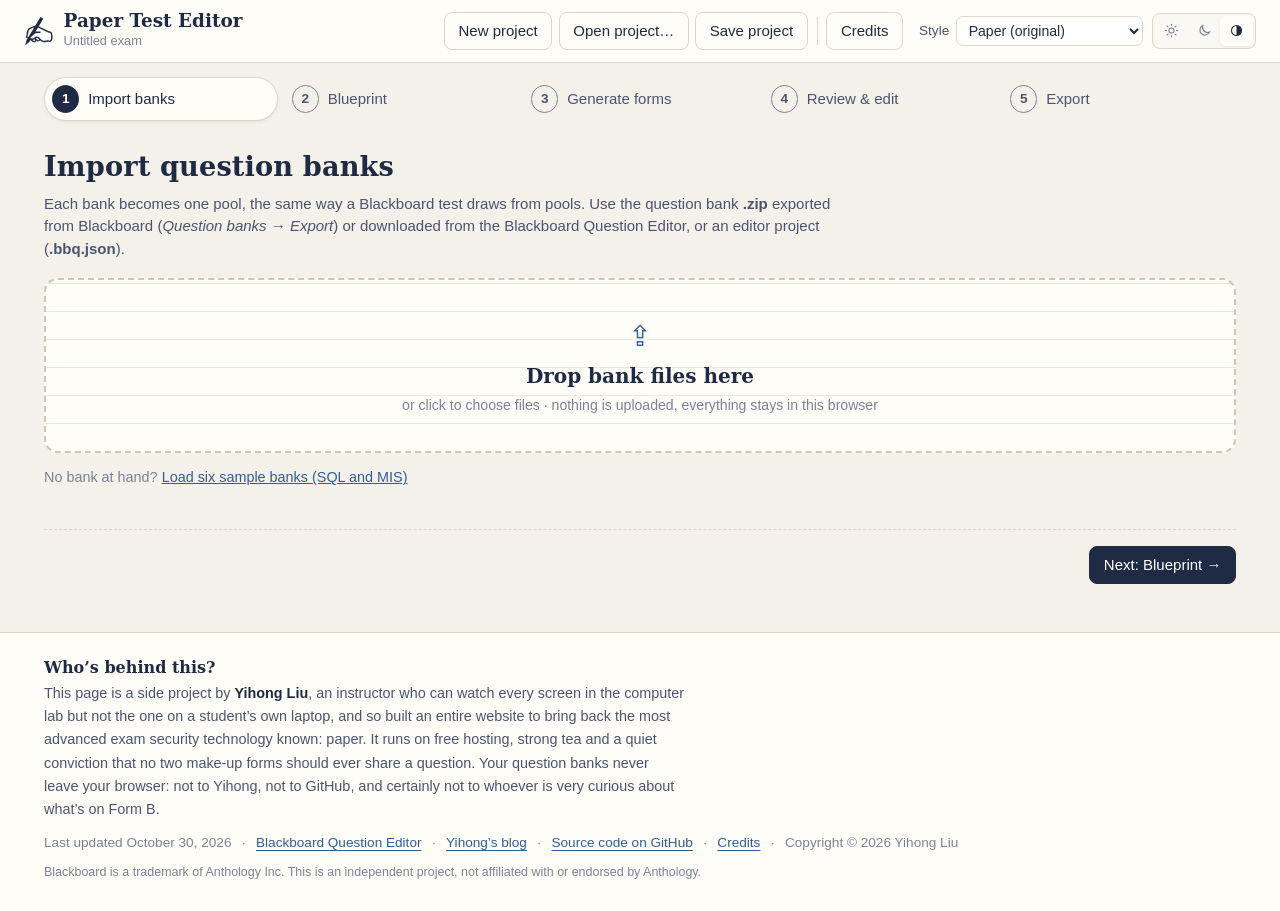
==== index.html @ 085f7fe1 "[PATCH] fix the text chips inside question bank cards; add Open Graph" ====
<!doctype html>
<html lang="en" data-skin="paper">
<head>
<meta charset="utf-8">
<meta name="viewport" content="width=device-width, initial-scale=1">
<title>Paper Test Editor</title>
<meta name="description" content="Turn Blackboard question banks into supervised paper make-up exams: parallel forms with minimal overlap, answer sheets and keys, exported as PDF or Word. Runs entirely in your browser.">
<meta http-equiv="Content-Security-Policy" content="default-src 'self'; script-src 'self'; style-src 'self' 'unsafe-inline'; img-src 'self' data: blob:; font-src 'self'; connect-src 'none'; object-src 'none'; base-uri 'none'; form-action 'none'">
<meta name="referrer" content="no-referrer">
<!-- Link previews on social media and chat apps (Open Graph and X/Twitter cards).
     og:url and og:image must be full addresses. If the site moves, update them here.
     The preview image is drawn from tools/og-image/og-image.html (see README.md). -->
<link rel="canonical" href="https://blog.yihong-liu.com/paper-test-editor/">
<meta property="og:type" content="website">
<meta property="og:site_name" content="Paper Test Editor">
<meta property="og:title" content="Paper Test Editor">
<meta property="og:description" content="Turn Blackboard question banks into parallel paper make-up exams, with answer sheets and keys, as PDF or Word. Free, and everything stays in your browser.">
<meta property="og:url" content="https://blog.yihong-liu.com/paper-test-editor/">
<meta property="og:locale" content="en_US">
<meta property="og:image" content="https://blog.yihong-liu.com/paper-test-editor/og-image.png?v=2">
<meta property="og:image:type" content="image/png">
<meta property="og:image:width" content="2400">
<meta property="og:image:height" content="1260">
<meta property="og:image:alt" content="Paper Test Editor: Forms A, B and C of a paper make-up exam, each with its form box, Form A showing two MIS questions, and a badge reading 0 shared questions across forms A, B and C.">
<meta name="author" content="Yihong Liu">
<meta name="twitter:card" content="summary_large_image">
<meta name="twitter:title" content="Paper Test Editor">
<meta name="twitter:description" content="Turn Blackboard question banks into parallel paper make-up exams, with answer sheets and keys, as PDF or Word. Free, and everything stays in your browser.">
<meta name="twitter:image" content="https://blog.yihong-liu.com/paper-test-editor/og-image.png?v=2">
<meta name="twitter:image:alt" content="Paper Test Editor: Forms A, B and C of a paper make-up exam, each with its form box, Form A showing two MIS questions, and a badge reading 0 shared questions across forms A, B and C.">
<link rel="icon" href="favicon.svg" type="image/svg+xml">
<link rel="icon" href="favicon-32.png" sizes="32x32" type="image/png">
<link rel="apple-touch-icon" href="apple-touch-icon.png">
<link rel="stylesheet" href="css/app.css">
<script src="js/theme.js"></script>
<style id="page-style"></style>
</head>
<body>
<div id="app">
  <header class="topbar">
    <div class="brand">
      <svg class="brand-mark" width="30" height="30" aria-hidden="true" focusable="false" xmlns="http://www.w3.org/2000/svg" viewBox="0 0 2268.0 2268.0" fill="currentColor"><path d="M118 2184Q100 2184 105 2164L187 1839L1248 84L1458 209L837 1241L499 1491L451 1640L520 1768L400 1967L140 2173Q125 2184 118 2184ZM786 2002Q741 2002 680.5 1968Q620 1934 564.5 1881.5Q509 1829 477 1772L563 1722Q586 1762 629 1804Q672 1846 716 1874Q760 1902 786 1902Q809 1902 820 1884Q831 1866 831 1840Q831 1818 823.5 1794.5Q816 1771 801 1751L918 1762Q924 1780 927 1798.5Q930 1817 930 1836Q930 1902 893 1952Q856 2002 786 2002ZM1086 1932Q1046 1932 1000.5 1906.5Q955 1881 877 1814Q828 1772 803 1754Q778 1736 761 1730L797 1636Q826 1648 865 1674.5Q904 1701 951 1744Q1001 1789 1035 1810.5Q1069 1832 1086 1832Q1106 1832 1119 1808Q1132 1784 1132 1754Q1132 1750 1132 1747Q1132 1744 1131 1740L1229 1726Q1230 1733 1230.5 1740.5Q1231 1748 1231 1756Q1231 1826 1189.5 1879Q1148 1932 1086 1932ZM335 1718Q244 1718 193.5 1664.5Q143 1611 159 1531L252 1076Q264 1017 316.5 960.5Q369 904 434 879L940 680L980 782L474 981Q434 997 400 1032Q366 1067 360 1098L267 1553Q262 1580 279 1594Q296 1608 335 1608ZM1552 1978Q1475 1978 1407 1956.5Q1339 1935 1275.5 1890.5Q1212 1846 1147 1776Q1091 1715 1054 1690Q1017 1665 982 1665Q957 1665 926.5 1678Q896 1691 846 1723Q765 1775 704 1797.5Q643 1820 583 1820Q495 1820 440 1770Q385 1720 385 1640Q385 1596 431 1539.5Q477 1483 541 1430L779 1233Q822 1198 869.5 1183Q917 1168 980 1168H1249V1278H980Q934 1278 906 1287.5Q878 1297 849 1320L611 1513Q568 1548 531.5 1590.5Q495 1633 495 1640Q495 1673 517.5 1691.5Q540 1710 583 1710Q623 1710 664.5 1693.5Q706 1677 771 1636Q840 1592 889.5 1573.5Q939 1555 982 1555Q1044 1555 1096.5 1585Q1149 1615 1210 1683Q1299 1783 1377.5 1825.5Q1456 1868 1552 1868Q1607 1868 1664.5 1853.5Q1722 1839 1782 1839Q1830 1839 1875.5 1846Q1921 1853 1955 1853Q1993 1853 2023.5 1771.5Q2054 1690 2054 1566Q2054 1483 2039 1415Q2024 1347 2001.5 1307Q1979 1267 1955 1267H1862L1011 851L1059 753L1888 1157H1955Q2050 1157 2107 1272Q2164 1387 2164 1566Q2164 1742 2107.5 1852.5Q2051 1963 1955 1963Q1903 1963 1865.5 1956Q1828 1949 1782 1949Q1732 1949 1677.5 1963.5Q1623 1978 1552 1978Z"/></svg>
      <div><b>Paper Test Editor</b><small id="project-name">Untitled exam</small></div>
    </div>
    <nav class="top-actions" aria-label="Project">
      <button type="button" id="btn-new" title="Start an empty project. Pools, forms and the usage history in this browser are cleared, so save the current project first if you want to keep it.">New project</button>
      <button type="button" id="btn-open" title="Open a project you saved earlier (a .ptest.json file).">Open project…</button>
      <button type="button" id="btn-save" title="Download this project (exam, pools, forms and usage history) as a .ptest.json file you can open later.">Save project</button>
      <span class="divider" aria-hidden="true"></span>
      <button type="button" id="btn-credits" title="Sources, tools and style inspirations behind this editor.">Credits</button>
      <input type="file" id="file-project" accept=".json,.ptest.json" hidden>
    </nav>
    <div class="appearance">
      <label class="skin-pick" for="skin">Style
        <select id="skin" title="Change how the editor looks. Your exam and the printed papers stay the same.">
          <option value="paper">Paper (original)</option>
          <optgroup label="Retro operating system">
            <option value="system">System (classic Mac)</option>
            <option value="win98">Windows 98</option>
            <option value="xp">Windows XP</option>
            <option value="win7">Windows 7</option>
          </optgroup>
          <optgroup label="Clean and modern">
            <option value="pico">Pico</option>
            <option value="mvp">MVP</option>
            <option value="new">new.css</option>
            <option value="sakura">Sakura</option>
          </optgroup>
        </select>
      </label>
      <div class="theme-switch" role="group" aria-label="Appearance">
        <button type="button" data-theme-choice="light" title="Day mode" aria-label="Day mode"><svg viewBox="0 0 24 24" aria-hidden="true"><circle cx="12" cy="12" r="4"/><path d="M12 2v2M12 20v2M4.9 4.9l1.4 1.4M17.7 17.7l1.4 1.4M2 12h2M20 12h2M4.9 19.1l1.4-1.4M17.7 6.3l1.4-1.4"/></svg><span>Day</span></button>
        <button type="button" data-theme-choice="dark" title="Night mode" aria-label="Night mode"><svg viewBox="0 0 24 24" aria-hidden="true"><path d="M20 14.5A8 8 0 0 1 9.5 4a8 8 0 1 0 10.5 10.5z"/></svg><span>Night</span></button>
        <button type="button" data-theme-choice="auto" title="Follow my device’s light or dark setting" aria-label="Auto: follow my device setting"><svg viewBox="0 0 24 24" aria-hidden="true"><circle cx="12" cy="12" r="8"/><path d="M12 4a8 8 0 0 1 0 16z" class="fill"/></svg><span>Auto</span></button>
      </div>
    </div>
  </header>

  <ol class="stepper" id="stepper">
    <li><button type="button" data-step="import"><span>1</span>Import banks</button></li>
    <li><button type="button" data-step="blueprint"><span>2</span>Blueprint</button></li>
    <li><button type="button" data-step="generate"><span>3</span>Generate forms</button></li>
    <li><button type="button" data-step="review"><span>4</span>Review &amp; edit</button></li>
    <li><button type="button" data-step="export"><span>5</span>Export</button></li>
  </ol>

  <main id="main">
    <!-- 1. Import -->
    <section class="step" data-panel="import">
      <div class="step-head">
        <h2>Import question banks</h2>
        <p>Each bank becomes one pool, the same way a Blackboard test draws from pools. Use the question bank <b>.zip</b> exported from Blackboard (<i>Question banks → Export</i>) or downloaded from the Blackboard Question Editor, or an editor project (<b>.bbq.json</b>).</p>
      </div>
      <label class="drop" id="drop">
        <input type="file" id="file-banks" accept=".zip,.json" multiple hidden>
        <span class="drop-icon" aria-hidden="true">⇪</span>
        <b>Drop bank files here</b>
        <span>or click to choose files · nothing is uploaded, everything stays in this browser</span>
      </label>
      <p class="sample-line">No bank at hand? <button type="button" class="link" id="btn-samples">Load six sample banks (SQL and MIS)</button></p>
      <div id="pool-list" class="pool-list"></div>
      <div class="step-foot"><span></span><button type="button" class="primary" data-goto="blueprint">Next: Blueprint →</button></div>
    </section>

    <!-- 2. Blueprint -->
    <section class="step" data-panel="blueprint">
      <div class="step-head">
        <h2>Blueprint</h2>
        <p>Match the Blackboard test: how many questions each pool contributes, and how many points each is worth. The paper form will cover the same outcomes with the same time limit.</p>
      </div>
      <div class="card exam-card">
        <h3>Exam details</h3>
        <div class="grid-2">
          <label>Course<input id="exam-course" placeholder="e.g. MGMT 2080 · Introduction to Information Systems"></label>
          <label>Exam title<input id="exam-title" placeholder="e.g. Midterm Exam (Make-up)"></label>
          <label class="short">Time limit (minutes)<input id="exam-time" type="number" min="0" step="5" placeholder="75"></label>
        </div>
        <div class="field-row"><label id="lbl-instructions">Instructions <small>(printed on the first page, or on the cover page)</small></label></div>
        <div id="exam-instructions"></div>
        <div class="field-row"><label id="lbl-endtext">Closing line <small>(printed after the last question; leave empty for none)</small></label>
          <button type="button" class="link" id="btn-endtext-reset">Use the default</button></div>
        <div id="exam-endtext"></div>
      </div>
      <div class="card">
        <h3>Pools</h3>
        <div class="table-wrap"><table class="slots" id="slots"></table></div>
        <div id="blueprint-warnings"></div>
      </div>
      <div class="step-foot"><button type="button" data-goto="import">← Import</button><button type="button" class="primary" data-goto="generate">Next: Generate forms →</button></div>
    </section>

    <!-- 3. Generate -->
    <section class="step" data-panel="generate">
      <div class="step-head">
        <h2>Generate parallel forms</h2>
        <p>Forms are drawn so they share as few questions as possible, preferring questions that have been used least, and least recently. The same seed always gives the same forms.</p>
      </div>
      <div class="card gen-card">
        <div class="gen-row">
          <label class="short">Number of forms<input id="gen-count" type="number" min="1" max="26" value="2"></label>
          <label class="short">First form code<input id="gen-start" maxlength="2" value="A"></label>
          <label>Seed<span class="inline"><input id="gen-seed"><button type="button" id="btn-reseed" title="New random seed">↻</button></span></label>
        </div>
        <fieldset class="checks">
          <label><input type="checkbox" id="set-shuffleQuestions"> Shuffle question order within each part</label>
          <label><input type="checkbox" id="set-mixSections"> Mix all parts together (no part headings)</label>
          <label><input type="checkbox" id="set-shuffleOptions"> Shuffle answer choices <small>(“All/None of the above” stay put; True/False is never reordered)</small></label>
        </fieldset>
        <div class="gen-go"><button type="button" class="primary big" id="btn-generate">Generate forms</button><span id="gen-status"></span></div>
      </div>
      <div id="gen-result"></div>
      <details class="card history" id="history">
        <summary><h3>Usage history</h3><span id="history-count"></span></summary>
        <p class="muted">A form is recorded the first time you export or print its test booklet. New forms then prefer questions used least, or least recently.</p>
        <div id="history-list"></div>
      </details>
      <div class="step-foot"><button type="button" data-goto="blueprint">← Blueprint</button><button type="button" class="primary" data-goto="review">Next: Review &amp; edit →</button></div>
    </section>

    <!-- 4. Review -->
    <section class="step" data-panel="review">
      <div class="review">
        <aside class="review-side">
          <div class="form-tabs" id="form-tabs"></div>
          <div class="doc-tabs" id="doc-tabs" role="tablist">
            <button type="button" data-doc="booklet">Test booklet</button>
            <button type="button" data-doc="sheet">Answer sheet</button>
            <button type="button" data-doc="key">Answer key</button>
          </div>
          <div class="side-card">
            <h4>Answers</h4>
            <label class="radio"><input type="radio" name="answerMode" value="sheet"> On a separate answer sheet</label>
            <label class="radio"><input type="radio" name="answerMode" value="booklet"> In the test booklet</label>
            <div id="sheet-style-wrap">
              <h4>Answer sheet style</h4>
              <label class="radio"><input type="radio" name="sheetStyle" value="bubbles"> Bubbles</label>
              <label class="radio"><input type="radio" name="sheetStyle" value="letters"> Letter boxes</label>
            </div>
          </div>
          <div class="side-card">
            <h4>Layout</h4>
            <label class="check"><input type="checkbox" id="set-showSections"> Part headings</label>
            <label class="check"><input type="checkbox" id="set-showPoints"> Show points</label>
            <label class="check"><input type="checkbox" id="set-coverPage"> Separate cover page</label>
            <label class="check"><input type="checkbox" id="set-largePrint"> Large print</label>
            <label class="row">Essay lines<input type="number" id="set-essayLines" min="2" max="40"></label>
            <label class="row">Paper<select id="set-paper"><option value="letter">US Letter</option><option value="a4">A4</option></select></label>
          </div>
          <div class="side-card overlap-mini" id="overlap-mini"></div>
        </aside>
        <div class="review-main">
          <div id="review-empty" class="empty">Generate forms first (step 3).</div>
          <div class="paper-stage" id="paper-stage"></div>
        </div>
      </div>
      <div class="step-foot"><button type="button" data-goto="generate">← Generate</button><button type="button" class="primary" data-goto="export">Next: Export →</button></div>
    </section>

    <!-- 5. Export -->
    <section class="step" data-panel="export">
      <div class="step-head">
        <h2>Export</h2>
        <p><b>PDF</b> opens your browser’s print dialog: choose <i>Save as PDF</i> as the printer, and keep headers and footers off (the page numbers and form code are already on the page). <b>Word</b> files download straight away and keep math as editable equations.</p>
      </div>
      <div id="export-list"></div>
      <div class="card batch">
        <h3>All forms at once</h3>
        <fieldset class="checks inline-checks">
          <label><input type="checkbox" id="batch-booklet" checked> Test booklets</label>
          <label><input type="checkbox" id="batch-sheet" checked> Answer sheets</label>
          <label><input type="checkbox" id="batch-key" checked> Answer keys</label>
        </fieldset>
        <div class="btn-row">
          <button type="button" class="primary" id="btn-batch-docx">Download Word files (.zip)</button>
          <button type="button" id="btn-batch-print">Print / save one PDF</button>
        </div>
        <label class="check"><input type="checkbox" id="set-recordUsage"> Record exported booklets in the usage history</label>
      </div>
      <div class="step-foot"><button type="button" data-goto="review">← Review</button><span></span></div>
    </section>
  </main>

  <footer class="site-foot">
    <div class="foot-inner">
      <p class="foot-owner">
        <span class="foot-kicker">Who’s behind this?</span>
        This page is a side project by <b>Yihong Liu</b>, an instructor who can watch every screen in the computer lab but not the one on a student’s own laptop, and so built an entire website to bring back the most advanced exam security technology known: paper.
        It runs on free hosting, strong tea and a quiet conviction that no two make-up forms should ever share a question.
        Your question banks never leave your browser: not to Yihong, not to GitHub, and certainly not to whoever is very curious about what’s on Form B.
      </p>
      <p class="foot-meta">
        <span>Last updated <time datetime="2026-10-30">October 30, 2026</time></span>
        <a href="https://liu-yihong.github.io/blackboard-question-editor/" target="_blank" rel="noopener noreferrer">Blackboard Question Editor</a>
        <a href="https://blog.yihong-liu.com/" target="_blank" rel="noopener noreferrer">Yihong’s blog</a>
        <a href="https://github.com/liu-yihong/paper-test-editor" target="_blank" rel="noopener noreferrer">Source code on GitHub</a>
        <button type="button" class="link" id="btn-credits-foot">Credits</button>
        <span>Copyright © 2026 Yihong Liu</span>
      </p>
      <p class="foot-legal">Blackboard is a trademark of Anthology Inc. This is an independent project, not affiliated with or endorsed by Anthology.</p>
    </div>
  </footer>
</div>

<div id="print-root" aria-hidden="true"></div>
<div id="modal" class="modal" hidden><div class="modal-box" role="dialog" aria-modal="true"><header><h3 id="modal-title"></h3><button type="button" class="x" id="modal-x" aria-label="Close">×</button></header><div id="modal-body" class="modal-body"></div><footer id="modal-actions"></footer></div></div>
<div id="toast" class="toast" role="status" hidden></div>

<script src="vendor/katex.min.js"></script>
<script src="js/richtext.js"></script>
<script src="js/model.js"></script>
<script src="js/zip.js"></script>
<script src="js/bbimport.js"></script>
<script src="js/forms.js"></script>
<script src="js/wysiwyg.js"></script>
<script src="js/paper.js"></script>
<script src="js/docx.js"></script>
<script src="js/samples.js"></script>
<script src="js/app.js"></script>
</body>
</html>
---- css/app.css ----
/* Paper Test Editor — app and paper styles */
:root {
  --bg: #f4f1ea;
  --surface: #fffdf8;
  --ink: #1f2a44;
  --ink-2: #4a5470;
  --muted: #7a8296;
  --line: #ddd6c8;
  --line-2: #e9e3d6;
  --accent: #2f5d9a;
  --accent-soft: #e4ecf7;
  --red: #c8553d;
  --red-soft: #f9e6e1;
  --green: #3f7d4e;
  --green-soft: #e3f0e5;
  --amber: #a86b12;
  --amber-soft: #fbf0d9;
  --radius: 10px;
  --surface-2: #faf8f3;   /* toolbars, table headers */
  --field: #fff;          /* inputs and editing fields */
  --field-ink: #111;
  --primary: #1f2a44;     /* primary buttons, active tabs, toast */
  --primary-hover: #2c3a5d;
  --primary-ink: #fff;
  --stage: #d9d3c6;       /* the desk behind the paper preview */
  --hl: #fff3c4;          /* fill-in blanks */
  --drop-lines: #efe9dc;
  --dash: #cfc7b6;
  --warn-ink: #6d4708; --bad-ink: #7b2b1b; --ok-ink: #23502e;
  --shadow: 0 1px 3px rgba(31,42,68,.08);
  color-scheme: light;
  /* Fonts: the device's own fonts first. The fonts in fonts/ are downloaded only on a
     device that has none of the fonts listed before them (the browser fetches a web
     font only when it reaches it in the list). */
  --serif: "Iowan Old Style", "Palatino Linotype", Palatino, "Book Antiqua", Georgia, "Noto Serif", "DejaVu Serif", serif;
  --sans: -apple-system, BlinkMacSystemFont, "Segoe UI", Roboto, "Noto Sans", Ubuntu, Cantarell, "Helvetica Neue", Arial, "PTE Fallback Sans", system-ui, sans-serif;
  --mono: ui-monospace, "SF Mono", SFMono-Regular, Menlo, Consolas, "Cascadia Mono", "Roboto Mono", "DejaVu Sans Mono", "Liberation Mono", "Courier New", "PTE Fallback Mono", monospace;
  /* The paper uses Calibri, the font of the Word export, or its metric twin Carlito, so the
     PDF breaks lines and pages like the .docx. Devices with neither get a bundled copy of Carlito. */
  --paper: Calibri, Carlito, "PTE Paper Sans", sans-serif;
  --paper-mono: Consolas, "Cascadia Mono", Menlo, "DejaVu Sans Mono", "Liberation Mono", "PTE Fallback Mono", monospace;
}
@font-face { font-family: "PTE Fallback Sans"; src: url("../fonts/ibm-plex-sans-latin-400-normal.woff2") format("woff2"); font-weight: 400; font-style: normal; font-display: swap; }
@font-face { font-family: "PTE Fallback Sans"; src: url("../fonts/ibm-plex-sans-latin-600-normal.woff2") format("woff2"); font-weight: 500 700; font-style: normal; font-display: swap; }
@font-face { font-family: "PTE Fallback Mono"; src: url("../fonts/ibm-plex-mono-latin-400-normal.woff2") format("woff2"); font-weight: 400 700; font-style: normal; font-display: swap; }
/* Inter is used only by the new.css style, and downloaded only when that style is on. */
@font-face { font-family: "Inter"; src: url("../fonts/inter-latin-400-normal.woff2") format("woff2"); font-weight: 400; font-style: normal; font-display: swap; }
@font-face { font-family: "Inter"; src: url("../fonts/inter-latin-500-normal.woff2") format("woff2"); font-weight: 500; font-style: normal; font-display: swap; }
@font-face { font-family: "Inter"; src: url("../fonts/inter-latin-600-normal.woff2") format("woff2"); font-weight: 600; font-style: normal; font-display: swap; }
@font-face { font-family: "Inter"; src: url("../fonts/inter-latin-700-normal.woff2") format("woff2"); font-weight: 700; font-style: normal; font-display: swap; }
@font-face { font-family: "PTE Paper Sans"; src: url("../fonts/paper-sans-latin-regular.woff2") format("woff2"); font-weight: 400; font-style: normal; font-display: swap; }
@font-face { font-family: "PTE Paper Sans"; src: url("../fonts/paper-sans-latin-bold.woff2") format("woff2"); font-weight: 600 700; font-style: normal; font-display: swap; }
@font-face { font-family: "PTE Paper Sans"; src: url("../fonts/paper-sans-latin-italic.woff2") format("woff2"); font-weight: 400; font-style: italic; font-display: swap; }
@font-face { font-family: "PTE Paper Sans"; src: url("../fonts/paper-sans-latin-bolditalic.woff2") format("woff2"); font-weight: 600 700; font-style: italic; font-display: swap; }

* { box-sizing: border-box; }
[hidden] { display: none !important; }
html, body { margin: 0; }
body { background: var(--bg); color: var(--ink); font: 15px/1.5 var(--sans); }
button, input, select, textarea { font: inherit; color: inherit; }
a { color: var(--accent); }
h2, h3, h4 { font-family: var(--serif); font-weight: 600; margin: 0; letter-spacing: .005em; }
h2 { font-size: 1.7rem; }
h3 { font-size: 1.15rem; margin-bottom: .6rem; }
h4 { font-size: .95rem; margin: .2rem 0 .35rem; }
small, .muted { color: var(--muted); }

/* ---------- top bar & stepper ---------- */
.topbar { display: flex; align-items: center; justify-content: space-between; gap: 1rem; padding: .7rem 1.5rem; background: var(--surface); border-bottom: 1px solid var(--line); position: sticky; top: 0; z-index: 20; }
.brand { display: flex; align-items: center; gap: .6rem; }
.brand b { font-family: var(--serif); font-size: 1.15rem; display: block; line-height: 1.1; }
.brand small { display: block; font-size: .8rem; }
.brand-mark { flex: none; color: inherit; }
.top-actions { display: flex; gap: .4rem; flex-wrap: wrap; }

button { cursor: pointer; border: 1px solid var(--line); background: var(--surface); border-radius: 8px; padding: .42rem .85rem; transition: background .12s, border-color .12s, box-shadow .12s; }
button:hover { border-color: var(--ink-2); }
button:focus-visible, input:focus-visible, select:focus-visible, textarea:focus-visible { outline: 2px solid var(--accent); outline-offset: 1px; }
button.primary { background: var(--primary); color: var(--primary-ink); border-color: var(--primary); }
button.primary:hover { background: var(--primary-hover); border-color: var(--primary-hover); }
button.big { padding: .65rem 1.4rem; font-size: 1.05rem; }
button.link { border: 0; background: none; padding: 0; color: var(--accent); text-decoration: underline; }
button.danger { color: var(--red); }
button.small { padding: .2rem .55rem; font-size: .85rem; }
button:disabled { opacity: .45; cursor: not-allowed; }

.stepper { list-style: none; display: flex; margin: 0; padding: .9rem 1.5rem 0; gap: .35rem; max-width: 1240px; margin-inline: auto; flex-wrap: wrap; }
.stepper li { flex: 1 1 0; min-width: 150px; }
.stepper button { width: 100%; text-align: left; display: flex; align-items: center; gap: .55rem; border-radius: 999px; padding: .45rem .9rem .45rem .45rem; background: transparent; border-color: transparent; color: var(--ink-2); font-weight: 500; }
.stepper button span { display: inline-grid; place-items: center; width: 1.7rem; height: 1.7rem; border-radius: 50%; border: 1.5px solid var(--muted); font-size: .85rem; font-weight: 700; flex: none; }
.stepper button span { position: relative; }
/* Done steps: a check badge carries the meaning, so it reads the same in every style,
   in colour or monochrome. The colours come from each style's own palette. */
.stepper button.done span { background: var(--step-done-soft, var(--green-soft)); border-color: var(--step-done, var(--green)); color: var(--step-done, var(--green)); }
.stepper button.done span::after { content: ""; position: absolute; right: -.38rem; bottom: -.3rem; width: .9rem; height: .9rem; border-radius: 50%;
  background: var(--step-check, url("data:image/svg+xml,%3Csvg xmlns='http://www.w3.org/2000/svg' viewBox='0 0 12 12'%3E%3Cpath d='M2.6 6.3l2.3 2.3 4.6-5' fill='none' stroke='%23fff' stroke-width='1.9' stroke-linecap='round' stroke-linejoin='round'/%3E%3C/svg%3E")) center / 78% no-repeat, var(--step-done, var(--green)); box-shadow: 0 0 0 2px var(--step-ring, var(--bg)); }
.stepper button.active { background: var(--surface); border-color: var(--line); color: var(--ink); box-shadow: var(--shadow); }
.stepper button.active span { background: var(--primary); border-color: var(--primary); color: var(--primary-ink); }

main { max-width: 1240px; margin: 0 auto; padding: 1rem 1.5rem 2rem; }
.step { display: none; }
.step.active { display: block; animation: fade .18s ease-out; }
@keyframes fade { from { opacity: 0; transform: translateY(4px); } to { opacity: 1; transform: none; } }
.step-head { margin: .6rem 0 1.1rem; max-width: 820px; }
.step-head p { color: var(--ink-2); margin: .35rem 0 0; }
.step-foot { display: flex; justify-content: space-between; align-items: center; margin-top: 1.5rem; padding-top: 1rem; border-top: 1px dashed var(--line); }

.card, .side-card { background: var(--surface); border: 1px solid var(--line); border-radius: var(--radius); padding: 1.1rem 1.25rem; margin-bottom: 1rem; }
label { display: block; font-size: .88rem; color: var(--ink-2); font-weight: 500; }
input:not([type=checkbox]):not([type=radio]), select, textarea { display: block; width: 100%; margin-top: .25rem; padding: .48rem .6rem; border: 1px solid var(--line); border-radius: 7px; background: var(--field); color: var(--ink); font-weight: 400; }
textarea { resize: vertical; font-family: var(--sans); line-height: 1.45; }
textarea.mono { font-family: var(--mono); font-size: .88rem; }
.grid-2 { display: grid; grid-template-columns: 1fr 1fr 180px; gap: .8rem; margin-bottom: .8rem; }
.inline { display: flex; gap: .35rem; align-items: center; }
.inline input { flex: 1; }
.inline button { margin-top: .25rem; }
fieldset.checks { border: 0; padding: 0; margin: .9rem 0 0; display: grid; gap: .35rem; }
fieldset.checks label, label.check, label.radio { display: flex; gap: .5rem; align-items: baseline; font-weight: 400; color: var(--ink); }
.inline-checks { grid-auto-flow: column; justify-content: start; gap: 1.2rem !important; }
.btn-row { display: flex; gap: .5rem; flex-wrap: wrap; margin: .9rem 0; }

/* ---------- import ---------- */
.drop { display: grid; place-items: center; gap: .2rem; text-align: center; padding: 2.2rem 1rem; border: 2px dashed var(--dash); border-radius: 14px; background: repeating-linear-gradient(0deg, transparent 0 27px, var(--drop-lines) 27px 28px), var(--surface); cursor: pointer; transition: border-color .15s, background-color .15s; }
.drop:hover, .drop.over { border-color: var(--accent); }
.drop.over { background-color: var(--accent-soft); }
.drop b { font-family: var(--serif); font-size: 1.25rem; color: var(--ink); }
.drop span { color: var(--muted); font-weight: 400; }
.drop-icon { font-size: 1.8rem; color: var(--accent) !important; }
.sample-line { color: var(--muted); font-size: .9rem; }
.pool-list { display: grid; grid-template-columns: repeat(auto-fill, minmax(300px, 1fr)); gap: .8rem; margin-top: 1rem; }
.pool-card { background: var(--surface); border: 1px solid var(--line); border-left: 4px solid var(--accent); border-radius: var(--radius); padding: .85rem 1rem; display: grid; gap: .35rem; align-content: start; }
.pool-card header { display: flex; justify-content: space-between; gap: .5rem; align-items: start; }
.pool-card b { font-family: var(--serif); font-size: 1.05rem; }
.chips { display: flex; flex-wrap: wrap; gap: .25rem; align-items: center; align-content: flex-start; }
.chip { display: inline-flex; align-items: center; line-height: 1.4; font-size: .75rem; padding: .08rem .45rem; border-radius: 999px; background: var(--line-2); color: var(--ink-2); white-space: nowrap; }
.chip.warn { background: var(--amber-soft); color: var(--amber); }
.chip.ok { background: var(--green-soft); color: var(--green); }
.chip.bad { background: var(--red-soft); color: var(--red); }

/* ---------- blueprint ---------- */
.table-wrap { overflow-x: auto; }
table.slots { width: 100%; border-collapse: collapse; }
.slots th { text-align: left; font-size: .78rem; text-transform: uppercase; letter-spacing: .05em; color: var(--muted); font-weight: 600; padding: .3rem .5rem; border-bottom: 1px solid var(--line); }
.slots td { padding: .5rem; border-bottom: 1px solid var(--line-2); vertical-align: middle; }
.slots td input { margin: 0; }
.slots input.num { width: 5.2rem; }
.slots .order { white-space: nowrap; }
.slots .order button { padding: .1rem .4rem; font-size: .8rem; }
.slots tfoot td { font-weight: 700; border-bottom: 0; }
.slots .pool-name b { font-family: var(--serif); }
.slots .sub { font-size: .8rem; color: var(--muted); }
.notice { border-radius: 8px; padding: .55rem .8rem; margin-top: .6rem; font-size: .9rem; }
.notice.warn { background: var(--amber-soft); color: var(--warn-ink); }
.notice.bad { background: var(--red-soft); color: var(--bad-ink); }
.notice.ok { background: var(--green-soft); color: var(--ok-ink); }
.qbrowse { margin-top: .4rem; max-height: 360px; overflow: auto; border: 1px solid var(--line-2); border-radius: 8px; }
.qbrowse div { display: flex; gap: .6rem; align-items: center; padding: .35rem .6rem; border-bottom: 1px solid var(--line-2); font-size: .88rem; }
.qbrowse div:last-child { border-bottom: 0; }
.qbrowse span.t { flex: 1; min-width: 0; overflow: hidden; text-overflow: ellipsis; white-space: nowrap; }
.qbrowse .chip { flex: none; }

/* ---------- generate ---------- */
.gen-row { display: grid; grid-template-columns: 160px 140px minmax(220px, 360px); gap: .9rem; align-items: end; }
.gen-go { display: flex; gap: 1rem; align-items: center; margin-top: 1.1rem; }
#gen-status { color: var(--ink-2); }
.overlap { border-collapse: collapse; margin: .4rem 0 .6rem; }
.overlap th, .overlap td { padding: .35rem .7rem; text-align: center; border: 1px solid var(--line); font-variant-numeric: tabular-nums; }
.overlap th { background: var(--line-2); font-family: var(--serif); }
.overlap td.self { color: var(--muted); background: var(--surface-2); }
.overlap td.zero { color: var(--green); font-weight: 600; }
.overlap td.some { background: var(--amber-soft); color: var(--amber); font-weight: 600; }
.pool-notes { display: grid; gap: .25rem; font-size: .9rem; }
.history summary { cursor: pointer; display: flex; align-items: baseline; gap: .6rem; list-style: none; }
.history summary h3 { margin: 0; }
.history summary::before { content: '▸'; color: var(--muted); }
.history[open] summary::before { content: '▾'; }
.hist-row { display: flex; gap: .8rem; padding: .4rem 0; border-bottom: 1px solid var(--line-2); font-size: .9rem; align-items: center; }

/* ---------- review ---------- */
.review { display: grid; grid-template-columns: 250px 1fr; gap: 1.2rem; align-items: start; }
.review-side { position: sticky; top: 76px; }
.review-side .side-card { padding: .8rem .9rem; margin-bottom: .7rem; }
.review-side label.row { display: flex; justify-content: space-between; align-items: center; gap: .5rem; margin-top: .3rem; color: var(--ink); font-weight: 400; }
.review-side label.row input, .review-side label.row select { width: 6.5rem; margin: 0; padding: .25rem .4rem; }
.form-tabs { display: flex; flex-wrap: wrap; gap: .3rem; margin-bottom: .6rem; }
.form-tabs button { font-family: var(--serif); font-weight: 700; min-width: 2.6rem; }
.form-tabs button.active { background: var(--primary); color: var(--primary-ink); border-color: var(--primary); }
.doc-tabs { display: grid; gap: .25rem; margin-bottom: .7rem; }
.doc-tabs button { text-align: left; }
.doc-tabs button.active { background: var(--accent-soft); border-color: var(--accent); color: var(--accent); font-weight: 600; }
.overlap-mini { font-size: .85rem; }
.empty { padding: 3rem; text-align: center; color: var(--muted); border: 2px dashed var(--line); border-radius: var(--radius); }
.paper-stage { background: var(--stage); border-radius: var(--radius); padding: 1.5rem; overflow-x: auto; }
.paper-stage .paper { margin: 0 auto; box-shadow: 0 2px 10px rgba(0,0,0,.18); }
.paper-stage .pp-q { position: relative; border-radius: 4px; transition: background .12s; }
.paper-stage .pp-q:hover { background: #f4f7fc; box-shadow: 0 0 0 6px #f4f7fc; }
.pp-tools { position: absolute; right: -4px; top: -4px; display: none; gap: .25rem; font-family: var(--sans); }
.pp-q:hover .pp-tools, .pp-q:focus-within .pp-tools { display: flex; }
.pp-tools button { font-size: .78rem; padding: .15rem .55rem; background: #1f2a44; color: #fff; border-color: #1f2a44; border-radius: 6px; box-shadow: none; }
.pp-q.flash { animation: flash 1.2s ease-out; }
@keyframes flash { from { background: #fff3c4; } to { background: transparent; } }

/* ---------- export ---------- */
.export-form { display: grid; grid-template-columns: 90px 1fr; gap: 1rem; align-items: center; }
.export-form .code { font-family: var(--serif); font-size: 2.2rem; font-weight: 700; text-align: center; border: 2px solid var(--ink); border-radius: 8px; line-height: 1.3; }
.export-docs { display: grid; grid-template-columns: repeat(3, minmax(170px, 1fr)); gap: .6rem; }
.export-docs > div { border: 1px solid var(--line-2); border-radius: 8px; padding: .5rem .7rem; }
.export-docs b { display: block; font-size: .9rem; margin-bottom: .3rem; }
.export-docs .btns { display: flex; gap: .35rem; }
.export-meta { font-size: .82rem; color: var(--muted); margin-top: .35rem; }

/* ---------- modal & toast ---------- */
.modal { position: fixed; inset: 0; background: rgba(31,42,68,.38); display: grid; place-items: center; z-index: 50; padding: 1rem; }
.modal[hidden] { display: none; }
.modal-box { background: var(--surface); border-radius: 12px; width: min(860px, 100%); max-height: 92vh; display: flex; flex-direction: column; box-shadow: 0 20px 60px rgba(0,0,0,.25); }
.modal-box header, .modal-box footer { display: flex; justify-content: space-between; align-items: center; padding: .85rem 1.2rem; gap: .5rem; }
.modal-box header { border-bottom: 1px solid var(--line); }
.modal-box footer { border-top: 1px solid var(--line); justify-content: flex-end; }
.modal-box footer:empty { display: none; }
.modal-body { padding: 1rem 1.2rem; overflow: auto; }
.x { border: 0; font-size: 1.5rem; line-height: 1; padding: 0 .3rem; background: none; }
.toast { position: fixed; bottom: 1.2rem; left: 50%; transform: translateX(-50%); background: var(--primary); color: var(--primary-ink); padding: .6rem 1.1rem; border-radius: 8px; z-index: 60; box-shadow: 0 6px 20px rgba(0,0,0,.2); max-width: 90vw; }
.edit-grid { display: grid; grid-template-columns: 1fr 1fr; gap: 1rem; }
.edit-grid .preview .paper { width: auto; min-height: 0; padding: 0; box-shadow: none; font-size: 10.5pt; }
.edit-grid .preview { background: #fff; color: #000; border: 1px solid var(--line); border-radius: 8px; padding: .8rem 1rem; font-family: var(--serif); min-height: 120px; }
.opt-row { display: grid; grid-template-columns: auto auto 1fr auto; gap: .4rem; align-items: center; margin-top: .35rem; }
.opt-row .lab { font-weight: 700; font-family: var(--serif); width: 1.3rem; }
.opt-row input[type=text], .opt-row textarea { margin: 0; }
.pair-row { display: grid; grid-template-columns: 1fr 1fr auto; gap: .4rem; margin-top: .35rem; }
.pair-row input { margin: 0 !important; }
.swap-list { display: grid; gap: .35rem; }
.swap-item { display: grid; grid-template-columns: 1fr auto; gap: .6rem; align-items: center; padding: .55rem .7rem; border: 1px solid var(--line); border-radius: 8px; }
.swap-item.current { border-color: var(--accent); background: var(--accent-soft); }
.swap-item .t { font-size: .92rem; }
.swap-item .chips { margin-top: .25rem; }
.field-note { font-size: .8rem; color: var(--muted); margin-top: .2rem; }

/* ---------- footer ---------- */
.site-foot { border-top: 1px solid var(--line); background: var(--surface); margin-top: 1rem; }
.foot-inner { max-width: 1240px; margin: 0 auto; padding: 1.4rem 1.5rem 1.8rem; display: grid; gap: .6rem; }
.foot-owner { margin: 0; max-width: 80ch; color: var(--ink-2); font-size: .9rem; line-height: 1.6; }
.foot-owner b { color: var(--ink); }
.foot-kicker { display: block; font-family: var(--serif); font-weight: 600; color: var(--ink); font-size: 1rem; margin-bottom: .1rem; }
.foot-meta { margin: .2rem 0 0; display: flex; flex-wrap: wrap; align-items: center; gap: .35rem 0; font-size: .85rem; color: var(--muted); }
.foot-meta > * + *::before { content: "·"; display: inline-block; margin: 0 .65rem; color: var(--muted); text-decoration: none; }
.foot-meta a, .foot-meta button.link { color: var(--accent); font-weight: 500; text-underline-offset: 3px; font-size: inherit; }
.foot-meta time { font-variant-numeric: tabular-nums; }
.foot-legal { margin: 0; font-size: .78rem; color: var(--muted); }
@media (max-width: 560px) { .foot-meta { flex-direction: column; align-items: flex-start; } .foot-meta > * + *::before { content: none; } }

@media (max-width: 860px) {
  .review { grid-template-columns: 1fr; }
  .review-side { position: static; }
  .grid-2, .gen-row, .edit-grid, .export-docs { grid-template-columns: 1fr; }
  .stepper li { min-width: 0; }
  .stepper button { font-size: 0; gap: 0; justify-content: center; padding: .45rem; }
  .stepper button span { font-size: .85rem; }
}

/* =====================================================================
   The paper itself (screen preview and print)
   ===================================================================== */
.paper { --pp-size: 10.5pt; width: 8.5in; min-height: 11in; padding: .75in; background: #fff; color: #000; font: var(--pp-size)/1.42 var(--paper); }
.paper.pp-a4 { width: 210mm; min-height: 297mm; }
.paper.pp-large { --pp-size: 14pt; }
.paper code { font-family: var(--paper-mono); font-size: .95em; }
.paper img { max-width: 100%; height: auto; }
.paper table:not(.pp-key) { border-collapse: collapse; margin: .3em 0; }
.paper table:not(.pp-key) td, .paper table:not(.pp-key) th { border: 1px solid #888; padding: .15em .5em; }
.paper math { font-size: 1.08em; }
/* header (compact, on page 1) */
.pp-head { margin-bottom: 1.1em; }
.pp-top { display: flex; justify-content: space-between; align-items: flex-start; gap: 1.2rem; padding-bottom: .7em; border-bottom: 2pt solid #000; }
.pp-course { font-size: 1.05em; font-weight: 600; color: #333; letter-spacing: .02em; }
.pp-head h1, .pp-cover h1 { font-size: 2.1em; line-height: 1.15; margin: .12em 0 .05em; font-weight: 700; }
.pp-doc { font-weight: 600; font-size: 1.25em; color: #222; }
.pp-code { border: 2.5pt solid #000; padding: .25em .9em .3em; text-align: center; min-width: 5.8em; flex: none; }
.pp-code small { display: block; font-size: .8em; letter-spacing: .18em; font-weight: 700; color: #333; text-transform: uppercase; }
.pp-code b { display: block; font-size: 2.7em; line-height: 1.05; }
.pp-info { display: flex; border: 1pt solid #000; border-top: 0; }
.pp-info > div { flex: 1; padding: .4em .9em .45em; border-left: 1pt solid #000; }
.pp-info > div:first-child { border-left: 0; }
.pp-info small { display: block; font-size: .88em; color: #444; }
.pp-info b { display: block; font-size: 1.35em; line-height: 1.2; }
.pp-fields { display: flex; gap: 1.8em; margin: 1.3em 0 1.1em; }
.pp-field { flex: 1; display: flex; align-items: flex-end; gap: .5em; font-weight: 700; font-size: 1.1em; }
.pp-field i { flex: 1; border-bottom: 1pt solid #000; height: 1.9em; }
.pp-instr { background: #f3f3f3; border-left: 3pt solid #555; padding: .65em 1em .7em; margin: .3em 0 1em; font-size: 1.1em; line-height: 1.5; }
.pp-instr b:first-child { display: block; font-size: 1.02em; margin-bottom: .15em; }
.pp-instr ul, .pp-instr ol { margin: .2em 0; padding-left: 1.5em; }
.pp-note { font-size: 1.02em; color: #111; margin: .2em 0 1.2em; padding: .45em .8em; border: 1pt solid #999; border-radius: 3pt; }
/* cover page */
.pp-cover { text-align: center; padding-top: .1in; margin-bottom: 1.2em; }
.pp-cover .pp-course { font-size: 1.3em; text-transform: uppercase; letter-spacing: .1em; font-weight: 600; }
.pp-cover h1 { font-size: 2.9em; margin: .25em 0 .1em; }
.pp-cover .pp-doc { font-size: 1.45em; font-weight: 400; color: #333; }
.pp-cover .pp-code { display: inline-block; margin: .8em auto 1.1em; padding: .3em 1.6em .4em; }
.pp-cover .pp-code b { font-size: 3.8em; }
.pp-cover .pp-info { border-top: 1pt solid #000; max-width: 5.4in; margin: 0 auto; }
.pp-cover .pp-info b { font-size: 1.55em; }
.pp-fields-stacked { flex-direction: column; gap: .9em; max-width: 5.6in; margin: 1.5em auto 1.4em; }
.pp-fields-stacked .pp-field { font-size: 1.3em; }
.pp-fields-stacked .pp-field span { width: 6.2em; text-align: left; }
.pp-fields-stacked .pp-field i { height: 2.1em; }
.pp-instr-cover { font-size: 1.25em; line-height: 1.5; padding: .8em 1.2em .9em; margin: 0 0 1em; }
.pp-note-cover { font-size: 1.2em; padding: .6em 1em; }
.pp-callout { text-align: center; font-weight: 700; font-size: 1.35em; margin: 1.4em 0 0; padding: .6em 0; border-top: 1.5pt solid #000; border-bottom: 1.5pt solid #000; }
table.pp-grade { border-collapse: collapse; font-size: 1.15em; flex: none; }
.pp-cover-row { display: flex; gap: 2.2em; align-items: flex-start; margin: 1.5em 0 1.4em; }
.pp-cover-row .pp-fields-stacked { flex: 1; margin: 0; max-width: none; }
.pp-grade caption { text-align: left; font-weight: 700; padding-bottom: .3em; }
.pp-grade th, .pp-grade td { border: 1pt solid #000; padding: .35em .8em; text-align: left; }
.pp-grade th { background: #eee; }
.pp-grade td:nth-child(2), .pp-grade th:nth-child(2) { text-align: center; width: 5em; }
.pp-grade td:nth-child(3), .pp-grade th:nth-child(3) { width: 5.5em; }
.pp-grade tfoot td { font-weight: 700; }
.pp-section { font-weight: 700; font-size: 1.15em; line-height: 1.3; font-family: inherit; border-bottom: 1pt solid #000; padding-bottom: .15em; margin: 1.2em 0 .5em; break-after: avoid; }
.pp-section small { font-weight: 400; color: #555; font-size: .78em; margin-left: .6em; }
.pp-q { margin: .55em 0 .9em; break-inside: avoid; page-break-inside: avoid; }
.pp-stem { display: flex; gap: .55em; align-items: baseline; }
.pp-n { font-weight: 700; min-width: 1.6em; flex: none; }
.pp-stem-text { flex: 1; }
.pp-pts { color: #555; font-size: .88em; white-space: nowrap; }
.pp-hint { font-style: italic; color: #444; font-size: .9em; margin: .15em 0 .2em 2.15em; }
.pp-choices { list-style: none; margin: .25em 0 0 2.15em; padding: 0; }
.pp-choices li { display: flex; gap: .55em; margin: .12em 0; align-items: baseline; }
.pp-choices.pp-inline { display: flex; gap: 2.5em; }
.pp-lab { font-weight: 700; min-width: 1.3em; flex: none; }
.pp-circle { display: inline-grid; place-items: center; width: 1.45em; height: 1.45em; min-width: 0; border: 1pt solid #000; border-radius: 50%; font-size: .85em; }
.pp-match { display: grid; grid-template-columns: 1.1fr 1fr; gap: 1.5em; margin: .3em 0 0 2.15em; }
.pp-match ol { list-style: none; padding: 0; margin: 0; }
.pp-match li { display: flex; gap: .45em; align-items: baseline; margin: .18em 0; }
.pp-blank { display: inline-block; width: 3em; border-bottom: 1pt solid #000; flex: none; }
.pp-wides { display: flex; flex-wrap: wrap; gap: .4em 1.6em; margin: .55em 0 0 2.15em; }
.pp-wides span { display: flex; align-items: flex-end; gap: .35em; min-width: 40%; }
.pp-wides small { color: #444; font-size: .85em; }
.pp-wides i { flex: 1; border-bottom: 1pt solid #000; height: 1.5em; min-width: 9em; }
.pp-lines { margin: .3em 0 0 2.15em; }
.pp-lines i { display: block; height: 2.05em; border-bottom: .75pt solid #777; }
.pp-large .pp-lines i { height: 2.4em; }
.pp-end { text-align: center; font-size: 1.05em; margin-top: 2em; padding-top: .7em; border-top: 1pt solid #999; break-inside: avoid; }
.pp-break { break-after: page; page-break-after: always; height: 0; }
/* answer sheet */
.pp-grid { columns: 3; column-gap: 1.2em; margin: .6em 0 1.2em; }
.pp-row { display: flex; align-items: center; gap: .3em; break-inside: avoid; padding: .22em 0; }
.pp-row .pp-n { min-width: 2.1em; }
.pp-bubble { display: inline-grid; place-items: center; width: 1.55em; height: 1.55em; border: 1pt solid #000; border-radius: 50%; font-size: .78em; color: #333; }
.pp-bubble.pp-sq { border-radius: 3px; }
.pp-row em { font-size: .72em; color: #555; margin-left: .2em; }
.pp-box { display: inline-block; width: 2.2em; height: 1.7em; border: 1pt solid #000; vertical-align: middle; }
.pp-box.pp-wide { width: 4.4em; }
.pp-row small { color: #777; font-size: .75em; }
.pp-sitem { display: flex; gap: .4em; align-items: flex-start; margin: .5em 0 .9em; break-inside: avoid; }
.pp-sitem .pp-wides, .pp-sitem .pp-lines { margin-left: 0; margin-top: 0; flex: 1; }
.pp-sitem.pp-essay { display: block; }
.pp-sitem.pp-essay .pp-lines { margin-left: 2.15em; }
.pp-boxes { display: flex; flex-wrap: wrap; gap: .5em 1.1em; }
.pp-boxes span { display: flex; align-items: center; gap: .3em; }
.pp-boxes small { font-weight: 700; }
.pp-score { display: flex; justify-content: space-between; border-top: 1pt solid #000; margin-top: 2em; padding-top: .5em; font-size: .9em; }
.pp-score span:first-child { font-weight: 700; }
/* key */
table.pp-key { width: 100%; border-collapse: collapse; margin: .5em 0 1.2em; font-size: .95em; }
.pp-key th, .pp-key td { border: .75pt solid #999; padding: .2em .45em; text-align: left; vertical-align: top; }
.pp-key thead th { background: #eee; }
.pp-key thead { display: table-header-group; }
.pp-key tr { break-inside: avoid; }
.pp-key td.pp-ans { font-weight: 700; font-size: 1.05em; }
.pp-key tfoot td { font-weight: 700; }
.pp-sample, .pp-rubric { margin: .35em 0 0 2.15em; }
.pp-sample > div { background: #f3f3f3; padding: .3em .6em; margin-top: .15em; }
.pp-muted { color: #777; font-style: italic; }

/* =====================================================================
   Printing: only the paper
   ===================================================================== */
#print-root { display: none; }
@media print {
  body.printing #app, body.printing .modal, body.printing .toast { display: none !important; }
  body.printing { background: #fff; }
  body.printing #print-root { display: block; }
  #print-root .paper { width: auto; min-height: 0; padding: 0; box-shadow: none; }
  #print-root .paper + .paper { break-before: page; }
  .pp-tools { display: none !important; }
}

/* ---------- WYSIWYG fields ---------- */
.wy { border: 1px solid var(--line); border-radius: 8px; background: var(--field); margin-top: .25rem; position: relative; }
.wy:focus-within { border-color: var(--accent); box-shadow: 0 0 0 3px var(--accent-soft); }
.wy-bar { display: flex; flex-wrap: wrap; align-items: center; gap: .15rem; padding: .3rem .35rem; border-bottom: 1px solid var(--line-2); background: var(--surface-2); border-radius: 8px 8px 0 0; }
.wy-btn { min-width: 2rem; height: 1.9rem; padding: 0 .45rem; border-color: transparent; background: transparent; font-size: .92rem; line-height: 1; color: var(--ink); }
.wy-btn:hover { background: var(--field); border-color: var(--line); }
.wy-btn.on { background: var(--accent-soft); border-color: var(--accent); color: var(--accent); }
.wy-btn small { font-size: .65em; }
.wy-sep { width: 1px; height: 1.2rem; background: var(--line); margin: 0 .25rem; }
.wy-area { min-height: 5.5rem; padding: .6rem .75rem; outline: none; font: 1rem/1.55 var(--paper); color: var(--field-ink); font-weight: 400; overflow-wrap: anywhere; }
.wy-area.wy-compact { min-height: 0; }
.wy-area ul, .wy-area ol { margin: .2rem 0; padding-left: 1.6rem; }
.wy-area.wy-empty::before { content: attr(data-placeholder); color: var(--muted); pointer-events: none; position: absolute; }
.wy-math { display: inline-block; padding: 0 .2rem; margin: 0 .05rem; border-radius: 4px; background: var(--accent-soft); cursor: pointer; }
.wy-math:hover { outline: 1px solid var(--accent); }
.wy-mpanel { display: flex; flex-wrap: wrap; align-items: center; gap: .5rem; padding: .5rem .6rem; border-bottom: 1px solid var(--line-2); background: var(--surface-2); }
.wy-mpanel label { display: flex; align-items: center; gap: .4rem; flex: 1 1 260px; margin: 0; }
.wy-mpanel input { margin: 0 !important; }
.wy-mprev { min-width: 3rem; font-size: 1.05rem; }
.field-row { display: flex; justify-content: space-between; align-items: baseline; gap: 1rem; margin-top: .9rem; }
.field-row label { margin: 0; }
/* show where the cover page ends in the on-screen preview */
.paper-stage .pp-break { height: 0; border-top: 2px dashed #b9b2a2; margin: 2.2em -.75in 2em; position: relative; }
.paper-stage .pp-break::after { content: 'page break'; position: absolute; left: 50%; top: -.75em; transform: translateX(-50%); background: #fff; padding: 0 .6em; font: .75rem var(--sans); color: #8a8270; }
.wy-area code { font-family: var(--paper-mono); font-size: .92em; background: var(--line-2); border-radius: 3px; padding: 0 .2em; }
.wy-area table { border-collapse: collapse; margin: .3rem 0; }
.wy-area td, .wy-area th { border: 1px solid var(--muted); padding: .15rem .45rem; min-width: 2.5rem; }
.wy-area th { background: var(--line-2); }
.wy-area img { max-width: 100%; height: auto; vertical-align: middle; }
.wy-display { display: block; text-align: center; margin: .2rem 0; padding: .2rem; }
.wy-blank { display: inline-block; min-width: 3.2em; padding: 0 .45em; margin: 0 .1em; border-bottom: 1.5px solid var(--ink); background: var(--hl); border-radius: 3px 3px 0 0; font-size: .85em; color: var(--ink-2); text-align: center; cursor: pointer; }
.wy-blank::before { content: '['; color: var(--muted); }
.wy-blank::after { content: ']'; color: var(--muted); }
.wy-mdisp { display: flex !important; align-items: center; gap: .3rem; margin: 0 !important; flex: none !important; font-weight: 400; }
.wy-mpanel input.mono { font-family: var(--mono); }
/* mini fields (answer choices, matching): toolbar only while editing */
.wy-mini .wy-bar { display: none; position: absolute; left: -1px; bottom: calc(100% - 1px); z-index: 6; border: 1px solid var(--accent); border-radius: 8px 8px 0 0; box-shadow: 0 -2px 8px rgba(31,42,68,.08); }
.wy-mini:focus-within .wy-bar { display: flex; }
.wy-mini .wy-mpanel { position: absolute; left: -1px; right: -1px; top: calc(100% - 1px); z-index: 6; border: 1px solid var(--accent); border-radius: 0 0 8px 8px; box-shadow: 0 4px 12px rgba(31,42,68,.12); }
.wy-mini .wy-area { padding: .4rem .6rem; }
.wy-area.wy-compact { min-height: 0; }
.wy-q .wy-area { min-height: 6rem; }
.modal-box.wide { width: min(1120px, 100%); }
.field-label { font-size: .88rem; color: var(--ink-2); font-weight: 500; margin-top: .7rem; }
.field-label:first-child { margin-top: 0; }
.edit-grid > div:last-child { position: sticky; top: 0; align-self: start; }
.edit-grid .wy-q { margin-bottom: .4rem; }
.opt-row { align-items: start; }
.opt-row > input, .opt-row > .lab, .opt-row > button { margin-top: .55rem; }
.pair-row { align-items: start; }
.pair-row > button { margin-top: .4rem; }
.pair-row.pair-one { grid-template-columns: 1fr auto; }

/* ---------- question editor layout ---------- */
.ed-fields { min-width: 0; }
.ed-sec + .ed-sec { margin-top: 1.25rem; }
.ed-head { display: flex; align-items: baseline; gap: .6rem; margin-bottom: .45rem; }
.ed-title { font-weight: 600; font-size: .92rem; color: var(--ink); }
.ed-hint { font-size: .8rem; color: var(--muted); margin-left: auto; text-align: right; }
.ed-list { display: grid; gap: .45rem; }
.ed-row { display: grid; grid-template-columns: 1.6rem 1.6rem minmax(0, 1fr) 2rem; gap: .45rem; align-items: start; }
.ed-pairs .ed-row { grid-template-columns: 1.6rem minmax(0, 1fr) minmax(0, 1fr) 2rem; }
.ed-extras .ed-row { grid-template-columns: 1.6rem minmax(0, 1fr) 2rem; }
.ed-blanks .ed-row { grid-template-columns: 1.6rem auto minmax(0, 1fr) 0; align-items: center; }
.ed-row .wy { margin-top: 0; }
.ed-mark, .ed-lab { height: 2.4rem; display: grid; place-items: center; }
.ed-mark input { margin: 0; width: 1.05rem; height: 1.05rem; accent-color: var(--green); cursor: pointer; }
.ed-lab { font-family: var(--serif); font-weight: 700; color: var(--ink-2); border-radius: 6px; }
.ed-lab.ok { background: var(--green-soft); color: var(--green); }
.ed-muted { color: var(--muted); font-family: var(--sans); font-weight: 400; }
.ed-bname { font-family: var(--mono); font-size: .85rem; background: var(--hl); border-bottom: 1.5px solid var(--ink); padding: .1rem .45rem; border-radius: 3px 3px 0 0; }
.ed-blanks input { margin: 0 !important; }
.ed-x { width: 2rem; height: 2.4rem; padding: 0; border-color: transparent; background: transparent; color: var(--muted); font-size: 1.25rem; line-height: 1; }
.ed-x:hover { color: var(--red); background: var(--red-soft); border-color: transparent; }
.ed-colhead { margin-bottom: -.2rem; }
.ed-colhead span { font-size: .72rem; text-transform: uppercase; letter-spacing: .06em; color: var(--muted); font-weight: 600; }
.ed-addrow { align-items: center; }
.ed-add { width: 100%; display: flex; align-items: center; gap: .55rem; text-align: left; border: 1.5px dashed var(--dash); background: transparent; color: var(--accent); padding: .45rem .75rem; border-radius: 8px; font-weight: 500; }
.ed-add:hover { border-color: var(--accent); background: var(--accent-soft); }
.ed-span2 { grid-column: span 2; }
.ed-plus { display: inline-grid; place-items: center; width: 1.25rem; height: 1.25rem; border-radius: 50%; background: var(--accent); color: var(--surface); font-weight: 700; font-size: .9rem; line-height: 1; }
.ed-seg { display: inline-flex; border: 1px solid var(--line); border-radius: 8px; overflow: hidden; }
.ed-seg button { border: 0; border-radius: 0; padding: .45rem 1.3rem; background: var(--field); }
.ed-seg button + button { border-left: 1px solid var(--line); }
.ed-seg button.on { background: var(--green-soft); color: var(--green); font-weight: 600; }
.ed-inline { display: grid; grid-template-columns: 1fr 1fr; gap: .8rem; max-width: 24rem; }
.ed-meta { display: flex; flex-wrap: wrap; gap: 1.4rem; margin-top: 1.3rem; padding-top: .9rem; border-top: 1px dashed var(--line); }
.ed-meta label { display: flex; align-items: center; gap: .5rem; color: var(--ink); }
.ed-meta input { width: 5.5rem !important; margin: 0 !important; }
.ed-empty { margin: 0; color: var(--muted); font-size: .9rem; }
.ed-side { position: sticky; top: 0; align-self: start; }
.ed-side .ed-title { display: block; margin-bottom: .45rem; }
.wy-mini .wy-area { padding: .45rem .6rem; min-height: 2.4rem; line-height: 1.45; }

/* ---------- picture and table tools ---------- */
.wy-ico { font-size: 1.05rem; line-height: 1; }
.wy-pic { cursor: pointer; border-radius: 2px; }
.wy-pic.selected { outline: 2px solid var(--accent); outline-offset: 2px; }
.wy-area.wy-drop { outline: 2px dashed var(--accent); outline-offset: -4px; background: var(--accent-soft); }
.wy-ppanel, .wy-tpanel { display: grid; gap: .55rem; align-items: stretch; }
.wy-ptitle { font-weight: 600; font-size: .9rem; }
.wy-ptitle small { font-weight: 400; color: var(--muted); margin-left: .3rem; }
.wy-prow { display: grid !important; grid-template-columns: 6.5rem 1fr; gap: .3rem .6rem; align-items: center; margin: 0 !important; font-weight: 400; color: var(--ink); }
.wy-prow > span { font-size: .85rem; color: var(--ink-2); }
.wy-prow input[type=text] { margin: 0 !important; }
.wy-size { display: flex; align-items: center; gap: .6rem; }
.wy-size input[type=range] { flex: 1; margin: 0 !important; padding: 0 !important; border: 0 !important; }
.wy-size-label { font-size: .8rem; color: var(--muted); white-space: nowrap; font-variant-numeric: tabular-nums; }
.wy-presets { grid-column: 2; display: flex; gap: .3rem; flex-wrap: wrap; }
.wy-seg { display: inline-flex; gap: .25rem; flex-wrap: wrap; }
.wy-seg .on, .wy-presets .on { background: var(--accent-soft); border-color: var(--accent); color: var(--accent); }
.wy-pactions { display: flex; justify-content: flex-end; gap: .4rem; flex-wrap: wrap; }
.wy-tpick { display: flex; gap: 1.2rem; align-items: flex-start; flex-wrap: wrap; }
.wy-tgrid { display: grid; gap: 3px; }
.wy-tgrid button { width: 1.35rem; height: 1.35rem; padding: 0; border-radius: 3px; border: 1px solid var(--line); background: var(--field); }
.wy-tgrid button.on { background: var(--accent-soft); border-color: var(--accent); }
.wy-tside { display: grid; gap: .45rem; align-content: start; }
.wy-tside label { display: flex; align-items: center; gap: .45rem; margin: 0; font-weight: 400; color: var(--ink); }
.wy-tside input[type=number] { width: 4.5rem; margin: 0 !important; }
.wy-tside select { width: auto; margin: 0; }
.wy-tbar { display: flex; flex-wrap: wrap; align-items: center; gap: .15rem; padding: .25rem .4rem; border-bottom: 1px solid var(--line-2); background: var(--accent-soft); }
.wy-tlabel { font-size: .7rem; text-transform: uppercase; letter-spacing: .06em; color: var(--accent); font-weight: 700; margin-right: .3rem; }
.wy-tb { font-size: .8rem; min-width: 0; height: 1.75rem; padding: 0 .5rem; }
.wy-area table.wy-cur { outline: 2px solid var(--accent-soft); }
.wy-mini .wy-tbar { display: none; }

/* =====================================================================
   APPEARANCE: Style (data-skin) and Day / Night / Auto (data-theme).
   js/theme.js sets both before the page paints. The paper preview and
   everything printed stay black on white in every style.
   Each look is re-created in this page's own CSS (no framework files are
   loaded), inspired by the projects named in Credits. The retro operating
   system looks are light-only; the others have Day and Night.
   ===================================================================== */
.topbar .top-actions { margin-left: auto; align-items: center; }
.top-actions .divider { width: 1px; align-self: stretch; margin: .3rem .15rem; background: var(--line); }
.appearance { display: flex; align-items: center; gap: .6rem; }
.skin-pick { display: inline-flex; align-items: center; gap: .4rem; font-size: .85rem; color: var(--ink-2); font-weight: 500; }
.skin-pick select { display: inline-block; width: auto; margin: 0; padding: .3rem .5rem; font-size: .88rem; max-width: 13rem; }
.theme-switch { display: inline-flex; border: 1px solid var(--line); border-radius: 8px; padding: 2px; background: var(--surface-2); }
.theme-switch button { display: inline-flex; align-items: center; gap: .3rem; border: 0; background: transparent; color: var(--muted); padding: .25rem .55rem; min-height: 1.9rem; border-radius: 6px; font-size: .84rem; font-weight: 500; }
.theme-switch button:hover { color: var(--ink); border: 0; }
.theme-switch button[aria-pressed="true"] { background: var(--surface); color: var(--ink); box-shadow: var(--shadow); }
.theme-switch button:disabled { opacity: .4; }
.theme-switch svg { width: 15px; height: 15px; stroke: currentColor; fill: none; stroke-width: 1.8; stroke-linecap: round; }
.theme-switch svg .fill { fill: currentColor; stroke: none; }
@media (max-width: 1320px) { .theme-switch span { display: none; } }
@media (max-width: 1080px) { .topbar { flex-wrap: wrap; } .topbar .top-actions { margin-left: 0; } }

/* credits */
.credits h3 { font-size: 1.02rem; margin: 1.2rem 0 .5rem; }
.credits > p:first-child { margin-top: 0; }
.credits-list { list-style: none; padding: 0; margin: 0; display: grid; gap: .55rem; }
.credits-list li { font-size: .92rem; line-height: 1.45; }
.credits-list a { font-weight: 600; }
.credits-list .what { display: block; color: var(--ink-2); }
.fineprint { font-size: .82rem; color: var(--muted); margin: .7rem 0 0; }

/* ---------- Paper (original): Night ---------- */
@media (prefers-color-scheme: dark) { :root[data-skin="paper"]:not([data-theme="light"]) { --bg: #12151c; --surface: #1a1e27; --surface-2: #20252f; --field: #151922; --field-ink: #ecebe6; --ink: #ecebe6; --ink-2: #b9bfcc; --muted: #8b92a3;
    --line: #363d4c; --line-2: #282e3a; --accent: #8db4ec; --accent-soft: #22314a; --red: #f19580; --red-soft: #3b2420; --green: #7fcb92; --green-soft: #1d3324;
    --amber: #e9b75f; --amber-soft: #392e16; --primary: #e8e4d8; --primary-hover: #ffffff; --primary-ink: #12151c; --stage: #0b0d12; --hl: #4b4120;
    --drop-lines: #1f2430; --dash: #4a5163; --warn-ink: #f3d39a; --bad-ink: #f6b9aa; --ok-ink: #b5e2c0; --shadow: 0 1px 3px rgba(0,0,0,.45); color-scheme: dark; } }
:root[data-skin="paper"][data-theme="dark"] { --bg: #12151c; --surface: #1a1e27; --surface-2: #20252f; --field: #151922; --field-ink: #ecebe6; --ink: #ecebe6; --ink-2: #b9bfcc; --muted: #8b92a3;
    --line: #363d4c; --line-2: #282e3a; --accent: #8db4ec; --accent-soft: #22314a; --red: #f19580; --red-soft: #3b2420; --green: #7fcb92; --green-soft: #1d3324;
    --amber: #e9b75f; --amber-soft: #392e16; --primary: #e8e4d8; --primary-hover: #ffffff; --primary-ink: #12151c; --stage: #0b0d12; --hl: #4b4120;
    --drop-lines: #1f2430; --dash: #4a5163; --warn-ink: #f3d39a; --bad-ink: #f6b9aa; --ok-ink: #b5e2c0; --shadow: 0 1px 3px rgba(0,0,0,.45); color-scheme: dark; }

/* ---------- System (classic Mac, after System.css) ---------- */
:root[data-skin="system"] {
  --bg: #fff; --surface: #fff; --surface-2: #fff; --field: #fff; --field-ink: #000; --ink: #000; --ink-2: #000; --muted: #555;
  --line: #000; --line-2: #000; --accent: #000; --accent-soft: #e4e4e4; --red: #a00000; --red-soft: #fff; --green: #1b6b2a; --green-soft: #e8f1e9;
  --amber: #5c4400; --amber-soft: #fff; --primary: #000; --primary-hover: #333; --primary-ink: #fff; --stage: #bdbdbd; --hl: #e4e4e4;
  --drop-lines: #eee; --dash: #000; --warn-ink: #000; --bad-ink: #a00000; --ok-ink: #000; --shadow: none; --radius: 0;
  --sans: "Geneva", "Chicago", "Helvetica Neue", Helvetica, Arial, sans-serif;
  --serif: "Chicago", "Charcoal", "Geneva", "Helvetica Neue", Helvetica, Arial, sans-serif;
}
[data-skin="system"] body { background: radial-gradient(#a8a8a8 .8px, transparent 1px) 0 0 / 4px 4px, #fff; }
[data-skin="system"] :is(#app, .modal) *:not(.paper, .paper *, button, .theme-switch) { border-radius: 0 !important; }
[data-skin="system"] .topbar { border-bottom: 2px solid #000; }
[data-skin="system"] :is(.card, .side-card, .pool-card, .modal-box, .empty) { border: 1px solid #000; box-shadow: 2px 2px 0 #000; background: #fff; }
[data-skin="system"] .pool-card { border-left-width: 4px; }
[data-skin="system"] :is(.card > h3:first-child, .modal-box > header) {
  display: flex; align-items: center; gap: .6rem; justify-content: center; font-size: 1rem; font-weight: 700;
  margin: -1.1rem -1.25rem .9rem; padding: .25rem .5rem; border-bottom: 1px solid #000;
}
[data-skin="system"] .modal-box > header { margin: 0 !important; }
[data-skin="system"] .modal-box > header h3 { margin: 0; font-size: 1rem; order: 1; }
[data-skin="system"] .modal-box > header .x { order: 0; width: 1.1rem; height: 1.1rem; padding: 0; border: 1px solid #000 !important; border-radius: 0 !important; font-size: 0; background: #fff; }
[data-skin="system"] :is(.card > h3:first-child, .modal-box > header h3)::before,
[data-skin="system"] :is(.card > h3:first-child, .modal-box > header h3)::after { content: ""; flex: 1 1 auto; height: 11px; background: repeating-linear-gradient(#000 0 1px, #fff 1px 2px); }
[data-skin="system"] .card > h3:first-child { display: flex; }
[data-skin="system"] .modal-box > header::after { content: ""; order: 2; width: 1.1rem; }
[data-skin="system"] .modal-box > header h3 { display: flex; align-items: center; gap: .6rem; flex: 1; }
[data-skin="system"] :is(#app, .modal) button:not(.link, .x, .ed-x, .wy-btn, .ed-add, .wy-tgrid button, .ed-seg button, .stepper button, .theme-switch button, .pp-tools button) { border: 1px solid #000; border-radius: 6px; background: #fff; color: #000; font-weight: 700; box-shadow: none; }
[data-skin="system"] :is(#app, .modal) button:not(.link, .x, .ed-x, .wy-btn, .ed-add, .wy-tgrid button, .ed-seg button, .stepper button, .theme-switch button, .pp-tools button):hover { background: #000; color: #fff; border-color: #000; }
[data-skin="system"] :is(#app, .modal) button.primary { background: #fff; color: #000; box-shadow: 0 0 0 2px #fff, 0 0 0 4px #000; border-radius: 8px; margin: 3px; }
[data-skin="system"] :is(#app, .modal) button.primary:hover { background: #000; color: #fff; }
[data-skin="system"] .stepper button.active { background: #000; color: #fff; border-color: #000; border-radius: 6px; box-shadow: none; }
[data-skin="system"] .stepper button.active span { background: #fff; color: #000; border-color: #fff; }
[data-skin="system"] .stepper button { color: #000; }
[data-skin="system"] .stepper li:not(:has(.active)) button { background: #fff; border: 1px solid #000; border-radius: 6px; }
[data-skin="system"] .stepper button:not(.active, .done) span { border: 1.5px dotted #000; color: #000; }
[data-skin="system"] .stepper { --step-done: #000; --step-done-soft: #fff; --step-ring: #fff; }
[data-skin="system"] .stepper button.done span::after { border-radius: 0; width: .8rem; height: .8rem; right: -.55rem; bottom: -.5rem; }
[data-skin="system"] .step-head, [data-skin="system"] .sample-line { background: #fff; }
[data-skin="system"] .site-foot { border-top: 2px solid #000; }
[data-skin="system"] .step-head { padding: .3rem .6rem; border: 1px solid #000; }
[data-skin="system"] .wy-bar { border-bottom-color: #000; }
[data-skin="system"] .wy-btn:hover { background: #000; color: #fff; }
[data-skin="system"] .toast { background: #fff; color: #000; border: 1px solid #000; box-shadow: 2px 2px 0 #000; border-radius: 0; }
[data-skin="system"] .theme-switch, [data-skin="win98"] .theme-switch, [data-skin="xp"] .theme-switch, [data-skin="win7"] .theme-switch { opacity: .55; }

/* ---------- Windows 98 (after 98.css) ---------- */
:root[data-skin="win98"] {
  --bg: #008080; --surface: #c0c0c0; --surface-2: #c0c0c0; --field: #fff; --field-ink: #000; --ink: #000; --ink-2: #222; --muted: #404040;
  --line: #808080; --line-2: #a0a0a0; --accent: #000080; --accent-soft: #d4d8f0; --red: #b00000; --red-soft: #ffe2e2; --green: #006400; --green-soft: #d8f0d8;
  --amber: #6b4a00; --amber-soft: #fff3c4; --primary: #000080; --primary-hover: #0000a8; --primary-ink: #fff; --stage: #808080; --hl: #ffffe1;
  --drop-lines: #b8b8b8; --dash: #404040; --warn-ink: #4a3300; --bad-ink: #800000; --ok-ink: #004000; --shadow: none; --radius: 0;
  --sans: Tahoma, "MS Sans Serif", "Microsoft Sans Serif", Geneva, Verdana, sans-serif; --serif: var(--sans);
  --out: inset -1px -1px #0a0a0a, inset 1px 1px #fff, inset -2px -2px #808080, inset 2px 2px #dfdfdf;
  --in: inset -1px -1px #fff, inset 1px 1px #808080, inset -2px -2px #dfdfdf, inset 2px 2px #0a0a0a;
  --bar: linear-gradient(90deg, #000080, #1084d0);
}
[data-skin="win98"] body { font-size: 14px; }
[data-skin="win98"] :is(#app, .modal) *:not(.paper, .paper *) { border-radius: 0 !important; }
[data-skin="win98"] .topbar { background: #c0c0c0; border-bottom: 0; box-shadow: var(--out); }
[data-skin="win98"] :is(.card, .side-card, .pool-card, .modal-box, .empty) { background: #c0c0c0; border: 0; box-shadow: var(--out); }
[data-skin="win98"] .pool-card { box-shadow: var(--out), inset 5px 0 0 var(--accent); padding-left: 1.2rem; }
[data-skin="win98"] .empty { color: #222; }
[data-skin="win98"] :is(.card > h3:first-child, .modal-box > header) { background: var(--bar); color: #fff; font-family: var(--sans); font-size: .95rem; font-weight: 700; margin: calc(-1.1rem + 3px) calc(-1.25rem + 3px) .9rem; padding: .25rem .45rem; }
[data-skin="win98"] .modal-box > header { margin: 3px 3px 0 !important; border-bottom: 0; }
[data-skin="win98"] .modal-box > header h3 { font-size: .95rem; font-family: var(--sans); }
[data-skin="win98"] .modal-box > header .x { background: #c0c0c0; color: #000; box-shadow: var(--out); width: 1.35rem; height: 1.2rem; font-size: 1rem; line-height: 1; padding: 0; }
[data-skin="win98"] .modal-box footer { border-top: 0; }
[data-skin="win98"] :is(#app, .modal) button:not(.link, .x, .ed-x, .wy-btn, .ed-add, .wy-tgrid button, .ed-seg button, .stepper button, .theme-switch button, .pp-tools button), [data-skin="win98"] .ed-seg button, [data-skin="win98"] .stepper button { background: #c0c0c0; color: #000; border: 0; box-shadow: var(--out); font-weight: 400; }
[data-skin="win98"] :is(#app, .modal) button:not(.link, .x, .ed-x, .wy-btn, .ed-add, .wy-tgrid button, .ed-seg button, .stepper button, .theme-switch button, .pp-tools button):active, [data-skin="win98"] .ed-seg button.on, [data-skin="win98"] :is(.form-tabs, .doc-tabs) button.active, [data-skin="win98"] .stepper button.active { box-shadow: var(--in); background: #dfdfdf; color: #000; }
[data-skin="win98"] :is(#app, .modal) button.primary { box-shadow: inset 0 0 0 1px #000, var(--out); font-weight: 700; background: #c0c0c0; color: #000; }
[data-skin="win98"] :is(#app, .modal) button.primary:hover, [data-skin="win98"] :is(#app, .modal) button:not(.link, .x, .ed-x, .wy-btn, .ed-add, .wy-tgrid button, .ed-seg button, .stepper button, .theme-switch button, .pp-tools button):hover { background: #c8c8c8; }
[data-skin="win98"] :is(#app, .modal) button:not(.link, .x, .ed-x, .wy-btn, .ed-add, .wy-tgrid button, .ed-seg button, .stepper button, .theme-switch button, .pp-tools button):disabled { color: #808080; text-shadow: 1px 1px #fff; opacity: 1; }
[data-skin="win98"] .stepper button span { border-color: #000; }
[data-skin="win98"] .stepper button.active span { background: #000080; border-color: #000080; color: #fff; }
[data-skin="win98"] .stepper button:not(.active, .done) span { color: #808080; text-shadow: 1px 1px #fff; border-color: #808080; }
[data-skin="win98"] .stepper { --step-done: #000; --step-done-soft: #fff; --step-check: url("data:image/svg+xml,%3Csvg xmlns='http://www.w3.org/2000/svg' viewBox='0 0 12 12'%3E%3Cpath d='M2.6 6.3l2.3 2.3 4.6-5' fill='none' stroke='%23000' stroke-width='2.1' stroke-linecap='round' stroke-linejoin='round'/%3E%3C/svg%3E"); }
[data-skin="win98"] .stepper button.done span::after { border-radius: 0; background-color: #fff; box-shadow: inset -1px -1px #fff, inset 1px 1px #808080, inset -2px -2px #dfdfdf, inset 2px 2px #0a0a0a; width: .95rem; height: .95rem; right: -.6rem; bottom: -.55rem; }
[data-skin="win98"] .ed-seg { border: 0; gap: 2px; overflow: visible; }
[data-skin="win98"] .ed-seg button + button { border-left: 0; }
[data-skin="win98"] :is(:is(#app, .modal) :is(input:not([type=checkbox], [type=radio], [type=range]), select, textarea), .wy) { background: #fff; border: 0; box-shadow: var(--in); }
[data-skin="win98"] .wy { padding: 2px; }
[data-skin="win98"] .wy:focus-within { box-shadow: var(--in); }
[data-skin="win98"] .wy-bar { background: #c0c0c0; }
[data-skin="win98"] .wy-btn:hover { background: #c0c0c0; box-shadow: var(--out); border-color: transparent; }
[data-skin="win98"] .chip { background: #fff; box-shadow: var(--in); color: #000; }
[data-skin="win98"] .theme-switch { background: #c0c0c0; border: 0; box-shadow: var(--in); }
[data-skin="win98"] .top-actions .divider { background: #808080; box-shadow: 1px 0 #fff; }
[data-skin="win98"] :is(.step-head, .sample-line, .step-foot > span) { color: #fff; }
[data-skin="win98"] :is(.step-head, .sample-line) :is(p, small, .muted, b, i) { color: #fff; }
[data-skin="win98"] .sample-line button.link { color: #ffff80; }
[data-skin="win98"] .site-foot { border-top: 0; box-shadow: var(--out); }
[data-skin="win98"] .step-foot { border-top-color: #fff; }
[data-skin="win98"] .drop { background: repeating-linear-gradient(0deg, transparent 0 27px, var(--drop-lines) 27px 28px), #c0c0c0; box-shadow: var(--in); border: 0; }
[data-skin="win98"] .drop:hover, [data-skin="win98"] .drop.over { outline: 1px dotted #000; outline-offset: -6px; }
[data-skin="win98"] .toast { background: #ffffe1; color: #000; border: 1px solid #000; }

/* ---------- Windows XP (after XP.css) ---------- */
:root[data-skin="xp"] {
  --bg: #cfe0f4; --surface: #ece9d8; --surface-2: #f4f3ee; --field: #fff; --field-ink: #000; --ink: #000; --ink-2: #333; --muted: #6d6d6d;
  --line: #aca899; --line-2: #d5d2c3; --accent: #245edb; --accent-soft: #d6e4fb; --red: #c4291c; --red-soft: #fde4e1; --green: #2f8a23; --green-soft: #e3f3dc;
  --amber: #7a5300; --amber-soft: #fff4c7; --primary: #245edb; --primary-hover: #1941a5; --primary-ink: #fff; --stage: #6f8fc4; --hl: #fff4c7;
  --drop-lines: #e3e0d0; --dash: #7f9db9; --warn-ink: #5c3e00; --bad-ink: #8a1d13; --ok-ink: #1f5c17; --shadow: none; --radius: 8px;
  --sans: Tahoma, "Trebuchet MS", Verdana, Geneva, sans-serif; --serif: "Trebuchet MS", Tahoma, Verdana, sans-serif;
  --bar: linear-gradient(180deg, #0997ff, #0053ee 8%, #0050ee 40%, #0066ff 88%, #0066ff 93%, #005bff 95%, #003dd7 96%, #003dd7);
  --xpbtn: linear-gradient(180deg, #fff, #ecebe6 86%, #d6d0c5);
}
[data-skin="xp"] body { font-size: 14px; background: linear-gradient(180deg, #a9cbf2 0, #dce9f8 70%, #eef4fb 100%) fixed; }
[data-skin="xp"] .topbar { background: linear-gradient(180deg, #3168d5 0, #4993e6 6%, #2157d7 20%, #2663e0 70%, #1941a5 100%); border-bottom: 0; color: #fff; }
[data-skin="xp"] .topbar .brand-mark { filter: drop-shadow(1px 1px 1px rgba(0, 0, 0, .4)); }
[data-skin="xp"] .topbar :is(.brand b, .brand small, .skin-pick) { color: #fff; text-shadow: 1px 1px 1px rgba(0, 0, 0, .4); }
[data-skin="xp"] .top-actions button { color: #fff; background: transparent; border-color: transparent; }
[data-skin="xp"] .top-actions button:hover { background: rgba(255, 255, 255, .18); border-color: rgba(255, 255, 255, .5); }
[data-skin="xp"] .top-actions .divider { background: rgba(255, 255, 255, .35); }
[data-skin="xp"] .theme-switch { background: rgba(0, 0, 0, .15); border-color: rgba(255, 255, 255, .3); }
[data-skin="xp"] .theme-switch button { color: #e6efff; }
[data-skin="xp"] :is(.card, .side-card, .pool-card, .modal-box, .empty) { background: #ece9d8; border: 3px solid #0831d9; border-radius: 8px 8px 0 0; box-shadow: 2px 3px 8px rgba(0, 0, 0, .25); }
[data-skin="xp"] :is(.empty, .side-card, .pool-card) { border: 1px solid #7f9db9; border-radius: 4px; box-shadow: none; }
[data-skin="xp"] .pool-card { border-left: 4px solid var(--accent); }
[data-skin="xp"] .card:has(> h3:first-child), [data-skin="xp"] .modal-box { border-top: 0; }
[data-skin="xp"] :is(.card > h3:first-child, .modal-box > header) { background: var(--bar); color: #fff; font-family: var(--serif); font-size: .98rem; font-weight: 700; text-shadow: 1px 1px #0f1089; margin: -1.1rem -1.25rem .9rem; padding: .35rem .7rem; border-radius: 7px 7px 0 0; }
[data-skin="xp"] .modal-box > header { margin: 0 !important; border-bottom: 0; }
[data-skin="xp"] .modal-box > header h3 { font-family: var(--serif); font-size: .98rem; }
[data-skin="xp"] .modal-box > header .x { width: 1.45rem; height: 1.45rem; padding: 0; color: #fff; border: 1px solid #fff; border-radius: 3px; font-size: 1.05rem; background: linear-gradient(180deg, #e8805a, #c6421b); }
[data-skin="xp"] :is(#app, .modal) button:not(.link, .x, .ed-x, .wy-btn, .ed-add, .wy-tgrid button, .ed-seg button, .stepper button, .theme-switch button, .pp-tools button), [data-skin="xp"] .ed-seg button { border: 1px solid #003c74; border-radius: 3px; color: #000; font-weight: 400; background: var(--xpbtn); }
[data-skin="xp"] :is(#app, .modal) button:not(.link, .x, .ed-x, .wy-btn, .ed-add, .wy-tgrid button, .ed-seg button, .stepper button, .theme-switch button, .pp-tools button):hover, [data-skin="xp"] .ed-seg button:hover { box-shadow: inset -1px 1px #fff0cf, inset 1px 2px #fdd889, inset -2px 2px #fbc761, inset 2px -2px #e5a01a; border-color: #003c74; }
[data-skin="xp"] :is(#app, .modal) button.primary { color: #fff; font-weight: 700; border-color: #1f6b14; text-shadow: 1px 1px rgba(0, 0, 0, .35); background: linear-gradient(180deg, #5fbb4f, #3c9a2c 50%, #2f8a23 51%, #3fa232); }
[data-skin="xp"] :is(#app, .modal) button.primary:hover { filter: brightness(1.08); box-shadow: none; }
[data-skin="xp"] :is(.form-tabs, .doc-tabs) button.active, [data-skin="xp"] .ed-seg button.on { background: #fff; color: #000; border-color: #245edb; box-shadow: inset 0 -3px #ffc83d; font-weight: 700; }
[data-skin="xp"] .ed-seg { border: 0; gap: 3px; overflow: visible; }
[data-skin="xp"] .stepper button { color: #003399; }
[data-skin="xp"] .stepper button.active { background: #fff; border-color: #7f9db9; color: #000; box-shadow: inset 0 -3px #ffc83d; }
[data-skin="xp"] .stepper button.active span { background: #245edb; border-color: #245edb; }
[data-skin="xp"] .stepper { --step-done: #21a121; --step-done-soft: #eaf7e4; }
[data-skin="xp"] :is(:is(#app, .modal) :is(input:not([type=checkbox], [type=radio], [type=range]), select, textarea), .wy) { background: #fff; border: 1px solid #7f9db9; border-radius: 0; box-shadow: none; }
[data-skin="xp"] .wy:focus-within { border-color: #245edb; box-shadow: none; }
[data-skin="xp"] .wy-bar { border-radius: 0; }
[data-skin="xp"] .site-foot { border-top: 1px solid #aca899; }
[data-skin="xp"] .toast { background: #ffffe1; color: #000; border: 1px solid #000; }

/* ---------- Windows 7 (after 7.css) ---------- */
:root[data-skin="win7"] {
  --bg: #d9e8f6; --surface: #fff; --surface-2: #f3f6fa; --field: #fff; --field-ink: #1e1e1e; --ink: #1e1e1e; --ink-2: #474747; --muted: #6f6f6f;
  --line: #abadb3; --line-2: #d4dbe3; --accent: #2a6cb0; --accent-soft: #dcecfc; --red: #b42318; --red-soft: #fdeceb; --green: #2e7d32; --green-soft: #e3f3e4;
  --amber: #7a5300; --amber-soft: #fff4d1; --primary: #2a6cb0; --primary-hover: #1f5a96; --primary-ink: #fff; --stage: #8aa9c9; --hl: #fff4d1;
  --drop-lines: #e6eef7; --dash: #8eaccc; --warn-ink: #5c3e00; --bad-ink: #8a1d13; --ok-ink: #1d5c22; --shadow: none; --radius: 6px;
  --sans: "Segoe UI", "Segoe UI Variable", Tahoma, "Helvetica Neue", Arial, sans-serif; --serif: var(--sans);
  --glass: linear-gradient(180deg, rgba(255, 255, 255, .75), rgba(214, 233, 250, .65) 45%, rgba(176, 210, 240, .7));
  --w7btn: linear-gradient(180deg, #f2f2f2 45%, #ebebeb 45%, #dddddd 55%, #cfcfcf);
  --w7hot: linear-gradient(180deg, #eaf6fd 45%, #d9f0fc 45%, #bee6fd 55%, #a7d9f5);
}
[data-skin="win7"] body { background: radial-gradient(ellipse at 20% 0, #f4fbff 0, transparent 55%), linear-gradient(160deg, #b9d9f2 0, #e3effa 55%, #cfe3f5 100%) fixed; }
[data-skin="win7"] .topbar { background: var(--glass), #cfe2f5; border-bottom: 1px solid #8eaccc; -webkit-backdrop-filter: blur(8px); backdrop-filter: blur(8px); }
[data-skin="win7"] :is(.card, .side-card, .pool-card, .modal-box, .empty) { background: #fff; border: 1px solid rgba(0, 0, 0, .55); border-radius: 7px; box-shadow: inset 0 0 0 1px rgba(255, 255, 255, .7), 2px 3px 10px rgba(0, 0, 0, .2); }
[data-skin="win7"] :is(.empty, .side-card, .pool-card) { border-color: #a9c2dc; box-shadow: none; background: rgba(255, 255, 255, .75); }
[data-skin="win7"] .pool-card { border-left: 4px solid var(--accent); }
[data-skin="win7"] :is(.card > h3:first-child, .modal-box > header) { background: var(--glass), #dfeaf6; font-weight: 400; font-size: 1rem; text-shadow: 0 0 8px #fff, 0 0 4px #fff; margin: -1.1rem -1.25rem .9rem; padding: .45rem 1.25rem; border-bottom: 1px solid #a9c2dc; border-radius: 6px 6px 0 0; }
[data-skin="win7"] .modal-box > header { margin: 0 !important; }
[data-skin="win7"] .modal-box > header h3 { font-weight: 400; font-size: 1.05rem; }
[data-skin="win7"] .modal-box > header .x { width: 2.6rem; height: 1.3rem; padding: 0; color: #fff; font-size: 1rem; line-height: 1; border: 1px solid rgba(0, 0, 0, .5); border-radius: 3px; background: linear-gradient(180deg, #e8a493, #d0573e 50%, #b8331c 51%, #d26952); }
[data-skin="win7"] :is(#app, .modal) button:not(.link, .x, .ed-x, .wy-btn, .ed-add, .wy-tgrid button, .ed-seg button, .stepper button, .theme-switch button, .pp-tools button), [data-skin="win7"] .ed-seg button { border: 1px solid #707070; border-radius: 3px; color: #000; font-weight: 400; background: var(--w7btn); box-shadow: inset 0 0 0 1px #fcfcfc; }
[data-skin="win7"] :is(#app, .modal) button:not(.link, .x, .ed-x, .wy-btn, .ed-add, .wy-tgrid button, .ed-seg button, .stepper button, .theme-switch button, .pp-tools button):hover, [data-skin="win7"] .ed-seg button:hover { border-color: #3c7fb1; background: var(--w7hot); }
[data-skin="win7"] :is(#app, .modal) button.primary { border-color: #3c7fb1; color: #000; background: var(--w7hot); box-shadow: inset 0 0 0 1px #48d2ff; }
[data-skin="win7"] :is(#app, .modal) button.primary:hover { background: linear-gradient(180deg, #e5f4fc, #c4e5f6 30% 50%, #98d1ef 50%, #68b3db); }
[data-skin="win7"] :is(.form-tabs, .doc-tabs) button.active, [data-skin="win7"] .ed-seg button.on { border-color: #2c628b; color: #000; background: linear-gradient(180deg, #e5f4fc, #c4e5f6 30% 50%, #98d1ef 50%, #68b3db); box-shadow: inset 1px 1px 2px rgba(0, 0, 0, .25); }
[data-skin="win7"] .ed-seg { border: 0; gap: 2px; overflow: visible; }
[data-skin="win7"] .stepper button.active { background: var(--glass), #eaf3fb; border-color: #8eaccc; }
[data-skin="win7"] :is(:is(#app, .modal) :is(input:not([type=checkbox], [type=radio], [type=range]), select, textarea), .wy) { background: #fff; border: 1px solid #abadb3; border-top-color: #8e9197; border-radius: 2px; box-shadow: none; }
[data-skin="win7"] .wy:focus-within, [data-skin="win7"] :is(#app, .modal) input:focus { border-color: #3d7bad; box-shadow: none; }
[data-skin="win7"] .wy-bar { background: linear-gradient(180deg, #fafcfe, #e9eff6); border-radius: 0; }
[data-skin="win7"] .site-foot { background: rgba(255, 255, 255, .6); border-top: 1px solid #a9c2dc; }
[data-skin="win7"] .toast { background: linear-gradient(180deg, #fff, #e4e5f0); color: #1e1e1e; border: 1px solid #767676; border-radius: 4px; }

/* ---------- Pico (after Pico CSS) ---------- */
:root[data-skin="pico"] {
  --bg: #ffffff; --surface: #ffffff; --surface-2: #fbfcfc; --field: #fbfcfc; --field-ink: #373c44; --ink: #373c44; --ink-2: #646b79; --muted: #8891a4;
  --line: #cfd5e2; --line-2: #e7eaf0; --accent: #0172ad; --accent-soft: rgba(2 154 232 / .16); --red: #b71c1c; --red-soft: #fdecec; --green: #1e7b34; --green-soft: #e6f4ea;
  --amber: #8a5a00; --amber-soft: #fdf3d8; --primary: #0172ad; --primary-hover: #015887; --primary-ink: #fff; --stage: #dfe3ea; --hl: #fdf3d8;
  --drop-lines: #e7eaf0; --dash: #cfd5e2; --warn-ink: #8a5a00; --bad-ink: #b71c1c; --ok-ink: #1e7b34; color-scheme: light;
  --radius: .25rem; --shadow: .0625rem .125rem .75rem rgba(129, 145, 181, .12), 0 0 0 .0625rem rgba(129, 145, 181, .05);
}
@media (prefers-color-scheme: dark) { :root[data-skin="pico"]:not([data-theme="light"]) { --bg: #13171f; --surface: #181c25; --surface-2: #1c212c; --field: #1c212c; --field-ink: #c2c7d0; --ink: #c2c7d0; --ink-2: #8e97a8; --muted: #6c7486;
  --line: #3b4457; --line-2: #2a3140; --accent: #01aaff; --accent-soft: rgba(1 170 255 / .2); --red: #ff8a80; --red-soft: #3a1b1b; --green: #6fd08c; --green-soft: #173322;
  --amber: #f2bd55; --amber-soft: #33290f; --primary: #01aaff; --primary-hover: #79c0ff; --primary-ink: #0a0c10; --stage: #0b0d12; --hl: #33290f;
  --drop-lines: #2a3140; --dash: #3b4457; --warn-ink: #f2bd55; --bad-ink: #ff8a80; --ok-ink: #6fd08c; --shadow: 0 0 0 .0625rem rgba(7,9,12,.3), .5rem 1rem 3rem rgba(7,9,12,.3); color-scheme: dark; } }
:root[data-skin="pico"][data-theme="dark"] { --bg: #13171f; --surface: #181c25; --surface-2: #1c212c; --field: #1c212c; --field-ink: #c2c7d0; --ink: #c2c7d0; --ink-2: #8e97a8; --muted: #6c7486;
  --line: #3b4457; --line-2: #2a3140; --accent: #01aaff; --accent-soft: rgba(1 170 255 / .2); --red: #ff8a80; --red-soft: #3a1b1b; --green: #6fd08c; --green-soft: #173322;
  --amber: #f2bd55; --amber-soft: #33290f; --primary: #01aaff; --primary-hover: #79c0ff; --primary-ink: #0a0c10; --stage: #0b0d12; --hl: #33290f;
  --drop-lines: #2a3140; --dash: #3b4457; --warn-ink: #f2bd55; --bad-ink: #ff8a80; --ok-ink: #6fd08c; --shadow: 0 0 0 .0625rem rgba(7,9,12,.3), .5rem 1rem 3rem rgba(7,9,12,.3); color-scheme: dark; }
[data-skin="pico"] body { font-size: 16px; line-height: 1.6; }
[data-skin="pico"] :is(.card, .modal-box) { border: 0; box-shadow: var(--shadow); }
[data-skin="pico"] :is(#app, .modal) button:not(.link, .x, .ed-x, .wy-btn, .ed-add, .wy-tgrid button, .ed-seg button, .stepper button, .theme-switch button, .pp-tools button) { border-radius: .25rem; padding: .5rem 1.1rem; }
[data-skin="pico"] :is(#app, .modal) button:not(.link, .x, .ed-x, .wy-btn, .ed-add, .wy-tgrid button, .ed-seg button, .stepper button, .theme-switch button, .pp-tools button):not(.primary) { border-color: var(--line); color: var(--ink-2); background: transparent; }
[data-skin="pico"] :is(#app, .modal) button:not(.link, .x, .ed-x, .wy-btn, .ed-add, .wy-tgrid button, .ed-seg button, .stepper button, .theme-switch button, .pp-tools button).small, [data-skin="pico"] .slots .order button { padding: .2rem .55rem; }
[data-skin="pico"] :is(:is(#app, .modal) :is(input:not([type=checkbox], [type=radio], [type=range]), select, textarea), .wy) { background: var(--field); border-color: var(--line); border-radius: .25rem; }
[data-skin="pico"] :is(#app, .modal) :is(input, select, textarea):not([type=checkbox], [type=radio], [type=range]) { padding: .6rem .85rem; }
[data-skin="pico"] .skin-pick select { padding: .3rem .6rem; }

/* ---------- MVP.css ---------- */
:root[data-skin="mvp"] {
  --bg: #ffffff; --surface: #ffffff; --surface-2: #f8f8f8; --field: #ffffff; --field-ink: #000000; --ink: #000000; --ink-2: #4f4f4f; --muted: #808080;
  --line: #cccccc; --line-2: #f2f2f2; --accent: #118bee; --accent-soft: #e6f2fd; --red: #c5221f; --red-soft: #fdeceb; --green: #1e7b34; --green-soft: #e6f4ea;
  --amber: #8a5a00; --amber-soft: #fdf3d8; --primary: #118bee; --primary-hover: #0a6ec0; --primary-ink: #fff; --stage: #e4e4e4; --hl: #fdf3d8;
  --drop-lines: #f2f2f2; --dash: #cccccc; --warn-ink: #8a5a00; --bad-ink: #c5221f; --ok-ink: #1e7b34; color-scheme: light;
  --radius: 8px; --shadow: 2px 2px 10px #cccccc;
  --sans: -apple-system, BlinkMacSystemFont, "Segoe UI", Roboto, Oxygen-Sans, Ubuntu, Cantarell, "Helvetica Neue", "PTE Fallback Sans", sans-serif; --serif: var(--sans);
}
@media (prefers-color-scheme: dark) { :root[data-skin="mvp"]:not([data-theme="light"]) { --bg: #333333; --surface: #3d3d3d; --surface-2: #444444; --field: #444444; --field-ink: #f7f7f7; --ink: #f7f7f7; --ink-2: #cfcfcf; --muted: #a5a5a5;
  --line: #6a6a6a; --line-2: #555555; --accent: #0097fc; --accent-soft: #24445f; --red: #ff8a7f; --red-soft: #4a2723; --green: #7fd49a; --green-soft: #25402d;
  --amber: #f2bd55; --amber-soft: #4a3e1c; --primary: #0097fc; --primary-hover: #4db8ff; --primary-ink: #fff; --stage: #222222; --hl: #4a3e1c;
  --drop-lines: #555555; --dash: #6a6a6a; --warn-ink: #f2bd55; --bad-ink: #ff8a7f; --ok-ink: #7fd49a; --shadow: 2px 2px 10px #222; color-scheme: dark; } }
:root[data-skin="mvp"][data-theme="dark"] { --bg: #333333; --surface: #3d3d3d; --surface-2: #444444; --field: #444444; --field-ink: #f7f7f7; --ink: #f7f7f7; --ink-2: #cfcfcf; --muted: #a5a5a5;
  --line: #6a6a6a; --line-2: #555555; --accent: #0097fc; --accent-soft: #24445f; --red: #ff8a7f; --red-soft: #4a2723; --green: #7fd49a; --green-soft: #25402d;
  --amber: #f2bd55; --amber-soft: #4a3e1c; --primary: #0097fc; --primary-hover: #4db8ff; --primary-ink: #fff; --stage: #222222; --hl: #4a3e1c;
  --drop-lines: #555555; --dash: #6a6a6a; --warn-ink: #f2bd55; --bad-ink: #ff8a7f; --ok-ink: #7fd49a; --shadow: 2px 2px 10px #222; color-scheme: dark; }
[data-skin="mvp"] body { font-size: 16px; line-height: 1.55; }
[data-skin="mvp"] h2, [data-skin="mvp"] h3, [data-skin="mvp"] .brand b { font-weight: 700; }
[data-skin="mvp"] :is(.card, .modal-box) { border: 1px solid var(--line-2); box-shadow: var(--shadow); }
[data-skin="mvp"] :is(#app, .modal) button:not(.link, .x, .ed-x, .wy-btn, .ed-add, .wy-tgrid button, .ed-seg button, .stepper button, .theme-switch button, .pp-tools button) { border-radius: 5px; font-weight: 700; border: 2px solid var(--accent); color: var(--accent); background: transparent; }
[data-skin="mvp"] :is(#app, .modal) button:not(.link, .x, .ed-x, .wy-btn, .ed-add, .wy-tgrid button, .ed-seg button, .stepper button, .theme-switch button, .pp-tools button):hover { background: var(--accent-soft); border-color: var(--accent); }
[data-skin="mvp"] :is(#app, .modal) button.primary { background: var(--accent); color: var(--primary-ink); }
[data-skin="mvp"] :is(#app, .modal) button.primary:hover { filter: brightness(1.12); background: var(--accent); }
[data-skin="mvp"] :is(:is(#app, .modal) :is(input:not([type=checkbox], [type=radio], [type=range]), select, textarea), .wy) { border: 1px solid var(--line); border-radius: 5px; }
[data-skin="mvp"] .chip { border-radius: 99px; }

/* ---------- new.css ---------- */
:root[data-skin="new"] {
  --bg: #ffffff; --surface: #ffffff; --surface-2: #f6f8fa; --field: #ffffff; --field-ink: #000000; --ink: #000000; --ink-2: #1a1a1a; --muted: #555c66;
  --line: #d0d4da; --line-2: #e5e7eb; --accent: #0070f3; --accent-soft: #e5f0ff; --red: #c5221f; --red-soft: #fdeceb; --green: #1e7b34; --green-soft: #e6f4ea;
  --amber: #8a5a00; --amber-soft: #fdf3d8; --primary: #0070f3; --primary-hover: #0366d6; --primary-ink: #fff; --stage: #e9ecef; --hl: #fdf3d8;
  --drop-lines: #e5e7eb; --dash: #d0d4da; --warn-ink: #8a5a00; --bad-ink: #c5221f; --ok-ink: #1e7b34; color-scheme: light;
  --radius: 4px; --shadow: none;
  --sans: Inter, -apple-system, BlinkMacSystemFont, "Segoe UI", Roboto, "Helvetica Neue", Arial, sans-serif; --serif: var(--sans);
}
@media (prefers-color-scheme: dark) { :root[data-skin="new"]:not([data-theme="light"]) { --bg: #111111; --surface: #111111; --surface-2: #222222; --field: #1a1a1a; --field-ink: #ffffff; --ink: #ffffff; --ink-2: #eeeeee; --muted: #a8a8a8;
  --line: #444444; --line-2: #333333; --accent: #3291ff; --accent-soft: #10284a; --red: #ff8a7f; --red-soft: #3a1915; --green: #6fd08c; --green-soft: #173322;
  --amber: #f2bd55; --amber-soft: #33290f; --primary: #3291ff; --primary-hover: #0070f3; --primary-ink: #fff; --stage: #000000; --hl: #33290f;
  --drop-lines: #333333; --dash: #444444; --warn-ink: #f2bd55; --bad-ink: #ff8a7f; --ok-ink: #6fd08c; --shadow: none; color-scheme: dark; } }
:root[data-skin="new"][data-theme="dark"] { --bg: #111111; --surface: #111111; --surface-2: #222222; --field: #1a1a1a; --field-ink: #ffffff; --ink: #ffffff; --ink-2: #eeeeee; --muted: #a8a8a8;
  --line: #444444; --line-2: #333333; --accent: #3291ff; --accent-soft: #10284a; --red: #ff8a7f; --red-soft: #3a1915; --green: #6fd08c; --green-soft: #173322;
  --amber: #f2bd55; --amber-soft: #33290f; --primary: #3291ff; --primary-hover: #0070f3; --primary-ink: #fff; --stage: #000000; --hl: #33290f;
  --drop-lines: #333333; --dash: #444444; --warn-ink: #f2bd55; --bad-ink: #ff8a7f; --ok-ink: #6fd08c; --shadow: none; color-scheme: dark; }
[data-skin="new"] body { font-size: 15.5px; line-height: 1.6; letter-spacing: -.005em; }
[data-skin="new"] h2, [data-skin="new"] h3, [data-skin="new"] .brand b { font-weight: 700; letter-spacing: -.01em; }
[data-skin="new"] .topbar, [data-skin="new"] .site-foot { background: var(--surface-2); }
[data-skin="new"] :is(#app, .modal) button:not(.link, .x, .ed-x, .wy-btn, .ed-add, .wy-tgrid button, .ed-seg button, .stepper button, .theme-switch button, .pp-tools button) { border-radius: 4px; border: 1px solid var(--line); background: var(--surface-2); color: var(--ink); font-weight: 500; }
[data-skin="new"] :is(#app, .modal) button:not(.link, .x, .ed-x, .wy-btn, .ed-add, .wy-tgrid button, .ed-seg button, .stepper button, .theme-switch button, .pp-tools button):hover { background: var(--line-2); border-color: var(--line); }
[data-skin="new"] :is(#app, .modal) button.primary { border: 0; background: var(--accent); color: var(--primary-ink); }
[data-skin="new"] :is(#app, .modal) button.primary:hover { background: var(--primary-hover); }
[data-skin="new"] .top-actions button { border-color: transparent; background: transparent; color: var(--ink-2); }
[data-skin="new"] .top-actions button:hover { background: var(--line-2); color: var(--ink); }
[data-skin="new"] :is(:is(#app, .modal) :is(input:not([type=checkbox], [type=radio], [type=range]), select, textarea), .wy) { border-color: var(--line); border-radius: 4px; }

/* ---------- Sakura ---------- */
:root[data-skin="sakura"] {
  --bg: #f9f9f9; --surface: #ffffff; --surface-2: #f1f1f1; --field: #ffffff; --field-ink: #4a4a4a; --ink: #4a4a4a; --ink-2: #5e5e5e; --muted: #8a8a8a;
  --line: #c9c9c9; --line-2: #e2e2e2; --accent: #1d7484; --accent-soft: #e2f0f2; --red: #b42318; --red-soft: #fbeaea; --green: #2e7d4f; --green-soft: #e5f2ea;
  --amber: #8a5a00; --amber-soft: #fbf2da; --primary: #1d7484; --primary-hover: #982c61; --primary-ink: #f9f9f9; --stage: #e6e6e6; --hl: #fbf2da;
  --drop-lines: #e2e2e2; --dash: #c9c9c9; --warn-ink: #8a5a00; --bad-ink: #b42318; --ok-ink: #2e7d4f; color-scheme: light;
  --radius: 4px; --shadow: none;
  --sans: "Noto Sans", -apple-system, BlinkMacSystemFont, "Segoe UI", Roboto, "Helvetica Neue", Arial, "PTE Fallback Sans", sans-serif; --serif: var(--sans);
}
@media (prefers-color-scheme: dark) { :root[data-skin="sakura"]:not([data-theme="light"]) { --bg: #222222; --surface: #2b2b2b; --surface-2: #333333; --field: #2b2b2b; --field-ink: #c9c9c9; --ink: #c9c9c9; --ink-2: #b0b0b0; --muted: #8c8c8c;
  --line: #555555; --line-2: #3d3d3d; --accent: #79bdc9; --accent-soft: #23393d; --red: #ff8a7f; --red-soft: #3a1d1b; --green: #86cfa0; --green-soft: #203a29;
  --amber: #f2bd55; --amber-soft: #3a3016; --primary: #79bdc9; --primary-hover: #e48ab6; --primary-ink: #1b1b1b; --stage: #151515; --hl: #3a3016;
  --drop-lines: #3d3d3d; --dash: #555555; --warn-ink: #f2bd55; --bad-ink: #ff8a7f; --ok-ink: #86cfa0; --shadow: none; color-scheme: dark; } }
:root[data-skin="sakura"][data-theme="dark"] { --bg: #222222; --surface: #2b2b2b; --surface-2: #333333; --field: #2b2b2b; --field-ink: #c9c9c9; --ink: #c9c9c9; --ink-2: #b0b0b0; --muted: #8c8c8c;
  --line: #555555; --line-2: #3d3d3d; --accent: #79bdc9; --accent-soft: #23393d; --red: #ff8a7f; --red-soft: #3a1d1b; --green: #86cfa0; --green-soft: #203a29;
  --amber: #f2bd55; --amber-soft: #3a3016; --primary: #79bdc9; --primary-hover: #e48ab6; --primary-ink: #1b1b1b; --stage: #151515; --hl: #3a3016;
  --drop-lines: #3d3d3d; --dash: #555555; --warn-ink: #f2bd55; --bad-ink: #ff8a7f; --ok-ink: #86cfa0; --shadow: none; color-scheme: dark; }
[data-skin="sakura"] body { font-size: 16px; line-height: 1.618; }
[data-skin="sakura"] .topbar, [data-skin="sakura"] .site-foot { background: var(--bg); }
[data-skin="sakura"] h2, [data-skin="sakura"] h3, [data-skin="sakura"] .brand b { font-weight: 700; }
[data-skin="sakura"] :is(#app, .modal) button:not(.link, .x, .ed-x, .wy-btn, .ed-add, .wy-tgrid button, .ed-seg button, .stepper button, .theme-switch button, .pp-tools button) { border-radius: 1px; border: 1px solid var(--accent); background: var(--accent); color: var(--primary-ink); }
[data-skin="sakura"] :is(#app, .modal) button:not(.link, .x, .ed-x, .wy-btn, .ed-add, .wy-tgrid button, .ed-seg button, .stepper button, .theme-switch button, .pp-tools button):hover { background: var(--primary-hover); border-color: var(--primary-hover); color: var(--primary-ink); }
[data-skin="sakura"] .top-actions button, [data-skin="sakura"] .slots .order button { background: transparent; border-color: transparent; color: var(--accent); }
[data-skin="sakura"] .top-actions button:hover { color: var(--primary-hover); background: transparent; border-color: transparent; text-decoration: underline; text-underline-offset: 3px; }
[data-skin="sakura"] :is(:is(#app, .modal) :is(input:not([type=checkbox], [type=radio], [type=range]), select, textarea), .wy) { border-color: var(--line); }
[data-skin="sakura"] :is(.credits-list a, button.link, a) { color: var(--accent); }
[data-skin="sakura"] :is(.credits-list a, button.link, a):hover { color: var(--primary-hover); }

/* the printed page never takes a style */
@media print { :root { color-scheme: light; } }
[data-skin="system"] .chip { background: #fff; border: 1px solid #000; color: #000; }
[data-skin="system"] .chip.ok, [data-skin="system"] .chip.warn, [data-skin="system"] .chip.bad { border-style: dashed; }
@media print { html, body { background: #fff !important; color: #000; } :root[data-skin] { color-scheme: light !important; } }
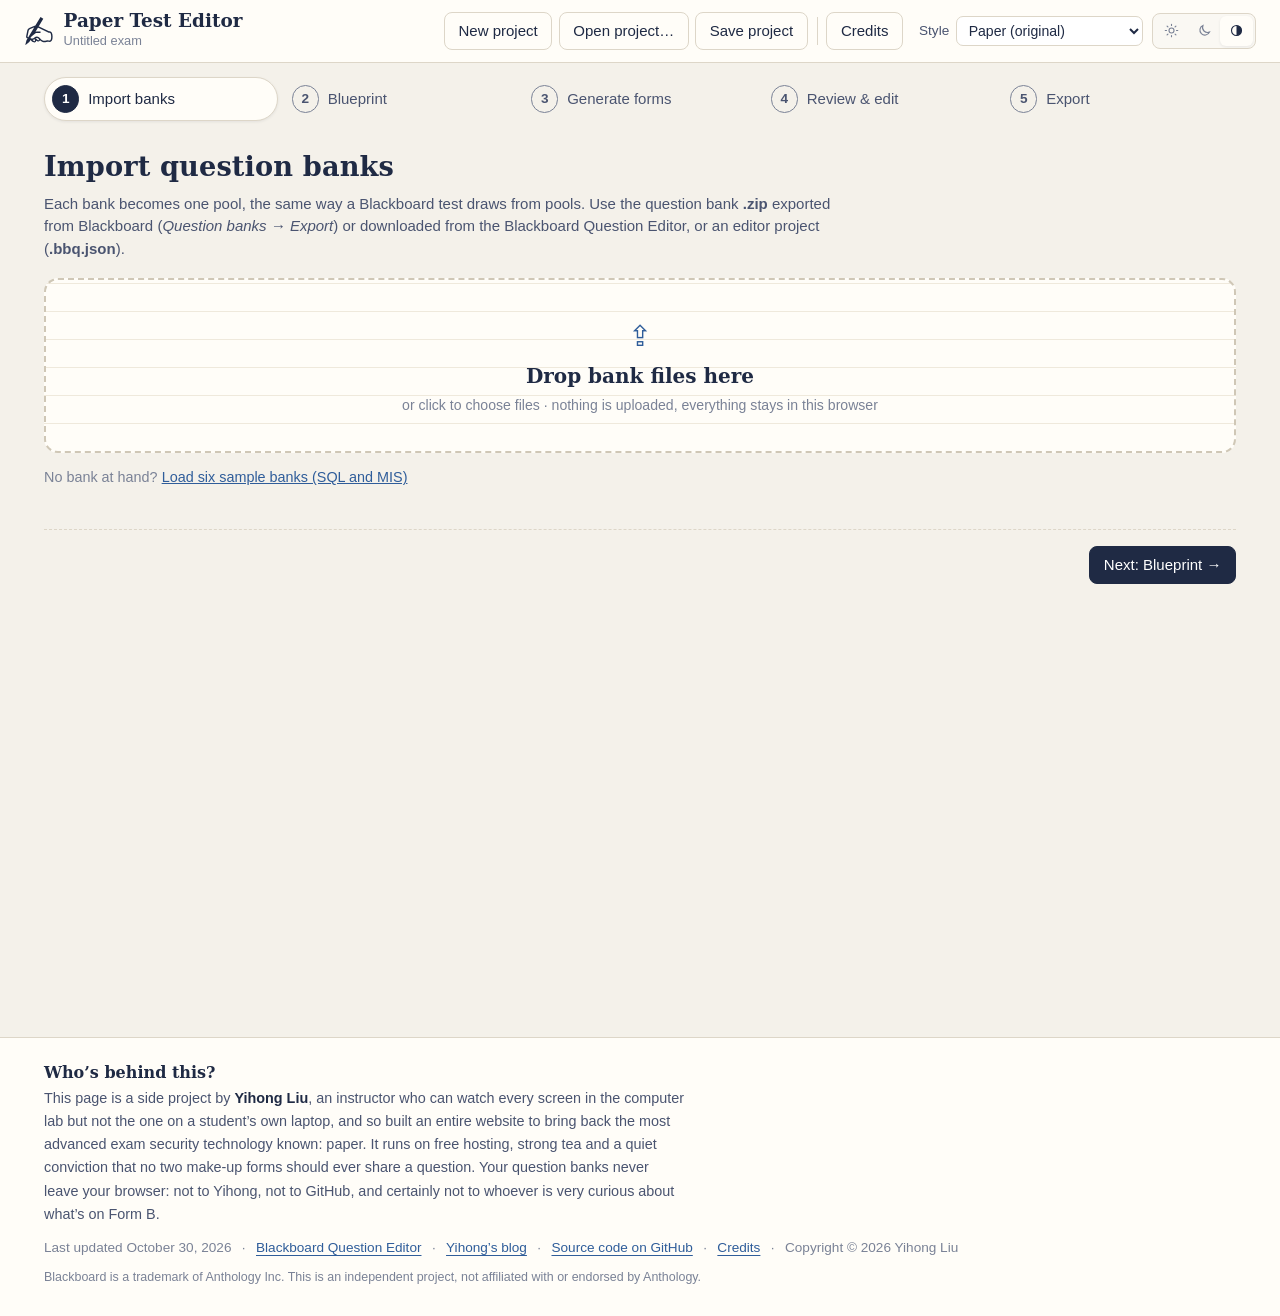
==== commit 4ec4f559: "[PATCH] Speed up first load: defer scripts, lazy-load sample banks,  fix footer layout shift" ====
--- a/index.html
+++ b/index.html
@@ -77,7 +77,7 @@
   </header>
 
   <ol class="stepper" id="stepper">
-    <li><button type="button" data-step="import"><span>1</span>Import banks</button></li>
+    <li><button type="button" data-step="import" class="active" aria-current="step"><span>1</span>Import banks</button></li>
     <li><button type="button" data-step="blueprint"><span>2</span>Blueprint</button></li>
     <li><button type="button" data-step="generate"><span>3</span>Generate forms</button></li>
     <li><button type="button" data-step="review"><span>4</span>Review &amp; edit</button></li>
@@ -86,7 +86,7 @@
 
   <main id="main">
     <!-- 1. Import -->
-    <section class="step" data-panel="import">
+    <section class="step active" data-panel="import">
       <div class="step-head">
         <h2>Import question banks</h2>
         <p>Each bank becomes one pool, the same way a Blackboard test draws from pools. Use the question bank <b>.zip</b> exported from Blackboard (<i>Question banks → Export</i>) or downloaded from the Blackboard Question Editor, or an editor project (<b>.bbq.json</b>).</p>
@@ -245,16 +245,17 @@
 <div id="modal" class="modal" hidden><div class="modal-box" role="dialog" aria-modal="true"><header><h3 id="modal-title"></h3><button type="button" class="x" id="modal-x" aria-label="Close">×</button></header><div id="modal-body" class="modal-body"></div><footer id="modal-actions"></footer></div></div>
 <div id="toast" class="toast" role="status" hidden></div>
 
-<script src="vendor/katex.min.js"></script>
-<script src="js/richtext.js"></script>
-<script src="js/model.js"></script>
-<script src="js/zip.js"></script>
-<script src="js/bbimport.js"></script>
-<script src="js/forms.js"></script>
-<script src="js/wysiwyg.js"></script>
-<script src="js/paper.js"></script>
-<script src="js/docx.js"></script>
-<script src="js/samples.js"></script>
-<script src="js/app.js"></script>
+<!-- defer: the scripts download in parallel and run in this order after the page has been parsed,
+     so they never hold up the first paint. js/samples.js (the sample banks) is loaded only when asked for. -->
+<script defer src="vendor/katex.min.js"></script>
+<script defer src="js/richtext.js"></script>
+<script defer src="js/model.js"></script>
+<script defer src="js/zip.js"></script>
+<script defer src="js/bbimport.js"></script>
+<script defer src="js/forms.js"></script>
+<script defer src="js/wysiwyg.js"></script>
+<script defer src="js/paper.js"></script>
+<script defer src="js/docx.js"></script>
+<script defer src="js/app.js"></script>
 </body>
 </html>
--- a/css/app.css
+++ b/css/app.css
@@ -97,7 +97,9 @@
 .stepper button.active { background: var(--surface); border-color: var(--line); color: var(--ink); box-shadow: var(--shadow); }
 .stepper button.active span { background: var(--primary); border-color: var(--primary); color: var(--primary-ink); }
 
-main { max-width: 1240px; margin: 0 auto; padding: 1rem 1.5rem 2rem; }
+main { max-width: 1240px; margin: 0 auto; padding: 1rem 1.5rem 2rem; min-height: 100vh; min-height: 100svh; }
+/* min-height keeps the footer below the first screen while the step panels are filled in by script,
+   so it doesn't jump down (layout shift) when they appear. */
 .step { display: none; }
 .step.active { display: block; animation: fade .18s ease-out; }
 @keyframes fade { from { opacity: 0; transform: translateY(4px); } to { opacity: 1; transform: none; } }
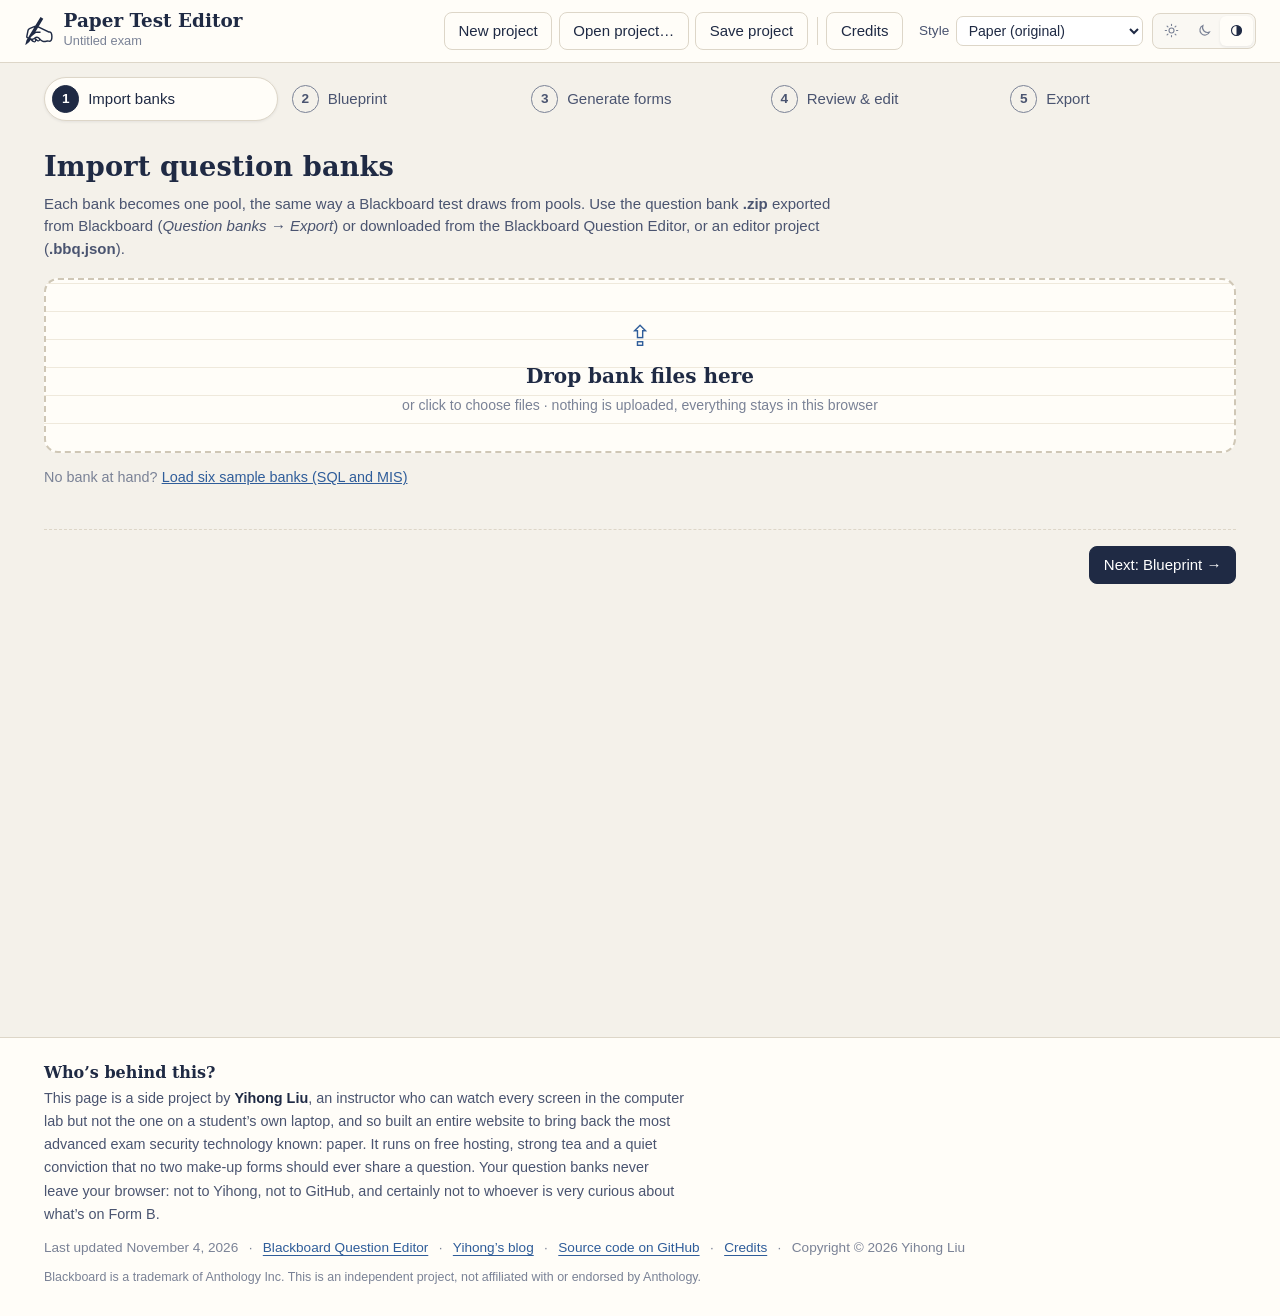
==== commit 05519a17: "[ADD] Status icons" ====
--- a/index.html
+++ b/index.html
@@ -106,7 +106,7 @@
     <section class="step" data-panel="blueprint">
       <div class="step-head">
         <h2>Blueprint</h2>
-        <p>Match the Blackboard test: how many questions each pool contributes, and how many points each is worth. The paper form will cover the same outcomes with the same time limit.</p>
+        <p>Match the Blackboard test: how many questions each pool contributes, and how many points each is worth. The paper form will cover the same outcomes with the same time limit. To draw from several banks together under one outcome, use <b>Combine with above</b>: the banks then share one label, draw count and points, and print as one part.</p>
       </div>
       <div class="card exam-card">
         <h3>Exam details</h3>
@@ -229,7 +229,7 @@
         Your question banks never leave your browser: not to Yihong, not to GitHub, and certainly not to whoever is very curious about what’s on Form B.
       </p>
       <p class="foot-meta">
-        <span>Last updated <time datetime="2026-10-30">October 30, 2026</time></span>
+        <span>Last updated <time datetime="2026-11-04">November 4, 2026</time></span>
         <a href="https://liu-yihong.github.io/blackboard-question-editor/" target="_blank" rel="noopener noreferrer">Blackboard Question Editor</a>
         <a href="https://blog.yihong-liu.com/" target="_blank" rel="noopener noreferrer">Yihong’s blog</a>
         <a href="https://github.com/liu-yihong/paper-test-editor" target="_blank" rel="noopener noreferrer">Source code on GitHub</a>
--- a/css/app.css
+++ b/css/app.css
@@ -28,6 +28,18 @@
   --dash: #cfc7b6;
   --warn-ink: #6d4708; --bad-ink: #7b2b1b; --ok-ink: #23502e;
   --shadow: 0 1px 3px rgba(31,42,68,.08);
+  /* Roles. Components colour themselves through these, never through the raw palette above,
+     so a style restyles a role in one place. The defaults are built from the palette, and
+     var() resolves after the cascade, so each style's own palette (and its Night look) flows
+     in without restating them. Only styles whose look differs (the retro ones) override them.
+     --tint is a fill behind body text (code, chips, table headings): keep it apart from
+     --line-2, which is a border colour and may be black. */
+  --tint: var(--line-2);
+  --ok-bg: var(--green-soft);  --ok-fg: var(--ok-ink);     --ok-line: 1px solid transparent;
+  --warn-bg: var(--amber-soft); --warn-fg: var(--warn-ink); --warn-line: 1px solid transparent;
+  --bad-bg: var(--red-soft);   --bad-fg: var(--bad-ink);   --bad-line: 1px solid transparent;
+  --info-bg: var(--accent-soft); --info-fg: var(--ink);    --info-line: 1px solid transparent;
+  --pick-bg: var(--green-soft); --pick-fg: var(--green);   /* the correct answer's letter, the chosen True/False */
   color-scheme: light;
   /* Fonts: the device's own fonts first. The fonts in fonts/ are downloaded only on a
      device that has none of the fonts listed before them (the browser fetches a web
@@ -134,10 +146,10 @@
 .pool-card header { display: flex; justify-content: space-between; gap: .5rem; align-items: start; }
 .pool-card b { font-family: var(--serif); font-size: 1.05rem; }
 .chips { display: flex; flex-wrap: wrap; gap: .25rem; align-items: center; align-content: flex-start; }
-.chip { display: inline-flex; align-items: center; line-height: 1.4; font-size: .75rem; padding: .08rem .45rem; border-radius: 999px; background: var(--line-2); color: var(--ink-2); white-space: nowrap; }
-.chip.warn { background: var(--amber-soft); color: var(--amber); }
-.chip.ok { background: var(--green-soft); color: var(--green); }
-.chip.bad { background: var(--red-soft); color: var(--red); }
+.chip { display: inline-flex; align-items: center; line-height: 1.4; font-size: .75rem; padding: .08rem .45rem; border-radius: 999px; background: var(--tint); color: var(--ink-2); white-space: nowrap; }
+.chip.warn { background: var(--warn-bg); color: var(--warn-fg); }
+.chip.ok { background: var(--ok-bg); color: var(--ok-fg); }
+.chip.bad { background: var(--bad-bg); color: var(--bad-fg); }
 
 /* ---------- blueprint ---------- */
 .table-wrap { overflow-x: auto; }
@@ -151,10 +163,26 @@
 .slots tfoot td { font-weight: 700; border-bottom: 0; }
 .slots .pool-name b { font-family: var(--serif); }
 .slots .sub { font-size: .8rem; color: var(--muted); }
-.notice { border-radius: 8px; padding: .55rem .8rem; margin-top: .6rem; font-size: .9rem; }
-.notice.warn { background: var(--amber-soft); color: var(--warn-ink); }
-.notice.bad { background: var(--red-soft); color: var(--bad-ink); }
-.notice.ok { background: var(--green-soft); color: var(--ok-ink); }
+/* "of N" sits beside the Draw input, so every control in the row centres on one line */
+.slots .draw-cell { display: inline-flex; align-items: center; gap: .45rem; white-space: nowrap; }
+/* sections: banks combined under one label, draw count and points.
+   A bar down the bank names ties the rows together; the shared cells span them. */
+.slots .row-actions { white-space: nowrap; }
+.slots .row-actions button + button { margin-left: .35rem; }
+.slots tr.in-section .pool-name { border-left: 3px solid var(--accent); }
+.slots tr.sec-first:not(.sec-last) .pool-name, .slots tr.sec-member:not(.sec-last) .pool-name,
+.slots tr.sec-first:not(.sec-last) .row-actions, .slots tr.sec-member:not(.sec-last) .row-actions { border-bottom-style: dashed; }
+.slots .sec-label, .slots .sec-draw { vertical-align: middle; }
+.slots .sec-tag { margin-top: .3rem; }
+.slots .mix-note { margin-top: .3rem; max-width: 14rem; white-space: normal; }
+.slots .browse-title { margin-bottom: .3rem; font-weight: 600; }
+.pool-notes .sec-lines { margin: .15rem 0 .35rem 1.2rem; }
+.notice { border-radius: 8px; padding: .55rem .8rem; margin-top: .6rem; font-size: .9rem; display: flex; gap: .55rem; align-items: flex-start; }
+/* a sign first (see "status icons"), so the kind of notice never depends on colour alone (and works in 1-bit styles) */
+.notice.warn { background: var(--warn-bg); color: var(--warn-fg); border: var(--warn-line); }
+.notice.bad { background: var(--bad-bg); color: var(--bad-fg); border: var(--bad-line); }
+.notice.ok { background: var(--ok-bg); color: var(--ok-fg); border: var(--ok-line); }
+.notice.info { background: var(--info-bg); color: var(--info-fg); border: var(--info-line); }
 .qbrowse { margin-top: .4rem; max-height: 360px; overflow: auto; border: 1px solid var(--line-2); border-radius: 8px; }
 .qbrowse div { display: flex; gap: .6rem; align-items: center; padding: .35rem .6rem; border-bottom: 1px solid var(--line-2); font-size: .88rem; }
 .qbrowse div:last-child { border-bottom: 0; }
@@ -167,10 +195,10 @@
 #gen-status { color: var(--ink-2); }
 .overlap { border-collapse: collapse; margin: .4rem 0 .6rem; }
 .overlap th, .overlap td { padding: .35rem .7rem; text-align: center; border: 1px solid var(--line); font-variant-numeric: tabular-nums; }
-.overlap th { background: var(--line-2); font-family: var(--serif); }
+.overlap th { background: var(--tint); font-family: var(--serif); }
 .overlap td.self { color: var(--muted); background: var(--surface-2); }
-.overlap td.zero { color: var(--green); font-weight: 600; }
-.overlap td.some { background: var(--amber-soft); color: var(--amber); font-weight: 600; }
+.overlap td.zero { color: var(--ok-fg); font-weight: 600; }
+.overlap td.some { background: var(--warn-bg); color: var(--warn-fg); font-weight: 600; }
 .pool-notes { display: grid; gap: .25rem; font-size: .9rem; }
 .history summary { cursor: pointer; display: flex; align-items: baseline; gap: .6rem; list-style: none; }
 .history summary h3 { margin: 0; }
@@ -236,6 +264,93 @@
 .swap-item .t { font-size: .92rem; }
 .swap-item .chips { margin-top: .25rem; }
 .field-note { font-size: .8rem; color: var(--muted); margin-top: .2rem; }
+
+/* ---------- status icons ----------
+   The four signs (error, warning, information, ready) come from the Blackboard Question Editor:
+   one set drawn for each style, in icons/status/<style>/, made by tools/make-status-icons.py.
+   Paper uses the Question Editor's default ("Studio") set. The clean styles use theirs as masks
+   painted in the text colour, so they follow Day and Night; the retro OS styles show theirs as
+   full-colour pictures, the way those systems did. The signs only repeat what the text says,
+   so screen readers skip them. */
+/* Retro styles load their pictures as files. The clean styles' masks are written into this file as
+   data: URLs, because browsers refuse mask images loaded from files when the page is opened from disk. */
+:root { --ico-size: 16px; --ico-big: 28px; }
+:root[data-skin="system"] { --ico-err: url(../icons/status/system/err.svg); --ico-warn: url(../icons/status/system/warn.svg); --ico-info: url(../icons/status/system/info.svg); --ico-ok: url(../icons/status/system/ok.svg); --ico-big: 32px; }
+:root[data-skin="win98"] { --ico-err: url(../icons/status/win98/err.svg); --ico-warn: url(../icons/status/win98/warn.svg); --ico-info: url(../icons/status/win98/info.svg); --ico-ok: url(../icons/status/win98/ok.svg); --ico-big: 32px; }
+:root[data-skin="xp"] { --ico-err: url(../icons/status/xp/err.svg); --ico-warn: url(../icons/status/xp/warn.svg); --ico-info: url(../icons/status/xp/info.svg); --ico-ok: url(../icons/status/xp/ok.svg); --ico-big: 32px; }
+:root[data-skin="win7"] { --ico-err: url(../icons/status/win7/err.svg); --ico-warn: url(../icons/status/win7/warn.svg); --ico-info: url(../icons/status/win7/info.svg); --ico-ok: url(../icons/status/win7/ok.svg); --ico-big: 32px; }
+:root[data-skin="sakura"] { --ico-size: 17px; }
+/* generated:begin (tools/make-status-icons.py writes everything up to generated:end; edit the script, not these lines) */
+:root {
+  --ico-err: url('data:image/svg+xml,%3Csvg xmlns="http://www.w3.org/2000/svg" viewBox="0 0 24 24" width="24" height="24"%3E%3Ctitle%3EStudio err%3C/title%3E%3Ccircle cx="12" cy="12" r="9.2" fill="none" stroke="%23000" stroke-linecap="round" stroke-linejoin="round" stroke-width="1.9"/%3E%3Cpath d="M8.8 8.8l6.4 6.4m0-6.4-6.4 6.4" fill="none" stroke="%23000" stroke-linecap="round" stroke-linejoin="round" stroke-width="1.9"/%3E%3C/svg%3E');
+  --ico-warn: url('data:image/svg+xml,%3Csvg xmlns="http://www.w3.org/2000/svg" viewBox="0 0 24 24" width="24" height="24"%3E%3Ctitle%3EStudio warn%3C/title%3E%3Cpath d="M10.3 4.2 2.9 17.4c-.8 1.4.2 3.1 1.8 3.1h14.6c1.6 0 2.6-1.7 1.8-3.1L13.7 4.2c-.8-1.4-2.6-1.4-3.4 0z" fill="none" stroke="%23000" stroke-linecap="round" stroke-linejoin="round" stroke-width="1.9"/%3E%3Cpath d="M12 9.2v4.6" fill="none" stroke="%23000" stroke-linecap="round" stroke-linejoin="round" stroke-width="1.9"/%3E%3Ccircle cx="12" cy="17.1" r="1.15"/%3E%3C/svg%3E');
+  --ico-info: url('data:image/svg+xml,%3Csvg xmlns="http://www.w3.org/2000/svg" viewBox="0 0 24 24" width="24" height="24"%3E%3Ctitle%3EStudio info%3C/title%3E%3Ccircle cx="12" cy="12" r="9.2" fill="none" stroke="%23000" stroke-linecap="round" stroke-linejoin="round" stroke-width="1.9"/%3E%3Cpath d="M12 11v5.6" fill="none" stroke="%23000" stroke-linecap="round" stroke-linejoin="round" stroke-width="1.9"/%3E%3Ccircle cx="12" cy="7.8" r="1.15"/%3E%3C/svg%3E');
+  --ico-ok: url('data:image/svg+xml,%3Csvg xmlns="http://www.w3.org/2000/svg" viewBox="0 0 24 24" width="24" height="24"%3E%3Ctitle%3EStudio ok%3C/title%3E%3Ccircle cx="12" cy="12" r="9.2" fill="none" stroke="%23000" stroke-linecap="round" stroke-linejoin="round" stroke-width="1.9"/%3E%3Cpath d="M8.2 12.3l2.6 2.6 5-5.4" fill="none" stroke="%23000" stroke-linecap="round" stroke-linejoin="round" stroke-width="1.9"/%3E%3C/svg%3E');
+}
+:root[data-skin="pico"] {
+  --ico-err: url('data:image/svg+xml,%3Csvg xmlns="http://www.w3.org/2000/svg" viewBox="0 0 24 24" width="24" height="24"%3E%3Ctitle%3EPico err%3C/title%3E%3Cmask id="k"%3E%3Crect width="24" height="24" fill="%23fff"/%3E%3Cpath d="M8.6 8.6l6.8 6.8m0-6.8-6.8 6.8" stroke="%23000" stroke-width="2.4" stroke-linecap="round"/%3E%3C/mask%3E%3Cg mask="url(%23k)"%3E%3Ccircle cx="12" cy="12" r="10"/%3E%3C/g%3E%3C/svg%3E');
+  --ico-warn: url('data:image/svg+xml,%3Csvg xmlns="http://www.w3.org/2000/svg" viewBox="0 0 24 24" width="24" height="24"%3E%3Ctitle%3EPico warn%3C/title%3E%3Cmask id="k"%3E%3Crect width="24" height="24" fill="%23fff"/%3E%3Cpath d="M12 9.4v4.4" stroke="%23000" stroke-width="2.4" stroke-linecap="round"/%3E%3Ccircle cx="12" cy="17.4" r="1.5" fill="%23000"/%3E%3C/mask%3E%3Cg mask="url(%23k)"%3E%3Cpath d="M10.2 3.6 1.9 18c-.8 1.4.2 3.2 1.8 3.2h16.6c1.6 0 2.6-1.8 1.8-3.2L13.8 3.6c-.8-1.4-2.8-1.4-3.6 0z"/%3E%3C/g%3E%3C/svg%3E');
+  --ico-info: url('data:image/svg+xml,%3Csvg xmlns="http://www.w3.org/2000/svg" viewBox="0 0 24 24" width="24" height="24"%3E%3Ctitle%3EPico info%3C/title%3E%3Cmask id="k"%3E%3Crect width="24" height="24" fill="%23fff"/%3E%3Ccircle cx="12" cy="7.6" r="1.5" fill="%23000"/%3E%3Cpath d="M12 11v6" stroke="%23000" stroke-width="2.4" stroke-linecap="round"/%3E%3C/mask%3E%3Cg mask="url(%23k)"%3E%3Ccircle cx="12" cy="12" r="10"/%3E%3C/g%3E%3C/svg%3E');
+  --ico-ok: url('data:image/svg+xml,%3Csvg xmlns="http://www.w3.org/2000/svg" viewBox="0 0 24 24" width="24" height="24"%3E%3Ctitle%3EPico ok%3C/title%3E%3Cmask id="k"%3E%3Crect width="24" height="24" fill="%23fff"/%3E%3Cpath d="M7.8 12.4l2.8 2.8 5.6-6" fill="none" stroke="%23000" stroke-width="2.4" stroke-linecap="round" stroke-linejoin="round"/%3E%3C/mask%3E%3Cg mask="url(%23k)"%3E%3Ccircle cx="12" cy="12" r="10"/%3E%3C/g%3E%3C/svg%3E');
+}
+:root[data-skin="mvp"] {
+  --ico-err: url('data:image/svg+xml,%3Csvg xmlns="http://www.w3.org/2000/svg" viewBox="0 0 24 24" width="24" height="24"%3E%3Ctitle%3EMVP err%3C/title%3E%3Cmask id="k"%3E%3Crect width="24" height="24" fill="%23fff"/%3E%3Cpath d="M8.6 8.6l6.8 6.8m0-6.8-6.8 6.8" stroke="%23000" stroke-width="3" stroke-linecap="round"/%3E%3C/mask%3E%3Cg mask="url(%23k)"%3E%3Crect x="2" y="2" width="20" height="20" rx="5.5"/%3E%3C/g%3E%3C/svg%3E');
+  --ico-warn: url('data:image/svg+xml,%3Csvg xmlns="http://www.w3.org/2000/svg" viewBox="0 0 24 24" width="24" height="24"%3E%3Ctitle%3EMVP warn%3C/title%3E%3Cmask id="k"%3E%3Crect width="24" height="24" fill="%23fff"/%3E%3Cpath d="M12 7.4v5" stroke="%23000" stroke-width="3" stroke-linecap="round"/%3E%3Ccircle cx="12" cy="16.2" r="1.8" fill="%23000"/%3E%3C/mask%3E%3Cg mask="url(%23k)"%3E%3Crect x="4.2" y="4.2" width="15.6" height="15.6" rx="3.6" transform="rotate(45 12 12)"/%3E%3C/g%3E%3C/svg%3E');
+  --ico-info: url('data:image/svg+xml,%3Csvg xmlns="http://www.w3.org/2000/svg" viewBox="0 0 24 24" width="24" height="24"%3E%3Ctitle%3EMVP info%3C/title%3E%3Cmask id="k"%3E%3Crect width="24" height="24" fill="%23fff"/%3E%3Ccircle cx="12" cy="7.6" r="1.8" fill="%23000"/%3E%3Cpath d="M12 11v6" stroke="%23000" stroke-width="3" stroke-linecap="round"/%3E%3C/mask%3E%3Cg mask="url(%23k)"%3E%3Crect x="2" y="2" width="20" height="20" rx="5.5"/%3E%3C/g%3E%3C/svg%3E');
+  --ico-ok: url('data:image/svg+xml,%3Csvg xmlns="http://www.w3.org/2000/svg" viewBox="0 0 24 24" width="24" height="24"%3E%3Ctitle%3EMVP ok%3C/title%3E%3Cmask id="k"%3E%3Crect width="24" height="24" fill="%23fff"/%3E%3Cpath d="M7.8 13l2.8 2.8 5.6-6" fill="none" stroke="%23000" stroke-width="3" stroke-linecap="round" stroke-linejoin="round"/%3E%3C/mask%3E%3Cg mask="url(%23k)"%3E%3Crect x="2" y="2" width="20" height="20" rx="5.5"/%3E%3C/g%3E%3C/svg%3E');
+}
+:root[data-skin="new"] {
+  --ico-err: url('data:image/svg+xml,%3Csvg xmlns="http://www.w3.org/2000/svg" viewBox="0 0 24 24" width="24" height="24"%3E%3Ctitle%3Enew.css err%3C/title%3E%3Cpath d="M6 6l12 12M18 6 6 18" fill="none" stroke="%23000" stroke-width="2.6" stroke-linecap="square"/%3E%3C/svg%3E');
+  --ico-warn: url('data:image/svg+xml,%3Csvg xmlns="http://www.w3.org/2000/svg" viewBox="0 0 24 24" width="24" height="24"%3E%3Ctitle%3Enew.css warn%3C/title%3E%3Cpath d="M12 3.5v11" fill="none" stroke="%23000" stroke-width="2.6" stroke-linecap="square"/%3E%3Crect x="10.7" y="18" width="2.6" height="2.6"/%3E%3C/svg%3E');
+  --ico-info: url('data:image/svg+xml,%3Csvg xmlns="http://www.w3.org/2000/svg" viewBox="0 0 24 24" width="24" height="24"%3E%3Ctitle%3Enew.css info%3C/title%3E%3Crect x="10.7" y="3.4" width="2.6" height="2.6"/%3E%3Cpath d="M8.5 9.6H12v10.8M8.5 20.4h7" fill="none" stroke="%23000" stroke-width="2.6" stroke-linecap="square"/%3E%3C/svg%3E');
+  --ico-ok: url('data:image/svg+xml,%3Csvg xmlns="http://www.w3.org/2000/svg" viewBox="0 0 24 24" width="24" height="24"%3E%3Ctitle%3Enew.css ok%3C/title%3E%3Cpath d="M4 12.6l5.2 5.2L20 7" fill="none" stroke="%23000" stroke-width="2.6" stroke-linecap="square" stroke-linejoin="miter"/%3E%3C/svg%3E');
+}
+:root[data-skin="sakura"] {
+  --ico-err: url('data:image/svg+xml,%3Csvg xmlns="http://www.w3.org/2000/svg" viewBox="0 0 24 24" width="24" height="24"%3E%3Ctitle%3ESakura err%3C/title%3E%3Cmask id="k"%3E%3Crect width="24" height="24" fill="%23fff"/%3E%3Cpath d="M9.7 9.7l4.6 4.6m0-4.6-4.6 4.6" stroke="%23000" stroke-width="2.5" stroke-linecap="round"/%3E%3C/mask%3E%3Cg mask="url(%23k)"%3E%3Cpath transform="rotate(0 12 12)" d="M12 12C8.2 9.4 7.8 4.6 9.7 2.5c.8-.9 1.7-.7 2.3.5.6-1.2 1.5-1.4 2.3-.5 1.9 2.1 1.5 6.9-2.3 9.5z"/%3E%3Cpath transform="rotate(72 12 12)" d="M12 12C8.2 9.4 7.8 4.6 9.7 2.5c.8-.9 1.7-.7 2.3.5.6-1.2 1.5-1.4 2.3-.5 1.9 2.1 1.5 6.9-2.3 9.5z"/%3E%3Cpath transform="rotate(144 12 12)" d="M12 12C8.2 9.4 7.8 4.6 9.7 2.5c.8-.9 1.7-.7 2.3.5.6-1.2 1.5-1.4 2.3-.5 1.9 2.1 1.5 6.9-2.3 9.5z"/%3E%3Cpath transform="rotate(216 12 12)" d="M12 12C8.2 9.4 7.8 4.6 9.7 2.5c.8-.9 1.7-.7 2.3.5.6-1.2 1.5-1.4 2.3-.5 1.9 2.1 1.5 6.9-2.3 9.5z"/%3E%3Cpath transform="rotate(288 12 12)" d="M12 12C8.2 9.4 7.8 4.6 9.7 2.5c.8-.9 1.7-.7 2.3.5.6-1.2 1.5-1.4 2.3-.5 1.9 2.1 1.5 6.9-2.3 9.5z"/%3E%3Ccircle cx="12" cy="12" r="5.9"/%3E%3C/g%3E%3C/svg%3E');
+  --ico-warn: url('data:image/svg+xml,%3Csvg xmlns="http://www.w3.org/2000/svg" viewBox="0 0 24 24" width="24" height="24"%3E%3Ctitle%3ESakura warn%3C/title%3E%3Cmask id="k"%3E%3Crect width="24" height="24" fill="%23fff"/%3E%3Cpath d="M12 8.4v3.8" stroke="%23000" stroke-width="2.5" stroke-linecap="round"/%3E%3Ccircle cx="12" cy="15.5" r="1.4" fill="%23000"/%3E%3C/mask%3E%3Cg mask="url(%23k)"%3E%3Cpath transform="rotate(0 12 12)" d="M12 12C8.2 9.4 7.8 4.6 9.7 2.5c.8-.9 1.7-.7 2.3.5.6-1.2 1.5-1.4 2.3-.5 1.9 2.1 1.5 6.9-2.3 9.5z"/%3E%3Cpath transform="rotate(72 12 12)" d="M12 12C8.2 9.4 7.8 4.6 9.7 2.5c.8-.9 1.7-.7 2.3.5.6-1.2 1.5-1.4 2.3-.5 1.9 2.1 1.5 6.9-2.3 9.5z"/%3E%3Cpath transform="rotate(144 12 12)" d="M12 12C8.2 9.4 7.8 4.6 9.7 2.5c.8-.9 1.7-.7 2.3.5.6-1.2 1.5-1.4 2.3-.5 1.9 2.1 1.5 6.9-2.3 9.5z"/%3E%3Cpath transform="rotate(216 12 12)" d="M12 12C8.2 9.4 7.8 4.6 9.7 2.5c.8-.9 1.7-.7 2.3.5.6-1.2 1.5-1.4 2.3-.5 1.9 2.1 1.5 6.9-2.3 9.5z"/%3E%3Cpath transform="rotate(288 12 12)" d="M12 12C8.2 9.4 7.8 4.6 9.7 2.5c.8-.9 1.7-.7 2.3.5.6-1.2 1.5-1.4 2.3-.5 1.9 2.1 1.5 6.9-2.3 9.5z"/%3E%3Ccircle cx="12" cy="12" r="5.9"/%3E%3C/g%3E%3C/svg%3E');
+  --ico-info: url('data:image/svg+xml,%3Csvg xmlns="http://www.w3.org/2000/svg" viewBox="0 0 24 24" width="24" height="24"%3E%3Ctitle%3ESakura info%3C/title%3E%3Cmask id="k"%3E%3Crect width="24" height="24" fill="%23fff"/%3E%3Ccircle cx="12" cy="8.6" r="1.4" fill="%23000"/%3E%3Cpath d="M12 11.6v3.9" stroke="%23000" stroke-width="2.5" stroke-linecap="round"/%3E%3C/mask%3E%3Cg mask="url(%23k)"%3E%3Cpath transform="rotate(0 12 12)" d="M12 12C8.2 9.4 7.8 4.6 9.7 2.5c.8-.9 1.7-.7 2.3.5.6-1.2 1.5-1.4 2.3-.5 1.9 2.1 1.5 6.9-2.3 9.5z"/%3E%3Cpath transform="rotate(72 12 12)" d="M12 12C8.2 9.4 7.8 4.6 9.7 2.5c.8-.9 1.7-.7 2.3.5.6-1.2 1.5-1.4 2.3-.5 1.9 2.1 1.5 6.9-2.3 9.5z"/%3E%3Cpath transform="rotate(144 12 12)" d="M12 12C8.2 9.4 7.8 4.6 9.7 2.5c.8-.9 1.7-.7 2.3.5.6-1.2 1.5-1.4 2.3-.5 1.9 2.1 1.5 6.9-2.3 9.5z"/%3E%3Cpath transform="rotate(216 12 12)" d="M12 12C8.2 9.4 7.8 4.6 9.7 2.5c.8-.9 1.7-.7 2.3.5.6-1.2 1.5-1.4 2.3-.5 1.9 2.1 1.5 6.9-2.3 9.5z"/%3E%3Cpath transform="rotate(288 12 12)" d="M12 12C8.2 9.4 7.8 4.6 9.7 2.5c.8-.9 1.7-.7 2.3.5.6-1.2 1.5-1.4 2.3-.5 1.9 2.1 1.5 6.9-2.3 9.5z"/%3E%3Ccircle cx="12" cy="12" r="5.9"/%3E%3C/g%3E%3C/svg%3E');
+  --ico-ok: url('data:image/svg+xml,%3Csvg xmlns="http://www.w3.org/2000/svg" viewBox="0 0 24 24" width="24" height="24"%3E%3Ctitle%3ESakura ok%3C/title%3E%3Cmask id="k"%3E%3Crect width="24" height="24" fill="%23fff"/%3E%3Cpath d="M9.2 12.1l2 2 3.8-4.2" fill="none" stroke="%23000" stroke-width="2.5" stroke-linecap="round" stroke-linejoin="round"/%3E%3C/mask%3E%3Cg mask="url(%23k)"%3E%3Cpath transform="rotate(0 12 12)" d="M12 12C8.2 9.4 7.8 4.6 9.7 2.5c.8-.9 1.7-.7 2.3.5.6-1.2 1.5-1.4 2.3-.5 1.9 2.1 1.5 6.9-2.3 9.5z"/%3E%3Cpath transform="rotate(72 12 12)" d="M12 12C8.2 9.4 7.8 4.6 9.7 2.5c.8-.9 1.7-.7 2.3.5.6-1.2 1.5-1.4 2.3-.5 1.9 2.1 1.5 6.9-2.3 9.5z"/%3E%3Cpath transform="rotate(144 12 12)" d="M12 12C8.2 9.4 7.8 4.6 9.7 2.5c.8-.9 1.7-.7 2.3.5.6-1.2 1.5-1.4 2.3-.5 1.9 2.1 1.5 6.9-2.3 9.5z"/%3E%3Cpath transform="rotate(216 12 12)" d="M12 12C8.2 9.4 7.8 4.6 9.7 2.5c.8-.9 1.7-.7 2.3.5.6-1.2 1.5-1.4 2.3-.5 1.9 2.1 1.5 6.9-2.3 9.5z"/%3E%3Cpath transform="rotate(288 12 12)" d="M12 12C8.2 9.4 7.8 4.6 9.7 2.5c.8-.9 1.7-.7 2.3.5.6-1.2 1.5-1.4 2.3-.5 1.9 2.1 1.5 6.9-2.3 9.5z"/%3E%3Ccircle cx="12" cy="12" r="5.9"/%3E%3C/g%3E%3C/svg%3E');
+}
+/* generated:end */
+
+/* which sign each message gets */
+.sico, .notice.warn { --ico: var(--ico-warn); }
+.sico.err, .notice.bad { --ico: var(--ico-err); }
+.sico.info, .notice.info { --ico: var(--ico-info); }
+.sico.ok, .notice.ok { --ico: var(--ico-ok); }
+
+/* clean styles: a mask in the text colour */
+.sico, .notice::before {
+  content: ""; display: inline-block; flex: none; width: var(--ico-size); height: var(--ico-size);
+  background: currentColor; -webkit-mask: var(--ico) center / contain no-repeat; mask: var(--ico) center / contain no-repeat;
+}
+/* retro OS styles: the full-colour picture, pixel art kept sharp (written out: :is() cannot hold ::before) */
+[data-skin="system"] .sico, [data-skin="win98"] .sico, [data-skin="xp"] .sico, [data-skin="win7"] .sico,
+[data-skin="system"] .notice::before, [data-skin="win98"] .notice::before, [data-skin="xp"] .notice::before, [data-skin="win7"] .notice::before {
+  background: var(--ico) center / contain no-repeat; -webkit-mask: none; mask: none;
+}
+[data-skin="system"] .sico, [data-skin="win98"] .sico,
+[data-skin="system"] .notice::before, [data-skin="win98"] .notice::before { image-rendering: pixelated; }
+
+/* the sign sits on the first line of text, however the text wraps */
+.notice::before { margin-top: 2px; margin-top: calc(.5lh - var(--ico-size) / 2); }
+/* status lines (Generate plan, overlap with other forms): sign, then text, wrapped lines aligned */
+.sline { display: flex; gap: .45rem; align-items: flex-start; }
+.sline > .sico { margin-top: 2px; margin-top: calc(.5lh - var(--ico-size) / 2); }
+.sline > .sline-mark { flex: none; width: var(--ico-size); text-align: center; color: var(--muted); }
+.sline > .sico.ok { color: var(--ok-fg); }
+.sline > .sico.warn { color: var(--warn-fg); }
+.sline > .sico.err { color: var(--bad-fg); }
+.sline > .sico.info { color: var(--accent); }
+
+/* dialogs: a large sign beside the message, as in a classic message box */
+.modal-msg { display: flex; gap: 14px; align-items: flex-start; }
+.modal-msg .sico { --ico-size: var(--ico-big); margin-top: 2px; }
+.modal-msg .sico.err { color: var(--bad-fg); }
+.modal-msg .sico.warn { color: var(--warn-fg); }
+.modal-msg .sico.info { color: var(--accent); }
+.modal-msg-body { flex: 1 1 auto; min-width: 0; }
+.modal-msg-body > :first-child { margin-top: 0; }
 
 /* ---------- footer ---------- */
 .site-foot { border-top: 1px solid var(--line); background: var(--surface); margin-top: 1rem; }
@@ -333,6 +448,11 @@
 .pp-match ol { list-style: none; padding: 0; margin: 0; }
 .pp-match li { display: flex; gap: .45em; align-items: baseline; margin: .18em 0; }
 .pp-blank { display: inline-block; width: 3em; border-bottom: 1pt solid #000; flex: none; }
+/* a row whose content opens with a picture: number and label at the picture's top, not its bottom edge */
+.pp-stem.pp-pic-first, .pp-choices li.pp-pic-first, .pp-match li.pp-pic-first { align-items: flex-start; }
+.pp-pic-first > .pp-pts { line-height: 1.614; } /* same line box as the 1.42 body text at .88em */
+.pp-pic-first > .pp-circle { margin-top: .11em; }
+.pp-pic-first > .pp-blank { height: 1.02em; }
 .pp-wides { display: flex; flex-wrap: wrap; gap: .4em 1.6em; margin: .55em 0 0 2.15em; }
 .pp-wides span { display: flex; align-items: flex-end; gap: .35em; min-width: 40%; }
 .pp-wides small { color: #444; font-size: .85em; }
@@ -410,10 +530,10 @@
 /* show where the cover page ends in the on-screen preview */
 .paper-stage .pp-break { height: 0; border-top: 2px dashed #b9b2a2; margin: 2.2em -.75in 2em; position: relative; }
 .paper-stage .pp-break::after { content: 'page break'; position: absolute; left: 50%; top: -.75em; transform: translateX(-50%); background: #fff; padding: 0 .6em; font: .75rem var(--sans); color: #8a8270; }
-.wy-area code { font-family: var(--paper-mono); font-size: .92em; background: var(--line-2); border-radius: 3px; padding: 0 .2em; }
+.wy-area code { font-family: var(--paper-mono); font-size: .92em; background: var(--tint); color: var(--field-ink); border-radius: 3px; padding: 0 .2em; }
 .wy-area table { border-collapse: collapse; margin: .3rem 0; }
 .wy-area td, .wy-area th { border: 1px solid var(--muted); padding: .15rem .45rem; min-width: 2.5rem; }
-.wy-area th { background: var(--line-2); }
+.wy-area th { background: var(--tint); text-align: left; } /* as printed: headings start left */
 .wy-area img { max-width: 100%; height: auto; vertical-align: middle; }
 .wy-display { display: block; text-align: center; margin: .2rem 0; padding: .2rem; }
 .wy-blank { display: inline-block; min-width: 3.2em; padding: 0 .45em; margin: 0 .1em; border-bottom: 1.5px solid var(--ink); background: var(--hl); border-radius: 3px 3px 0 0; font-size: .85em; color: var(--ink-2); text-align: center; cursor: pointer; }
@@ -454,7 +574,7 @@
 .ed-mark, .ed-lab { height: 2.4rem; display: grid; place-items: center; }
 .ed-mark input { margin: 0; width: 1.05rem; height: 1.05rem; accent-color: var(--green); cursor: pointer; }
 .ed-lab { font-family: var(--serif); font-weight: 700; color: var(--ink-2); border-radius: 6px; }
-.ed-lab.ok { background: var(--green-soft); color: var(--green); }
+.ed-lab.ok { background: var(--pick-bg); color: var(--pick-fg); }
 .ed-muted { color: var(--muted); font-family: var(--sans); font-weight: 400; }
 .ed-bname { font-family: var(--mono); font-size: .85rem; background: var(--hl); border-bottom: 1.5px solid var(--ink); padding: .1rem .45rem; border-radius: 3px 3px 0 0; }
 .ed-blanks input { margin: 0 !important; }
@@ -470,7 +590,7 @@
 .ed-seg { display: inline-flex; border: 1px solid var(--line); border-radius: 8px; overflow: hidden; }
 .ed-seg button { border: 0; border-radius: 0; padding: .45rem 1.3rem; background: var(--field); }
 .ed-seg button + button { border-left: 1px solid var(--line); }
-.ed-seg button.on { background: var(--green-soft); color: var(--green); font-weight: 600; }
+.ed-seg button.on { background: var(--pick-bg); color: var(--pick-fg); font-weight: 600; }
 .ed-inline { display: grid; grid-template-columns: 1fr 1fr; gap: .8rem; max-width: 24rem; }
 .ed-meta { display: flex; flex-wrap: wrap; gap: 1.4rem; margin-top: 1.3rem; padding-top: .9rem; border-top: 1px dashed var(--line); }
 .ed-meta label { display: flex; align-items: center; gap: .5rem; color: var(--ink); }
@@ -511,6 +631,13 @@
 .wy-tb { font-size: .8rem; min-width: 0; height: 1.75rem; padding: 0 .5rem; }
 .wy-area table.wy-cur { outline: 2px solid var(--accent-soft); }
 .wy-mini .wy-tbar { display: none; }
+/* column text alignment: segmented, the current column's choice pressed (outline + fill, not colour alone) */
+.wy-tgroup { display: inline-flex; gap: 1px; }
+.wy-tbar .wy-tgroup .wy-tb { padding: 0 .4rem; }
+.wy-tbar .wy-btn.on { background: var(--surface); border-color: var(--accent); color: var(--accent); box-shadow: inset 0 0 0 1px var(--accent); }
+.wy-aico { display: block; }
+[data-skin="system"] .wy-tbar .wy-btn.on { background: #000; color: #fff; border-color: #000; box-shadow: none; }
+[data-skin="win98"] .wy-tbar .wy-btn.on { background: #dfdfdf; color: #000; box-shadow: var(--in); border-color: transparent; }
 
 /* =====================================================================
    APPEARANCE: Style (data-skin) and Day / Night / Auto (data-theme).
@@ -563,6 +690,17 @@
   --sans: "Geneva", "Chicago", "Helvetica Neue", Helvetica, Arial, sans-serif;
   --serif: "Chicago", "Charcoal", "Geneva", "Helvetica Neue", Helvetica, Arial, sans-serif;
 }
+/* 1-bit: no hues. Status is told by the sign and the frame (solid = ok, dashed = check, double = problem, dotted = note);
+   the chosen answer is inverted, like the current step and pressed buttons. */
+:root[data-skin="system"] {
+  --red: #000; --red-soft: #fff; --green: #000; --green-soft: #fff; --amber: #000; --amber-soft: #fff; --tint: #e4e4e4;
+  --ok-bg: #fff; --ok-fg: #000; --ok-line: 1px solid #000;
+  --warn-bg: #fff; --warn-fg: #000; --warn-line: 1px dashed #000;
+  --bad-bg: #fff; --bad-fg: #000; --bad-line: 3px double #000;
+  --info-bg: #fff; --info-fg: #000; --info-line: 1px dotted #000;
+  --pick-bg: #000; --pick-fg: #fff;
+}
+[data-skin="system"] .ed-x:hover { background: #000; color: #fff; }
 [data-skin="system"] body { background: radial-gradient(#a8a8a8 .8px, transparent 1px) 0 0 / 4px 4px, #fff; }
 [data-skin="system"] :is(#app, .modal) *:not(.paper, .paper *, button, .theme-switch) { border-radius: 0 !important; }
 [data-skin="system"] .topbar { border-bottom: 2px solid #000; }
@@ -610,7 +748,18 @@
   --in: inset -1px -1px #fff, inset 1px 1px #808080, inset -2px -2px #dfdfdf, inset 2px 2px #0a0a0a;
   --bar: linear-gradient(90deg, #000080, #1084d0);
 }
+/* Win98: messages in the system's own colours: a white status panel, tooltip yellow for "check this",
+   maroon for errors, and navy selection for the chosen answer. */
+:root[data-skin="win98"] {
+  --tint: #dfdfdf;
+  --ok-bg: #fff; --ok-fg: #000; --ok-line: 1px solid #808080;
+  --warn-bg: #ffffe1; --warn-fg: #000; --warn-line: 1px solid #000;
+  --bad-bg: #ffffe1; --bad-fg: #800000; --bad-line: 1px solid #800000;
+  --info-bg: #fff; --info-fg: #000; --info-line: 1px solid #808080;
+  --pick-bg: #000080; --pick-fg: #fff;
+}
 [data-skin="win98"] body { font-size: 14px; }
+[data-skin="win98"] .ed-mark input { accent-color: #000; }
 [data-skin="win98"] :is(#app, .modal) *:not(.paper, .paper *) { border-radius: 0 !important; }
 [data-skin="win98"] .topbar { background: #c0c0c0; border-bottom: 0; box-shadow: var(--out); }
 [data-skin="win98"] :is(.card, .side-card, .pool-card, .modal-box, .empty) { background: #c0c0c0; border: 0; box-shadow: var(--out); }
@@ -687,6 +836,7 @@
 [data-skin="xp"] .stepper button.active { background: #fff; border-color: #7f9db9; color: #000; box-shadow: inset 0 -3px #ffc83d; }
 [data-skin="xp"] .stepper button.active span { background: #245edb; border-color: #245edb; }
 [data-skin="xp"] .stepper { --step-done: #21a121; --step-done-soft: #eaf7e4; }
+:root[data-skin="xp"] { --pick-bg: #eaf7e4; --pick-fg: #1b7a1b; } /* the green of XP's own checkboxes, as in the stepper */
 [data-skin="xp"] :is(:is(#app, .modal) :is(input:not([type=checkbox], [type=radio], [type=range]), select, textarea), .wy) { background: #fff; border: 1px solid #7f9db9; border-radius: 0; box-shadow: none; }
 [data-skin="xp"] .wy:focus-within { border-color: #245edb; box-shadow: none; }
 [data-skin="xp"] .wy-bar { border-radius: 0; }
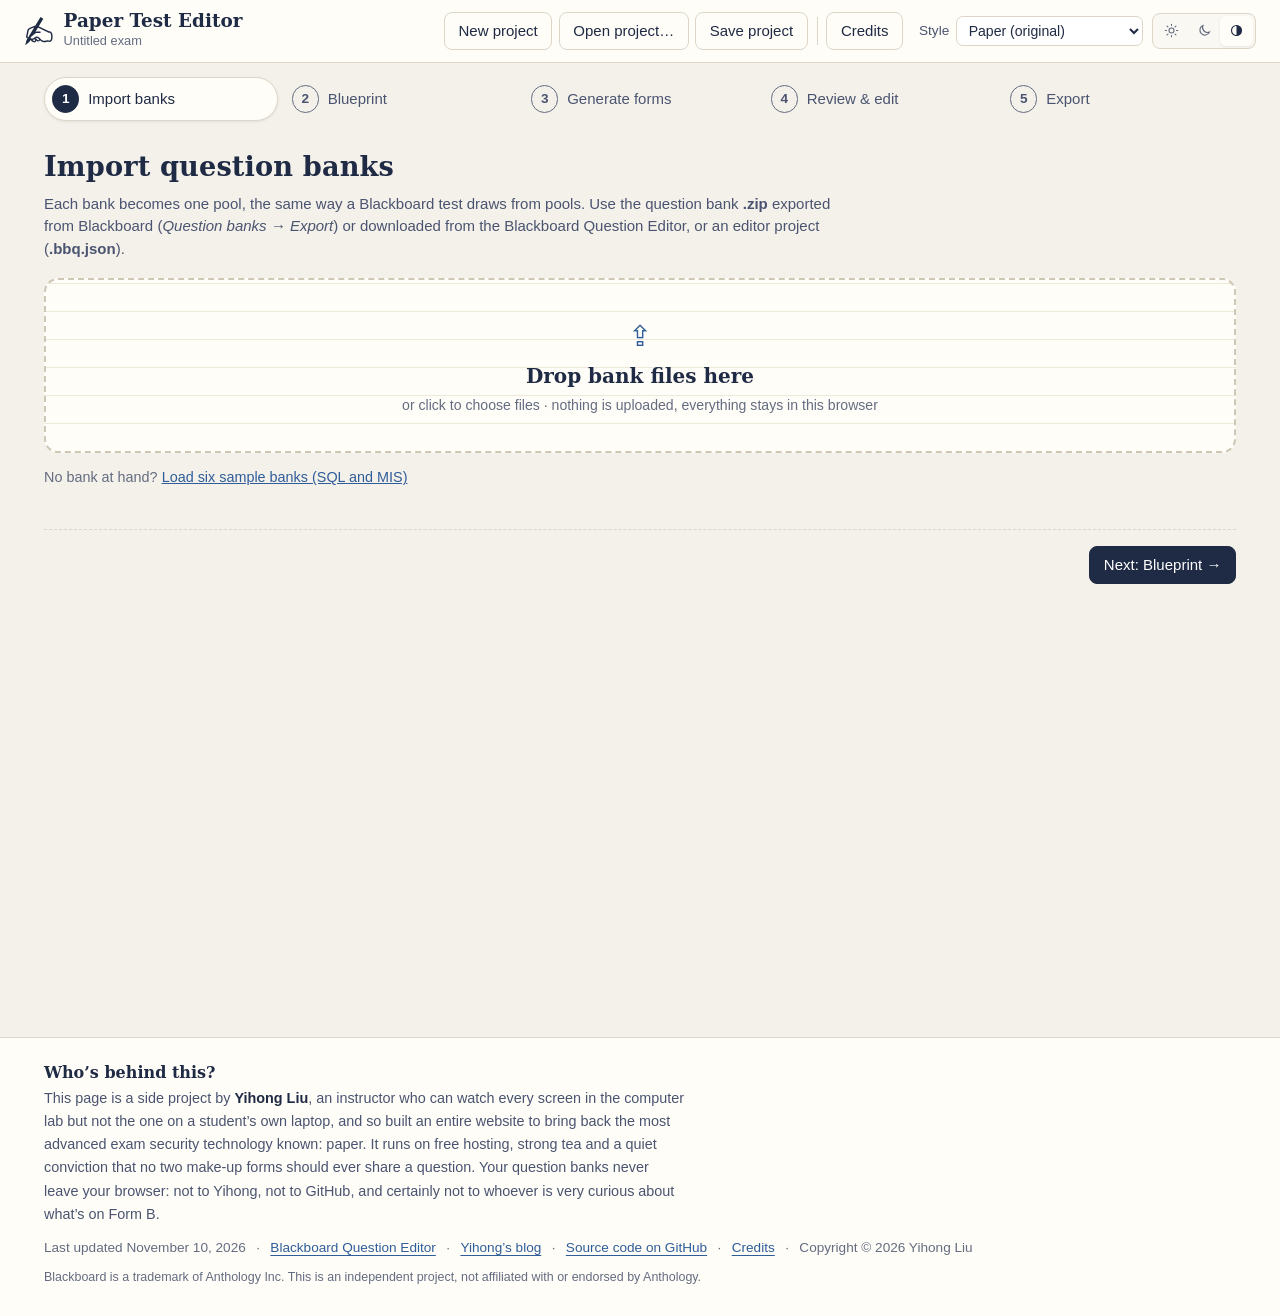
==== commit 3213c561: "[PATCH] accessibility fixes" ====
--- a/index.html
+++ b/index.html
@@ -92,7 +92,7 @@
         <p>Each bank becomes one pool, the same way a Blackboard test draws from pools. Use the question bank <b>.zip</b> exported from Blackboard (<i>Question banks → Export</i>) or downloaded from the Blackboard Question Editor, or an editor project (<b>.bbq.json</b>).</p>
       </div>
       <label class="drop" id="drop">
-        <input type="file" id="file-banks" accept=".zip,.json" multiple hidden>
+        <input type="file" id="file-banks" class="sr-only" accept=".zip,.json" multiple>
         <span class="drop-icon" aria-hidden="true">⇪</span>
         <b>Drop bank files here</b>
         <span>or click to choose files · nothing is uploaded, everything stays in this browser</span>
@@ -159,6 +159,7 @@
 
     <!-- 4. Review -->
     <section class="step" data-panel="review">
+      <h2 class="sr-only">Review &amp; edit</h2>
       <div class="review">
         <aside class="review-side">
           <div class="form-tabs" id="form-tabs"></div>
@@ -168,17 +169,17 @@
             <button type="button" data-doc="key">Answer key</button>
           </div>
           <div class="side-card">
-            <h4>Answers</h4>
+            <h3>Answers</h3>
             <label class="radio"><input type="radio" name="answerMode" value="sheet"> On a separate answer sheet</label>
             <label class="radio"><input type="radio" name="answerMode" value="booklet"> In the test booklet</label>
             <div id="sheet-style-wrap">
-              <h4>Answer sheet style</h4>
+              <h3>Answer sheet style</h3>
               <label class="radio"><input type="radio" name="sheetStyle" value="bubbles"> Bubbles</label>
               <label class="radio"><input type="radio" name="sheetStyle" value="letters"> Letter boxes</label>
             </div>
           </div>
           <div class="side-card">
-            <h4>Layout</h4>
+            <h3>Layout</h3>
             <label class="check"><input type="checkbox" id="set-showSections"> Part headings</label>
             <label class="check"><input type="checkbox" id="set-showPoints"> Show points</label>
             <label class="check"><input type="checkbox" id="set-coverPage"> Separate cover page</label>
@@ -229,7 +230,7 @@
         Your question banks never leave your browser: not to Yihong, not to GitHub, and certainly not to whoever is very curious about what’s on Form B.
       </p>
       <p class="foot-meta">
-        <span>Last updated <time datetime="2026-11-04">November 4, 2026</time></span>
+        <span>Last updated <time datetime="2026-11-10">November 10, 2026</time></span>
         <a href="https://liu-yihong.github.io/blackboard-question-editor/" target="_blank" rel="noopener noreferrer">Blackboard Question Editor</a>
         <a href="https://blog.yihong-liu.com/" target="_blank" rel="noopener noreferrer">Yihong’s blog</a>
         <a href="https://github.com/liu-yihong/paper-test-editor" target="_blank" rel="noopener noreferrer">Source code on GitHub</a>
@@ -242,7 +243,7 @@
 </div>
 
 <div id="print-root" aria-hidden="true"></div>
-<div id="modal" class="modal" hidden><div class="modal-box" role="dialog" aria-modal="true"><header><h3 id="modal-title"></h3><button type="button" class="x" id="modal-x" aria-label="Close">×</button></header><div id="modal-body" class="modal-body"></div><footer id="modal-actions"></footer></div></div>
+<div id="modal" class="modal" hidden><section class="modal-box" role="dialog" aria-modal="true" aria-labelledby="modal-title"><header><h3 id="modal-title"></h3><button type="button" class="x" id="modal-x" aria-label="Close">×</button></header><div id="modal-body" class="modal-body"></div><footer id="modal-actions"></footer></section></div>
 <div id="toast" class="toast" role="status" hidden></div>
 
 <!-- defer: the scripts download in parallel and run in this order after the page has been parsed,
--- a/css/app.css
+++ b/css/app.css
@@ -4,16 +4,16 @@
   --surface: #fffdf8;
   --ink: #1f2a44;
   --ink-2: #4a5470;
-  --muted: #7a8296;
+  --muted: #646c80;
   --line: #ddd6c8;
   --line-2: #e9e3d6;
   --accent: #2f5d9a;
   --accent-soft: #e4ecf7;
-  --red: #c8553d;
+  --red: #b0462e;
   --red-soft: #f9e6e1;
-  --green: #3f7d4e;
+  --green: #3b754a;
   --green-soft: #e3f0e5;
-  --amber: #a86b12;
+  --amber: #946112;
   --amber-soft: #fbf0d9;
   --radius: 10px;
   --surface-2: #faf8f3;   /* toolbars, table headers */
@@ -74,7 +74,7 @@
 h2, h3, h4 { font-family: var(--serif); font-weight: 600; margin: 0; letter-spacing: .005em; }
 h2 { font-size: 1.7rem; }
 h3 { font-size: 1.15rem; margin-bottom: .6rem; }
-h4 { font-size: .95rem; margin: .2rem 0 .35rem; }
+h4, .review-side h3 { font-size: .95rem; margin: .2rem 0 .35rem; }
 small, .muted { color: var(--muted); }
 
 /* ---------- top bar & stepper ---------- */
@@ -116,6 +116,9 @@
 .step.active { display: block; animation: fade .18s ease-out; }
 @keyframes fade { from { opacity: 0; transform: translateY(4px); } to { opacity: 1; transform: none; } }
 .step-head { margin: .6rem 0 1.1rem; max-width: 820px; }
+.step h2[tabindex="-1"]:focus { outline: none; } /* focused by script after Next/Back, to announce the step */
+/* visually hidden, still read by screen readers and reachable by keyboard */
+.sr-only { position: absolute !important; width: 1px; height: 1px; padding: 0; margin: -1px; overflow: hidden; clip: rect(0 0 0 0); clip-path: inset(50%); white-space: nowrap; border: 0; }
 .step-head p { color: var(--ink-2); margin: .35rem 0 0; }
 .step-foot { display: flex; justify-content: space-between; align-items: center; margin-top: 1.5rem; padding-top: 1rem; border-top: 1px dashed var(--line); }
 
@@ -136,6 +139,8 @@
 /* ---------- import ---------- */
 .drop { display: grid; place-items: center; gap: .2rem; text-align: center; padding: 2.2rem 1rem; border: 2px dashed var(--dash); border-radius: 14px; background: repeating-linear-gradient(0deg, transparent 0 27px, var(--drop-lines) 27px 28px), var(--surface); cursor: pointer; transition: border-color .15s, background-color .15s; }
 .drop:hover, .drop.over { border-color: var(--accent); }
+/* the file input inside is hidden from view but not from the keyboard: Tab to the box, then Enter or Space */
+.drop:focus-within { border-color: var(--accent); outline: 2px solid var(--accent); outline-offset: 2px; }
 .drop.over { background-color: var(--accent-soft); }
 .drop b { font-family: var(--serif); font-size: 1.25rem; color: var(--ink); }
 .drop span { color: var(--muted); font-weight: 400; }
@@ -224,8 +229,9 @@
 .paper-stage .paper { margin: 0 auto; box-shadow: 0 2px 10px rgba(0,0,0,.18); }
 .paper-stage .pp-q { position: relative; border-radius: 4px; transition: background .12s; }
 .paper-stage .pp-q:hover { background: #f4f7fc; box-shadow: 0 0 0 6px #f4f7fc; }
-.pp-tools { position: absolute; right: -4px; top: -4px; display: none; gap: .25rem; font-family: var(--sans); }
-.pp-q:hover .pp-tools, .pp-q:focus-within .pp-tools { display: flex; }
+/* Edit and Swap stay in the Tab order: they are only faded out until the question is pointed at or reached with Tab */
+.pp-tools { position: absolute; right: -4px; top: -4px; display: flex; gap: .25rem; font-family: var(--sans); opacity: 0; }
+.pp-q:hover .pp-tools, .pp-q:focus-within .pp-tools { opacity: 1; }
 .pp-tools button { font-size: .78rem; padding: .15rem .55rem; background: #1f2a44; color: #fff; border-color: #1f2a44; border-radius: 6px; box-shadow: none; }
 .pp-q.flash { animation: flash 1.2s ease-out; }
 @keyframes flash { from { background: #fff3c4; } to { background: transparent; } }
@@ -801,8 +807,8 @@
 
 /* ---------- Windows XP (after XP.css) ---------- */
 :root[data-skin="xp"] {
-  --bg: #cfe0f4; --surface: #ece9d8; --surface-2: #f4f3ee; --field: #fff; --field-ink: #000; --ink: #000; --ink-2: #333; --muted: #6d6d6d;
-  --line: #aca899; --line-2: #d5d2c3; --accent: #245edb; --accent-soft: #d6e4fb; --red: #c4291c; --red-soft: #fde4e1; --green: #2f8a23; --green-soft: #e3f3dc;
+  --bg: #cfe0f4; --surface: #ece9d8; --surface-2: #f4f3ee; --field: #fff; --field-ink: #000; --ink: #000; --ink-2: #333; --muted: #616161;
+  --line: #aca899; --line-2: #d5d2c3; --accent: #2458cf; --accent-soft: #d6e4fb; --red: #b8291c; --red-soft: #fde4e1; --green: #216e1b; --green-soft: #e3f3dc;
   --amber: #7a5300; --amber-soft: #fff4c7; --primary: #245edb; --primary-hover: #1941a5; --primary-ink: #fff; --stage: #6f8fc4; --hl: #fff4c7;
   --drop-lines: #e3e0d0; --dash: #7f9db9; --warn-ink: #5c3e00; --bad-ink: #8a1d13; --ok-ink: #1f5c17; --shadow: none; --radius: 8px;
   --sans: Tahoma, "Trebuchet MS", Verdana, Geneva, sans-serif; --serif: "Trebuchet MS", Tahoma, Verdana, sans-serif;
@@ -845,8 +851,8 @@
 
 /* ---------- Windows 7 (after 7.css) ---------- */
 :root[data-skin="win7"] {
-  --bg: #d9e8f6; --surface: #fff; --surface-2: #f3f6fa; --field: #fff; --field-ink: #1e1e1e; --ink: #1e1e1e; --ink-2: #474747; --muted: #6f6f6f;
-  --line: #abadb3; --line-2: #d4dbe3; --accent: #2a6cb0; --accent-soft: #dcecfc; --red: #b42318; --red-soft: #fdeceb; --green: #2e7d32; --green-soft: #e3f3e4;
+  --bg: #d9e8f6; --surface: #fff; --surface-2: #f3f6fa; --field: #fff; --field-ink: #1e1e1e; --ink: #1e1e1e; --ink-2: #474747; --muted: #656565;
+  --line: #abadb3; --line-2: #d4dbe3; --accent: #2968a8; --accent-soft: #dcecfc; --red: #b42318; --red-soft: #fdeceb; --green: #29732d; --green-soft: #e3f3e4;
   --amber: #7a5300; --amber-soft: #fff4d1; --primary: #2a6cb0; --primary-hover: #1f5a96; --primary-ink: #fff; --stage: #8aa9c9; --hl: #fff4d1;
   --drop-lines: #e6eef7; --dash: #8eaccc; --warn-ink: #5c3e00; --bad-ink: #8a1d13; --ok-ink: #1d5c22; --shadow: none; --radius: 6px;
   --sans: "Segoe UI", "Segoe UI Variable", Tahoma, "Helvetica Neue", Arial, sans-serif; --serif: var(--sans);
@@ -878,17 +884,17 @@
 
 /* ---------- Pico (after Pico CSS) ---------- */
 :root[data-skin="pico"] {
-  --bg: #ffffff; --surface: #ffffff; --surface-2: #fbfcfc; --field: #fbfcfc; --field-ink: #373c44; --ink: #373c44; --ink-2: #646b79; --muted: #8891a4;
+  --bg: #ffffff; --surface: #ffffff; --surface-2: #fbfcfc; --field: #fbfcfc; --field-ink: #373c44; --ink: #373c44; --ink-2: #5f6674; --muted: #6a7386;
   --line: #cfd5e2; --line-2: #e7eaf0; --accent: #0172ad; --accent-soft: rgba(2 154 232 / .16); --red: #b71c1c; --red-soft: #fdecec; --green: #1e7b34; --green-soft: #e6f4ea;
   --amber: #8a5a00; --amber-soft: #fdf3d8; --primary: #0172ad; --primary-hover: #015887; --primary-ink: #fff; --stage: #dfe3ea; --hl: #fdf3d8;
   --drop-lines: #e7eaf0; --dash: #cfd5e2; --warn-ink: #8a5a00; --bad-ink: #b71c1c; --ok-ink: #1e7b34; color-scheme: light;
   --radius: .25rem; --shadow: .0625rem .125rem .75rem rgba(129, 145, 181, .12), 0 0 0 .0625rem rgba(129, 145, 181, .05);
 }
-@media (prefers-color-scheme: dark) { :root[data-skin="pico"]:not([data-theme="light"]) { --bg: #13171f; --surface: #181c25; --surface-2: #1c212c; --field: #1c212c; --field-ink: #c2c7d0; --ink: #c2c7d0; --ink-2: #8e97a8; --muted: #6c7486;
+@media (prefers-color-scheme: dark) { :root[data-skin="pico"]:not([data-theme="light"]) { --bg: #13171f; --surface: #181c25; --surface-2: #1c212c; --field: #1c212c; --field-ink: #c2c7d0; --ink: #c2c7d0; --ink-2: #99a2b3; --muted: #828a9c;
   --line: #3b4457; --line-2: #2a3140; --accent: #01aaff; --accent-soft: rgba(1 170 255 / .2); --red: #ff8a80; --red-soft: #3a1b1b; --green: #6fd08c; --green-soft: #173322;
   --amber: #f2bd55; --amber-soft: #33290f; --primary: #01aaff; --primary-hover: #79c0ff; --primary-ink: #0a0c10; --stage: #0b0d12; --hl: #33290f;
   --drop-lines: #2a3140; --dash: #3b4457; --warn-ink: #f2bd55; --bad-ink: #ff8a80; --ok-ink: #6fd08c; --shadow: 0 0 0 .0625rem rgba(7,9,12,.3), .5rem 1rem 3rem rgba(7,9,12,.3); color-scheme: dark; } }
-:root[data-skin="pico"][data-theme="dark"] { --bg: #13171f; --surface: #181c25; --surface-2: #1c212c; --field: #1c212c; --field-ink: #c2c7d0; --ink: #c2c7d0; --ink-2: #8e97a8; --muted: #6c7486;
+:root[data-skin="pico"][data-theme="dark"] { --bg: #13171f; --surface: #181c25; --surface-2: #1c212c; --field: #1c212c; --field-ink: #c2c7d0; --ink: #c2c7d0; --ink-2: #99a2b3; --muted: #828a9c;
   --line: #3b4457; --line-2: #2a3140; --accent: #01aaff; --accent-soft: rgba(1 170 255 / .2); --red: #ff8a80; --red-soft: #3a1b1b; --green: #6fd08c; --green-soft: #173322;
   --amber: #f2bd55; --amber-soft: #33290f; --primary: #01aaff; --primary-hover: #79c0ff; --primary-ink: #0a0c10; --stage: #0b0d12; --hl: #33290f;
   --drop-lines: #2a3140; --dash: #3b4457; --warn-ink: #f2bd55; --bad-ink: #ff8a80; --ok-ink: #6fd08c; --shadow: 0 0 0 .0625rem rgba(7,9,12,.3), .5rem 1rem 3rem rgba(7,9,12,.3); color-scheme: dark; }
@@ -903,21 +909,21 @@
 
 /* ---------- MVP.css ---------- */
 :root[data-skin="mvp"] {
-  --bg: #ffffff; --surface: #ffffff; --surface-2: #f8f8f8; --field: #ffffff; --field-ink: #000000; --ink: #000000; --ink-2: #4f4f4f; --muted: #808080;
-  --line: #cccccc; --line-2: #f2f2f2; --accent: #118bee; --accent-soft: #e6f2fd; --red: #c5221f; --red-soft: #fdeceb; --green: #1e7b34; --green-soft: #e6f4ea;
-  --amber: #8a5a00; --amber-soft: #fdf3d8; --primary: #118bee; --primary-hover: #0a6ec0; --primary-ink: #fff; --stage: #e4e4e4; --hl: #fdf3d8;
+  --bg: #ffffff; --surface: #ffffff; --surface-2: #f8f8f8; --field: #ffffff; --field-ink: #000000; --ink: #000000; --ink-2: #4f4f4f; --muted: #707070;
+  --line: #cccccc; --line-2: #f2f2f2; --accent: #116fb6; --accent-soft: #e6f2fd; --red: #c5221f; --red-soft: #fdeceb; --green: #1e7b34; --green-soft: #e6f4ea;
+  --amber: #8a5a00; --amber-soft: #fdf3d8; --primary: #1178c8; --primary-hover: #0a6ec0; --primary-ink: #fff; --stage: #e4e4e4; --hl: #fdf3d8;
   --drop-lines: #f2f2f2; --dash: #cccccc; --warn-ink: #8a5a00; --bad-ink: #c5221f; --ok-ink: #1e7b34; color-scheme: light;
   --radius: 8px; --shadow: 2px 2px 10px #cccccc;
   --sans: -apple-system, BlinkMacSystemFont, "Segoe UI", Roboto, Oxygen-Sans, Ubuntu, Cantarell, "Helvetica Neue", "PTE Fallback Sans", sans-serif; --serif: var(--sans);
 }
-@media (prefers-color-scheme: dark) { :root[data-skin="mvp"]:not([data-theme="light"]) { --bg: #333333; --surface: #3d3d3d; --surface-2: #444444; --field: #444444; --field-ink: #f7f7f7; --ink: #f7f7f7; --ink-2: #cfcfcf; --muted: #a5a5a5;
-  --line: #6a6a6a; --line-2: #555555; --accent: #0097fc; --accent-soft: #24445f; --red: #ff8a7f; --red-soft: #4a2723; --green: #7fd49a; --green-soft: #25402d;
-  --amber: #f2bd55; --amber-soft: #4a3e1c; --primary: #0097fc; --primary-hover: #4db8ff; --primary-ink: #fff; --stage: #222222; --hl: #4a3e1c;
-  --drop-lines: #555555; --dash: #6a6a6a; --warn-ink: #f2bd55; --bad-ink: #ff8a7f; --ok-ink: #7fd49a; --shadow: 2px 2px 10px #222; color-scheme: dark; } }
-:root[data-skin="mvp"][data-theme="dark"] { --bg: #333333; --surface: #3d3d3d; --surface-2: #444444; --field: #444444; --field-ink: #f7f7f7; --ink: #f7f7f7; --ink-2: #cfcfcf; --muted: #a5a5a5;
-  --line: #6a6a6a; --line-2: #555555; --accent: #0097fc; --accent-soft: #24445f; --red: #ff8a7f; --red-soft: #4a2723; --green: #7fd49a; --green-soft: #25402d;
-  --amber: #f2bd55; --amber-soft: #4a3e1c; --primary: #0097fc; --primary-hover: #4db8ff; --primary-ink: #fff; --stage: #222222; --hl: #4a3e1c;
-  --drop-lines: #555555; --dash: #6a6a6a; --warn-ink: #f2bd55; --bad-ink: #ff8a7f; --ok-ink: #7fd49a; --shadow: 2px 2px 10px #222; color-scheme: dark; }
+@media (prefers-color-scheme: dark) { :root[data-skin="mvp"]:not([data-theme="light"]) { --bg: #333333; --surface: #3d3d3d; --surface-2: #444444; --field: #444444; --field-ink: #f7f7f7; --ink: #f7f7f7; --ink-2: #cfcfcf; --muted: #b3b3b3;
+  --line: #6a6a6a; --line-2: #555555; --accent: #63baff; --accent-soft: #24445f; --red: #ff9691; --red-soft: #4a2723; --green: #7fd49a; --green-soft: #25402d;
+  --amber: #f2bd55; --amber-soft: #4a3e1c; --primary: #0078cc; --primary-hover: #4db8ff; --primary-ink: #fff; --stage: #222222; --hl: #4a3e1c;
+  --drop-lines: #555555; --dash: #6a6a6a; --warn-ink: #f2bd55; --bad-ink: #ff9691; --ok-ink: #7fd49a; --shadow: 2px 2px 10px #222; color-scheme: dark; } }
+:root[data-skin="mvp"][data-theme="dark"] { --bg: #333333; --surface: #3d3d3d; --surface-2: #444444; --field: #444444; --field-ink: #f7f7f7; --ink: #f7f7f7; --ink-2: #cfcfcf; --muted: #b3b3b3;
+  --line: #6a6a6a; --line-2: #555555; --accent: #63baff; --accent-soft: #24445f; --red: #ff9691; --red-soft: #4a2723; --green: #7fd49a; --green-soft: #25402d;
+  --amber: #f2bd55; --amber-soft: #4a3e1c; --primary: #0078cc; --primary-hover: #4db8ff; --primary-ink: #fff; --stage: #222222; --hl: #4a3e1c;
+  --drop-lines: #555555; --dash: #6a6a6a; --warn-ink: #f2bd55; --bad-ink: #ff9691; --ok-ink: #7fd49a; --shadow: 2px 2px 10px #222; color-scheme: dark; }
 [data-skin="mvp"] body { font-size: 16px; line-height: 1.55; }
 [data-skin="mvp"] h2, [data-skin="mvp"] h3, [data-skin="mvp"] .brand b { font-weight: 700; }
 [data-skin="mvp"] :is(.card, .modal-box) { border: 1px solid var(--line-2); box-shadow: var(--shadow); }
@@ -931,7 +937,7 @@
 /* ---------- new.css ---------- */
 :root[data-skin="new"] {
   --bg: #ffffff; --surface: #ffffff; --surface-2: #f6f8fa; --field: #ffffff; --field-ink: #000000; --ink: #000000; --ink-2: #1a1a1a; --muted: #555c66;
-  --line: #d0d4da; --line-2: #e5e7eb; --accent: #0070f3; --accent-soft: #e5f0ff; --red: #c5221f; --red-soft: #fdeceb; --green: #1e7b34; --green-soft: #e6f4ea;
+  --line: #d0d4da; --line-2: #e5e7eb; --accent: #0067d8; --accent-soft: #e5f0ff; --red: #c5221f; --red-soft: #fdeceb; --green: #1e7b34; --green-soft: #e6f4ea;
   --amber: #8a5a00; --amber-soft: #fdf3d8; --primary: #0070f3; --primary-hover: #0366d6; --primary-ink: #fff; --stage: #e9ecef; --hl: #fdf3d8;
   --drop-lines: #e5e7eb; --dash: #d0d4da; --warn-ink: #8a5a00; --bad-ink: #c5221f; --ok-ink: #1e7b34; color-scheme: light;
   --radius: 4px; --shadow: none;
@@ -939,11 +945,11 @@
 }
 @media (prefers-color-scheme: dark) { :root[data-skin="new"]:not([data-theme="light"]) { --bg: #111111; --surface: #111111; --surface-2: #222222; --field: #1a1a1a; --field-ink: #ffffff; --ink: #ffffff; --ink-2: #eeeeee; --muted: #a8a8a8;
   --line: #444444; --line-2: #333333; --accent: #3291ff; --accent-soft: #10284a; --red: #ff8a7f; --red-soft: #3a1915; --green: #6fd08c; --green-soft: #173322;
-  --amber: #f2bd55; --amber-soft: #33290f; --primary: #3291ff; --primary-hover: #0070f3; --primary-ink: #fff; --stage: #000000; --hl: #33290f;
+  --amber: #f2bd55; --amber-soft: #33290f; --primary: #0074da; --primary-hover: #0070f3; --primary-ink: #fff; --stage: #000000; --hl: #33290f;
   --drop-lines: #333333; --dash: #444444; --warn-ink: #f2bd55; --bad-ink: #ff8a7f; --ok-ink: #6fd08c; --shadow: none; color-scheme: dark; } }
 :root[data-skin="new"][data-theme="dark"] { --bg: #111111; --surface: #111111; --surface-2: #222222; --field: #1a1a1a; --field-ink: #ffffff; --ink: #ffffff; --ink-2: #eeeeee; --muted: #a8a8a8;
   --line: #444444; --line-2: #333333; --accent: #3291ff; --accent-soft: #10284a; --red: #ff8a7f; --red-soft: #3a1915; --green: #6fd08c; --green-soft: #173322;
-  --amber: #f2bd55; --amber-soft: #33290f; --primary: #3291ff; --primary-hover: #0070f3; --primary-ink: #fff; --stage: #000000; --hl: #33290f;
+  --amber: #f2bd55; --amber-soft: #33290f; --primary: #0074da; --primary-hover: #0070f3; --primary-ink: #fff; --stage: #000000; --hl: #33290f;
   --drop-lines: #333333; --dash: #444444; --warn-ink: #f2bd55; --bad-ink: #ff8a7f; --ok-ink: #6fd08c; --shadow: none; color-scheme: dark; }
 [data-skin="new"] body { font-size: 15.5px; line-height: 1.6; letter-spacing: -.005em; }
 [data-skin="new"] h2, [data-skin="new"] h3, [data-skin="new"] .brand b { font-weight: 700; letter-spacing: -.01em; }
@@ -958,18 +964,18 @@
 
 /* ---------- Sakura ---------- */
 :root[data-skin="sakura"] {
-  --bg: #f9f9f9; --surface: #ffffff; --surface-2: #f1f1f1; --field: #ffffff; --field-ink: #4a4a4a; --ink: #4a4a4a; --ink-2: #5e5e5e; --muted: #8a8a8a;
-  --line: #c9c9c9; --line-2: #e2e2e2; --accent: #1d7484; --accent-soft: #e2f0f2; --red: #b42318; --red-soft: #fbeaea; --green: #2e7d4f; --green-soft: #e5f2ea;
+  --bg: #f9f9f9; --surface: #ffffff; --surface-2: #f1f1f1; --field: #ffffff; --field-ink: #4a4a4a; --ink: #4a4a4a; --ink-2: #5e5e5e; --muted: #6c6c6c;
+  --line: #c9c9c9; --line-2: #e2e2e2; --accent: #1d7484; --accent-soft: #e2f0f2; --red: #b42318; --red-soft: #fbeaea; --green: #2c794d; --green-soft: #e5f2ea;
   --amber: #8a5a00; --amber-soft: #fbf2da; --primary: #1d7484; --primary-hover: #982c61; --primary-ink: #f9f9f9; --stage: #e6e6e6; --hl: #fbf2da;
-  --drop-lines: #e2e2e2; --dash: #c9c9c9; --warn-ink: #8a5a00; --bad-ink: #b42318; --ok-ink: #2e7d4f; color-scheme: light;
+  --drop-lines: #e2e2e2; --dash: #c9c9c9; --warn-ink: #8a5a00; --bad-ink: #b42318; --ok-ink: #2c794d; color-scheme: light;
   --radius: 4px; --shadow: none;
   --sans: "Noto Sans", -apple-system, BlinkMacSystemFont, "Segoe UI", Roboto, "Helvetica Neue", Arial, "PTE Fallback Sans", sans-serif; --serif: var(--sans);
 }
-@media (prefers-color-scheme: dark) { :root[data-skin="sakura"]:not([data-theme="light"]) { --bg: #222222; --surface: #2b2b2b; --surface-2: #333333; --field: #2b2b2b; --field-ink: #c9c9c9; --ink: #c9c9c9; --ink-2: #b0b0b0; --muted: #8c8c8c;
+@media (prefers-color-scheme: dark) { :root[data-skin="sakura"]:not([data-theme="light"]) { --bg: #222222; --surface: #2b2b2b; --surface-2: #333333; --field: #2b2b2b; --field-ink: #c9c9c9; --ink: #c9c9c9; --ink-2: #b0b0b0; --muted: #9c9c9c;
   --line: #555555; --line-2: #3d3d3d; --accent: #79bdc9; --accent-soft: #23393d; --red: #ff8a7f; --red-soft: #3a1d1b; --green: #86cfa0; --green-soft: #203a29;
   --amber: #f2bd55; --amber-soft: #3a3016; --primary: #79bdc9; --primary-hover: #e48ab6; --primary-ink: #1b1b1b; --stage: #151515; --hl: #3a3016;
   --drop-lines: #3d3d3d; --dash: #555555; --warn-ink: #f2bd55; --bad-ink: #ff8a7f; --ok-ink: #86cfa0; --shadow: none; color-scheme: dark; } }
-:root[data-skin="sakura"][data-theme="dark"] { --bg: #222222; --surface: #2b2b2b; --surface-2: #333333; --field: #2b2b2b; --field-ink: #c9c9c9; --ink: #c9c9c9; --ink-2: #b0b0b0; --muted: #8c8c8c;
+:root[data-skin="sakura"][data-theme="dark"] { --bg: #222222; --surface: #2b2b2b; --surface-2: #333333; --field: #2b2b2b; --field-ink: #c9c9c9; --ink: #c9c9c9; --ink-2: #b0b0b0; --muted: #9c9c9c;
   --line: #555555; --line-2: #3d3d3d; --accent: #79bdc9; --accent-soft: #23393d; --red: #ff8a7f; --red-soft: #3a1d1b; --green: #86cfa0; --green-soft: #203a29;
   --amber: #f2bd55; --amber-soft: #3a3016; --primary: #79bdc9; --primary-hover: #e48ab6; --primary-ink: #1b1b1b; --stage: #151515; --hl: #3a3016;
   --drop-lines: #3d3d3d; --dash: #555555; --warn-ink: #f2bd55; --bad-ink: #ff8a7f; --ok-ink: #86cfa0; --shadow: none; color-scheme: dark; }
@@ -989,3 +995,21 @@
 [data-skin="system"] .chip { background: #fff; border: 1px solid #000; color: #000; }
 [data-skin="system"] .chip.ok, [data-skin="system"] .chip.warn, [data-skin="system"] .chip.bad { border-style: dashed; }
 @media print { html, body { background: #fff !important; color: #000; } :root[data-skin] { color-scheme: light !important; } }
+
+/* ---------- Device contrast settings (every style) ----------
+   "Increase contrast" (macOS, iOS, some Windows and Android settings): secondary text and borders
+   take the main text colour. Custom properties marked !important win over each style's palette. */
+@media (prefers-contrast: more) {
+  :root { --muted: var(--ink) !important; --ink-2: var(--ink) !important; --line: var(--ink) !important; --dash: var(--ink) !important; }
+  :is(button, input, select, textarea, summary, a):focus-visible { outline-width: 3px !important; }
+  button.link, .foot-meta a { text-decoration-thickness: 2px; }
+}
+/* Windows high-contrast mode: the system picks the colours. Shadows and backgrounds are dropped,
+   so selected items get an outline and floating boxes get a border. */
+@media (forced-colors: active) {
+  :is(.stepper button.active, .doc-tabs button.active, .form-tabs button.active, .theme-switch button[aria-pressed="true"],
+      .ed-seg button.on, .wy-btn.on, [aria-pressed="true"]) { outline: 2px solid Highlight; outline-offset: 1px; }
+  .modal-box, .toast, .pp-tools button, .card, .side-card { border: 1px solid CanvasText; }
+  .pp-tools { opacity: 1; } /* fading does not survive forced colours well; keep them shown */
+  .drop:focus-within { outline-color: Highlight; }
+}
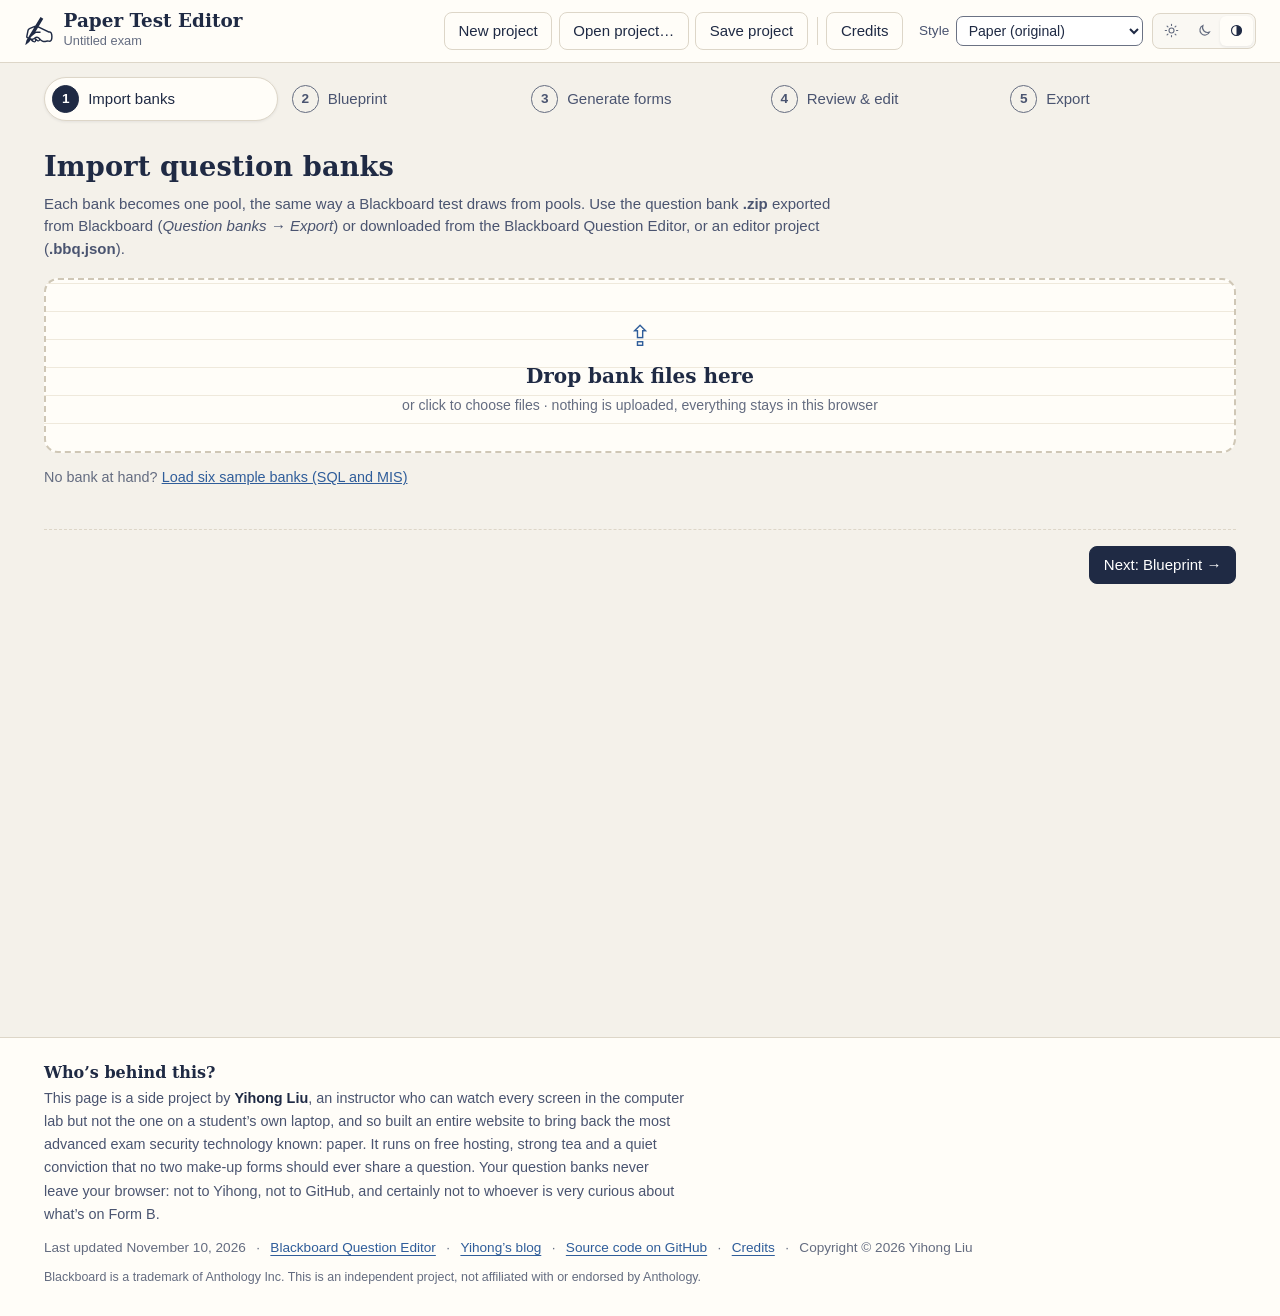
==== commit f5868aea: "[PATCH] accessibility fixes" ====
--- a/index.html
+++ b/index.html
@@ -162,8 +162,8 @@
       <h2 class="sr-only">Review &amp; edit</h2>
       <div class="review">
         <aside class="review-side">
-          <div class="form-tabs" id="form-tabs"></div>
-          <div class="doc-tabs" id="doc-tabs" role="tablist">
+          <div class="form-tabs" id="form-tabs" role="group" aria-label="Form"></div>
+          <div class="doc-tabs" id="doc-tabs" role="group" aria-label="Document">
             <button type="button" data-doc="booklet">Test booklet</button>
             <button type="button" data-doc="sheet">Answer sheet</button>
             <button type="button" data-doc="key">Answer key</button>
@@ -244,7 +244,8 @@
 
 <div id="print-root" aria-hidden="true"></div>
 <div id="modal" class="modal" hidden><section class="modal-box" role="dialog" aria-modal="true" aria-labelledby="modal-title"><header><h3 id="modal-title"></h3><button type="button" class="x" id="modal-x" aria-label="Close">×</button></header><div id="modal-body" class="modal-body"></div><footer id="modal-actions"></footer></section></div>
-<div id="toast" class="toast" role="status" hidden></div>
+<div id="toast" class="toast" aria-hidden="true" hidden></div>
+<div id="sr-status" class="sr-only" role="status" aria-live="polite"></div>
 
 <!-- defer: the scripts download in parallel and run in this order after the page has been parsed,
      so they never hold up the first paint. js/samples.js (the sample banks) is loaded only when asked for. -->
--- a/css/app.css
+++ b/css/app.css
@@ -1,5 +1,7 @@
 /* Paper Test Editor — app and paper styles */
 :root {
+  /* outline of text boxes and menus: part way from the field colour to the text colour, so it reaches 3:1 in every style */
+  --field-line: color-mix(in srgb, var(--ink) 66%, var(--field));
   --bg: #f4f1ea;
   --surface: #fffdf8;
   --ink: #1f2a44;
@@ -118,13 +120,13 @@
 .step-head { margin: .6rem 0 1.1rem; max-width: 820px; }
 .step h2[tabindex="-1"]:focus { outline: none; } /* focused by script after Next/Back, to announce the step */
 /* visually hidden, still read by screen readers and reachable by keyboard */
-.sr-only { position: absolute !important; width: 1px; height: 1px; padding: 0; margin: -1px; overflow: hidden; clip: rect(0 0 0 0); clip-path: inset(50%); white-space: nowrap; border: 0; }
+.sr-only { position: absolute !important; width: 1px !important; height: 1px !important; padding: 0 !important; margin: -1px !important; overflow: hidden; clip: rect(0 0 0 0); clip-path: inset(50%); white-space: nowrap; border: 0; }
 .step-head p { color: var(--ink-2); margin: .35rem 0 0; }
 .step-foot { display: flex; justify-content: space-between; align-items: center; margin-top: 1.5rem; padding-top: 1rem; border-top: 1px dashed var(--line); }
 
 .card, .side-card { background: var(--surface); border: 1px solid var(--line); border-radius: var(--radius); padding: 1.1rem 1.25rem; margin-bottom: 1rem; }
 label { display: block; font-size: .88rem; color: var(--ink-2); font-weight: 500; }
-input:not([type=checkbox]):not([type=radio]), select, textarea { display: block; width: 100%; margin-top: .25rem; padding: .48rem .6rem; border: 1px solid var(--line); border-radius: 7px; background: var(--field); color: var(--ink); font-weight: 400; }
+input:not([type=checkbox]):not([type=radio]), select, textarea { display: block; width: 100%; margin-top: .25rem; padding: .48rem .6rem; border: 1px solid var(--field-line); border-radius: 7px; background: var(--field); color: var(--ink); font-weight: 400; }
 textarea { resize: vertical; font-family: var(--sans); line-height: 1.45; }
 textarea.mono { font-family: var(--mono); font-size: .88rem; }
 .grid-2 { display: grid; grid-template-columns: 1fr 1fr 180px; gap: .8rem; margin-bottom: .8rem; }
@@ -134,6 +136,7 @@
 fieldset.checks { border: 0; padding: 0; margin: .9rem 0 0; display: grid; gap: .35rem; }
 fieldset.checks label, label.check, label.radio { display: flex; gap: .5rem; align-items: baseline; font-weight: 400; color: var(--ink); }
 .inline-checks { grid-auto-flow: column; justify-content: start; gap: 1.2rem !important; }
+@media (max-width: 560px) { .inline-checks { grid-auto-flow: row; } } /* stack the options on very narrow screens */
 .btn-row { display: flex; gap: .5rem; flex-wrap: wrap; margin: .9rem 0; }
 
 /* ---------- import ---------- */
@@ -146,7 +149,7 @@
 .drop span { color: var(--muted); font-weight: 400; }
 .drop-icon { font-size: 1.8rem; color: var(--accent) !important; }
 .sample-line { color: var(--muted); font-size: .9rem; }
-.pool-list { display: grid; grid-template-columns: repeat(auto-fill, minmax(300px, 1fr)); gap: .8rem; margin-top: 1rem; }
+.pool-list { display: grid; grid-template-columns: repeat(auto-fill, minmax(min(300px, 100%), 1fr)); gap: .8rem; margin-top: 1rem; }
 .pool-card { background: var(--surface); border: 1px solid var(--line); border-left: 4px solid var(--accent); border-radius: var(--radius); padding: .85rem 1rem; display: grid; gap: .35rem; align-content: start; }
 .pool-card header { display: flex; justify-content: space-between; gap: .5rem; align-items: start; }
 .pool-card b { font-family: var(--serif); font-size: 1.05rem; }
@@ -513,7 +516,7 @@
 }
 
 /* ---------- WYSIWYG fields ---------- */
-.wy { border: 1px solid var(--line); border-radius: 8px; background: var(--field); margin-top: .25rem; position: relative; }
+.wy { border: 1px solid var(--field-line); border-radius: 8px; background: var(--field); margin-top: .25rem; position: relative; }
 .wy:focus-within { border-color: var(--accent); box-shadow: 0 0 0 3px var(--accent-soft); }
 .wy-bar { display: flex; flex-wrap: wrap; align-items: center; gap: .15rem; padding: .3rem .35rem; border-bottom: 1px solid var(--line-2); background: var(--surface-2); border-radius: 8px 8px 0 0; }
 .wy-btn { min-width: 2rem; height: 1.9rem; padding: 0 .45rem; border-color: transparent; background: transparent; font-size: .92rem; line-height: 1; color: var(--ink); }
@@ -667,6 +670,8 @@
 .theme-switch svg .fill { fill: currentColor; stroke: none; }
 @media (max-width: 1320px) { .theme-switch span { display: none; } }
 @media (max-width: 1080px) { .topbar { flex-wrap: wrap; } .topbar .top-actions { margin-left: 0; } }
+/* very narrow screens (or 400% zoom): the Style menu and Day/Night switch take their own lines */
+@media (max-width: 560px) { .topbar { padding-left: .8rem; padding-right: .8rem; } .appearance { flex-wrap: wrap; } .skin-pick, .skin-pick select { max-width: 100%; } }
 
 /* credits */
 .credits h3 { font-size: 1.02rem; margin: 1.2rem 0 .5rem; }
@@ -843,7 +848,7 @@
 [data-skin="xp"] .stepper button.active span { background: #245edb; border-color: #245edb; }
 [data-skin="xp"] .stepper { --step-done: #21a121; --step-done-soft: #eaf7e4; }
 :root[data-skin="xp"] { --pick-bg: #eaf7e4; --pick-fg: #1b7a1b; } /* the green of XP's own checkboxes, as in the stepper */
-[data-skin="xp"] :is(:is(#app, .modal) :is(input:not([type=checkbox], [type=radio], [type=range]), select, textarea), .wy) { background: #fff; border: 1px solid #7f9db9; border-radius: 0; box-shadow: none; }
+[data-skin="xp"] :is(:is(#app, .modal) :is(input:not([type=checkbox], [type=radio], [type=range]), select, textarea), .wy) { background: #fff; border: 1px solid #64819f; border-radius: 0; box-shadow: none; } /* XP's #7f9db9, darkened to 3:1 */
 [data-skin="xp"] .wy:focus-within { border-color: #245edb; box-shadow: none; }
 [data-skin="xp"] .wy-bar { border-radius: 0; }
 [data-skin="xp"] .site-foot { border-top: 1px solid #aca899; }
@@ -876,7 +881,7 @@
 [data-skin="win7"] :is(.form-tabs, .doc-tabs) button.active, [data-skin="win7"] .ed-seg button.on { border-color: #2c628b; color: #000; background: linear-gradient(180deg, #e5f4fc, #c4e5f6 30% 50%, #98d1ef 50%, #68b3db); box-shadow: inset 1px 1px 2px rgba(0, 0, 0, .25); }
 [data-skin="win7"] .ed-seg { border: 0; gap: 2px; overflow: visible; }
 [data-skin="win7"] .stepper button.active { background: var(--glass), #eaf3fb; border-color: #8eaccc; }
-[data-skin="win7"] :is(:is(#app, .modal) :is(input:not([type=checkbox], [type=radio], [type=range]), select, textarea), .wy) { background: #fff; border: 1px solid #abadb3; border-top-color: #8e9197; border-radius: 2px; box-shadow: none; }
+[data-skin="win7"] :is(:is(#app, .modal) :is(input:not([type=checkbox], [type=radio], [type=range]), select, textarea), .wy) { background: #fff; border: 1px solid #707479; border-top-color: #5f6268; /* 7.css greys, darkened to 3:1 */ border-radius: 2px; box-shadow: none; }
 [data-skin="win7"] .wy:focus-within, [data-skin="win7"] :is(#app, .modal) input:focus { border-color: #3d7bad; box-shadow: none; }
 [data-skin="win7"] .wy-bar { background: linear-gradient(180deg, #fafcfe, #e9eff6); border-radius: 0; }
 [data-skin="win7"] .site-foot { background: rgba(255, 255, 255, .6); border-top: 1px solid #a9c2dc; }
@@ -903,7 +908,7 @@
 [data-skin="pico"] :is(#app, .modal) button:not(.link, .x, .ed-x, .wy-btn, .ed-add, .wy-tgrid button, .ed-seg button, .stepper button, .theme-switch button, .pp-tools button) { border-radius: .25rem; padding: .5rem 1.1rem; }
 [data-skin="pico"] :is(#app, .modal) button:not(.link, .x, .ed-x, .wy-btn, .ed-add, .wy-tgrid button, .ed-seg button, .stepper button, .theme-switch button, .pp-tools button):not(.primary) { border-color: var(--line); color: var(--ink-2); background: transparent; }
 [data-skin="pico"] :is(#app, .modal) button:not(.link, .x, .ed-x, .wy-btn, .ed-add, .wy-tgrid button, .ed-seg button, .stepper button, .theme-switch button, .pp-tools button).small, [data-skin="pico"] .slots .order button { padding: .2rem .55rem; }
-[data-skin="pico"] :is(:is(#app, .modal) :is(input:not([type=checkbox], [type=radio], [type=range]), select, textarea), .wy) { background: var(--field); border-color: var(--line); border-radius: .25rem; }
+[data-skin="pico"] :is(:is(#app, .modal) :is(input:not([type=checkbox], [type=radio], [type=range]), select, textarea), .wy) { background: var(--field); border-color: var(--field-line); border-radius: .25rem; }
 [data-skin="pico"] :is(#app, .modal) :is(input, select, textarea):not([type=checkbox], [type=radio], [type=range]) { padding: .6rem .85rem; }
 [data-skin="pico"] .skin-pick select { padding: .3rem .6rem; }
 
@@ -931,7 +936,7 @@
 [data-skin="mvp"] :is(#app, .modal) button:not(.link, .x, .ed-x, .wy-btn, .ed-add, .wy-tgrid button, .ed-seg button, .stepper button, .theme-switch button, .pp-tools button):hover { background: var(--accent-soft); border-color: var(--accent); }
 [data-skin="mvp"] :is(#app, .modal) button.primary { background: var(--accent); color: var(--primary-ink); }
 [data-skin="mvp"] :is(#app, .modal) button.primary:hover { filter: brightness(1.12); background: var(--accent); }
-[data-skin="mvp"] :is(:is(#app, .modal) :is(input:not([type=checkbox], [type=radio], [type=range]), select, textarea), .wy) { border: 1px solid var(--line); border-radius: 5px; }
+[data-skin="mvp"] :is(:is(#app, .modal) :is(input:not([type=checkbox], [type=radio], [type=range]), select, textarea), .wy) { border: 1px solid var(--field-line); border-radius: 5px; }
 [data-skin="mvp"] .chip { border-radius: 99px; }
 
 /* ---------- new.css ---------- */
@@ -960,7 +965,7 @@
 [data-skin="new"] :is(#app, .modal) button.primary:hover { background: var(--primary-hover); }
 [data-skin="new"] .top-actions button { border-color: transparent; background: transparent; color: var(--ink-2); }
 [data-skin="new"] .top-actions button:hover { background: var(--line-2); color: var(--ink); }
-[data-skin="new"] :is(:is(#app, .modal) :is(input:not([type=checkbox], [type=radio], [type=range]), select, textarea), .wy) { border-color: var(--line); border-radius: 4px; }
+[data-skin="new"] :is(:is(#app, .modal) :is(input:not([type=checkbox], [type=radio], [type=range]), select, textarea), .wy) { border-color: var(--field-line); border-radius: 4px; }
 
 /* ---------- Sakura ---------- */
 :root[data-skin="sakura"] {
@@ -986,7 +991,7 @@
 [data-skin="sakura"] :is(#app, .modal) button:not(.link, .x, .ed-x, .wy-btn, .ed-add, .wy-tgrid button, .ed-seg button, .stepper button, .theme-switch button, .pp-tools button):hover { background: var(--primary-hover); border-color: var(--primary-hover); color: var(--primary-ink); }
 [data-skin="sakura"] .top-actions button, [data-skin="sakura"] .slots .order button { background: transparent; border-color: transparent; color: var(--accent); }
 [data-skin="sakura"] .top-actions button:hover { color: var(--primary-hover); background: transparent; border-color: transparent; text-decoration: underline; text-underline-offset: 3px; }
-[data-skin="sakura"] :is(:is(#app, .modal) :is(input:not([type=checkbox], [type=radio], [type=range]), select, textarea), .wy) { border-color: var(--line); }
+[data-skin="sakura"] :is(:is(#app, .modal) :is(input:not([type=checkbox], [type=radio], [type=range]), select, textarea), .wy) { border-color: var(--field-line); }
 [data-skin="sakura"] :is(.credits-list a, button.link, a) { color: var(--accent); }
 [data-skin="sakura"] :is(.credits-list a, button.link, a):hover { color: var(--primary-hover); }
 
@@ -1000,7 +1005,7 @@
    "Increase contrast" (macOS, iOS, some Windows and Android settings): secondary text and borders
    take the main text colour. Custom properties marked !important win over each style's palette. */
 @media (prefers-contrast: more) {
-  :root { --muted: var(--ink) !important; --ink-2: var(--ink) !important; --line: var(--ink) !important; --dash: var(--ink) !important; }
+  :root { --muted: var(--ink) !important; --ink-2: var(--ink) !important; --line: var(--ink) !important; --dash: var(--ink) !important; --field-line: var(--ink) !important; }
   :is(button, input, select, textarea, summary, a):focus-visible { outline-width: 3px !important; }
   button.link, .foot-meta a { text-decoration-thickness: 2px; }
 }
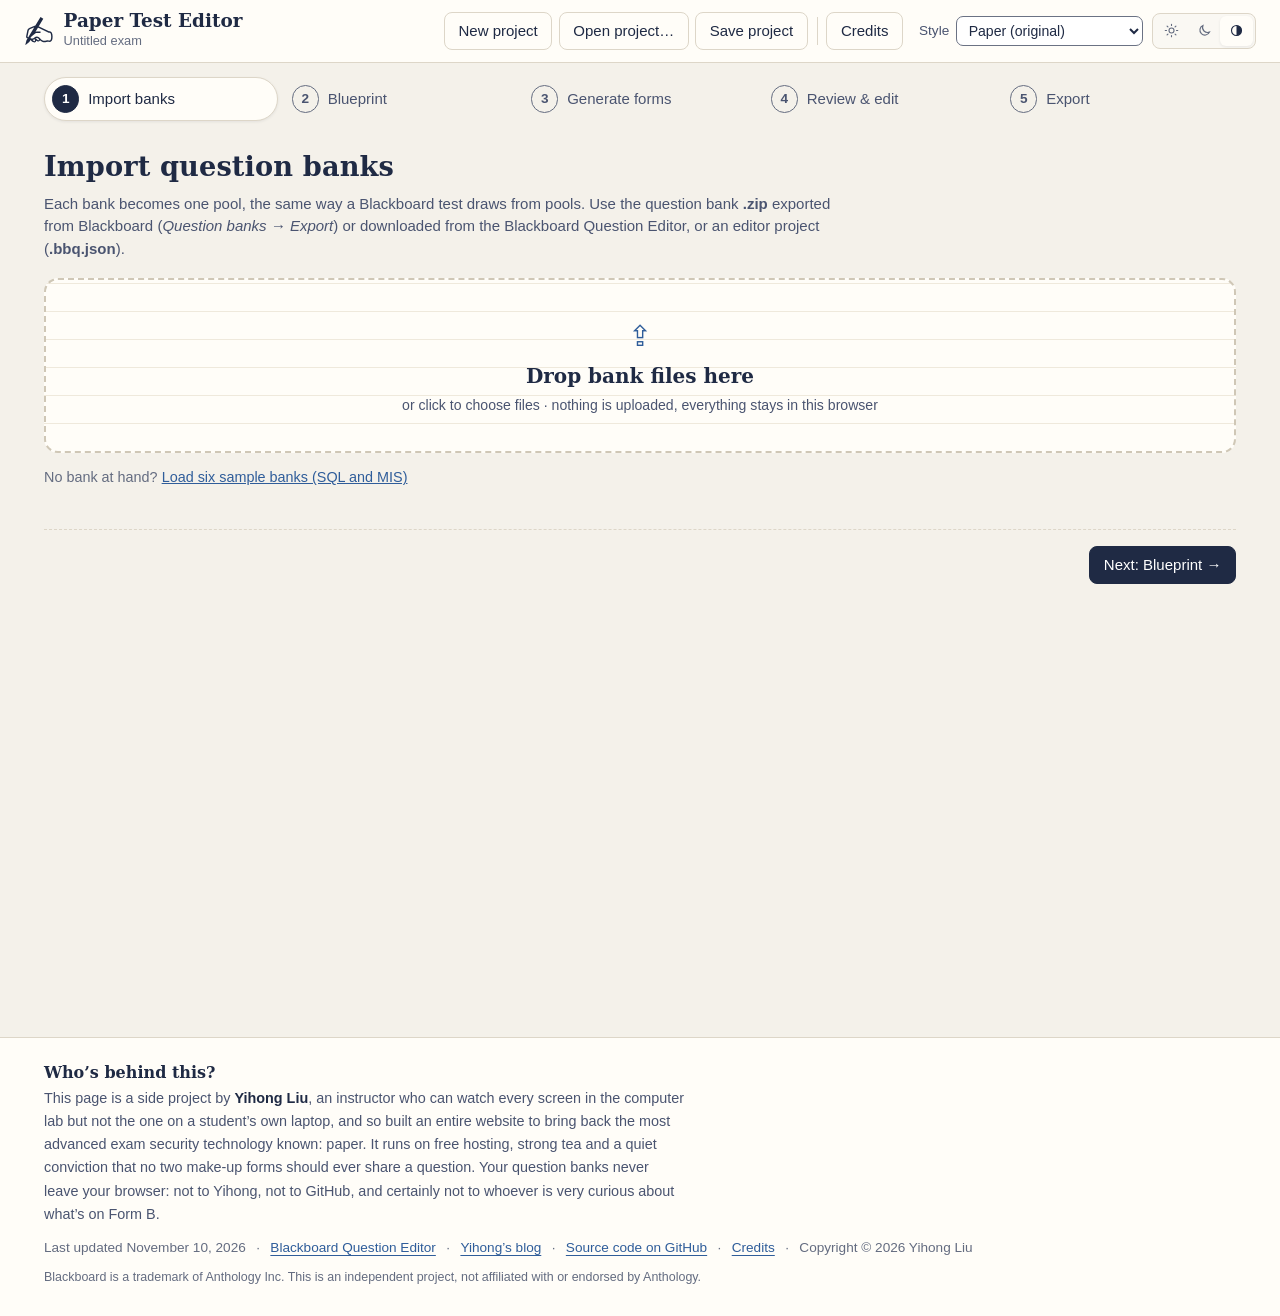
==== commit ff01014d: "[PATCH] accessibility fixes" ====
--- a/index.html
+++ b/index.html
@@ -37,10 +37,11 @@
 </head>
 <body>
 <div id="app">
+  <a class="skip-link" href="#main">Skip to the current step</a>
   <header class="topbar">
     <div class="brand">
       <svg class="brand-mark" width="30" height="30" aria-hidden="true" focusable="false" xmlns="http://www.w3.org/2000/svg" viewBox="0 0 2268.0 2268.0" fill="currentColor"><path d="M118 2184Q100 2184 105 2164L187 1839L1248 84L1458 209L837 1241L499 1491L451 1640L520 1768L400 1967L140 2173Q125 2184 118 2184ZM786 2002Q741 2002 680.5 1968Q620 1934 564.5 1881.5Q509 1829 477 1772L563 1722Q586 1762 629 1804Q672 1846 716 1874Q760 1902 786 1902Q809 1902 820 1884Q831 1866 831 1840Q831 1818 823.5 1794.5Q816 1771 801 1751L918 1762Q924 1780 927 1798.5Q930 1817 930 1836Q930 1902 893 1952Q856 2002 786 2002ZM1086 1932Q1046 1932 1000.5 1906.5Q955 1881 877 1814Q828 1772 803 1754Q778 1736 761 1730L797 1636Q826 1648 865 1674.5Q904 1701 951 1744Q1001 1789 1035 1810.5Q1069 1832 1086 1832Q1106 1832 1119 1808Q1132 1784 1132 1754Q1132 1750 1132 1747Q1132 1744 1131 1740L1229 1726Q1230 1733 1230.5 1740.5Q1231 1748 1231 1756Q1231 1826 1189.5 1879Q1148 1932 1086 1932ZM335 1718Q244 1718 193.5 1664.5Q143 1611 159 1531L252 1076Q264 1017 316.5 960.5Q369 904 434 879L940 680L980 782L474 981Q434 997 400 1032Q366 1067 360 1098L267 1553Q262 1580 279 1594Q296 1608 335 1608ZM1552 1978Q1475 1978 1407 1956.5Q1339 1935 1275.5 1890.5Q1212 1846 1147 1776Q1091 1715 1054 1690Q1017 1665 982 1665Q957 1665 926.5 1678Q896 1691 846 1723Q765 1775 704 1797.5Q643 1820 583 1820Q495 1820 440 1770Q385 1720 385 1640Q385 1596 431 1539.5Q477 1483 541 1430L779 1233Q822 1198 869.5 1183Q917 1168 980 1168H1249V1278H980Q934 1278 906 1287.5Q878 1297 849 1320L611 1513Q568 1548 531.5 1590.5Q495 1633 495 1640Q495 1673 517.5 1691.5Q540 1710 583 1710Q623 1710 664.5 1693.5Q706 1677 771 1636Q840 1592 889.5 1573.5Q939 1555 982 1555Q1044 1555 1096.5 1585Q1149 1615 1210 1683Q1299 1783 1377.5 1825.5Q1456 1868 1552 1868Q1607 1868 1664.5 1853.5Q1722 1839 1782 1839Q1830 1839 1875.5 1846Q1921 1853 1955 1853Q1993 1853 2023.5 1771.5Q2054 1690 2054 1566Q2054 1483 2039 1415Q2024 1347 2001.5 1307Q1979 1267 1955 1267H1862L1011 851L1059 753L1888 1157H1955Q2050 1157 2107 1272Q2164 1387 2164 1566Q2164 1742 2107.5 1852.5Q2051 1963 1955 1963Q1903 1963 1865.5 1956Q1828 1949 1782 1949Q1732 1949 1677.5 1963.5Q1623 1978 1552 1978Z"/></svg>
-      <div><b>Paper Test Editor</b><small id="project-name">Untitled exam</small></div>
+      <div><h1 class="brand-title"><b>Paper Test Editor</b></h1><small id="project-name">Untitled exam</small></div>
     </div>
     <nav class="top-actions" aria-label="Project">
       <button type="button" id="btn-new" title="Start an empty project. Pools, forms and the usage history in this browser are cleared, so save the current project first if you want to keep it.">New project</button>
@@ -48,7 +49,7 @@
       <button type="button" id="btn-save" title="Download this project (exam, pools, forms and usage history) as a .ptest.json file you can open later.">Save project</button>
       <span class="divider" aria-hidden="true"></span>
       <button type="button" id="btn-credits" title="Sources, tools and style inspirations behind this editor.">Credits</button>
-      <input type="file" id="file-project" accept=".json,.ptest.json" hidden>
+      <input type="file" id="file-project" accept=".json,.ptest.json" aria-label="Open project file" hidden>
     </nav>
     <div class="appearance">
       <label class="skin-pick" for="skin">Style
@@ -77,14 +78,14 @@
   </header>
 
   <ol class="stepper" id="stepper">
-    <li><button type="button" data-step="import" class="active" aria-current="step"><span>1</span>Import banks</button></li>
-    <li><button type="button" data-step="blueprint"><span>2</span>Blueprint</button></li>
-    <li><button type="button" data-step="generate"><span>3</span>Generate forms</button></li>
-    <li><button type="button" data-step="review"><span>4</span>Review &amp; edit</button></li>
-    <li><button type="button" data-step="export"><span>5</span>Export</button></li>
+    <li><button type="button" data-step="import" class="active" aria-current="step"><span>1</span> Import banks</button></li>
+    <li><button type="button" data-step="blueprint"><span>2</span> Blueprint</button></li>
+    <li><button type="button" data-step="generate"><span>3</span> Generate forms</button></li>
+    <li><button type="button" data-step="review"><span>4</span> Review &amp; edit</button></li>
+    <li><button type="button" data-step="export"><span>5</span> Export</button></li>
   </ol>
 
-  <main id="main">
+  <main id="main" tabindex="-1">
     <!-- 1. Import -->
     <section class="step active" data-panel="import">
       <div class="step-head">
@@ -142,6 +143,7 @@
           <label>Seed<span class="inline"><input id="gen-seed"><button type="button" id="btn-reseed" title="New random seed">↻</button></span></label>
         </div>
         <fieldset class="checks">
+          <legend class="sr-only">Order</legend>
           <label><input type="checkbox" id="set-shuffleQuestions"> Shuffle question order within each part</label>
           <label><input type="checkbox" id="set-mixSections"> Mix all parts together (no part headings)</label>
           <label><input type="checkbox" id="set-shuffleOptions"> Shuffle answer choices <small>(“All/None of the above” stay put; True/False is never reordered)</small></label>
@@ -207,6 +209,7 @@
       <div class="card batch">
         <h3>All forms at once</h3>
         <fieldset class="checks inline-checks">
+          <legend class="sr-only">Documents to include</legend>
           <label><input type="checkbox" id="batch-booklet" checked> Test booklets</label>
           <label><input type="checkbox" id="batch-sheet" checked> Answer sheets</label>
           <label><input type="checkbox" id="batch-key" checked> Answer keys</label>
@@ -243,7 +246,7 @@
 </div>
 
 <div id="print-root" aria-hidden="true"></div>
-<div id="modal" class="modal" hidden><section class="modal-box" role="dialog" aria-modal="true" aria-labelledby="modal-title"><header><h3 id="modal-title"></h3><button type="button" class="x" id="modal-x" aria-label="Close">×</button></header><div id="modal-body" class="modal-body"></div><footer id="modal-actions"></footer></section></div>
+<div id="modal" class="modal" hidden><section class="modal-box" role="dialog" aria-modal="true" aria-labelledby="modal-title"><header><h3 id="modal-title">Dialog</h3><button type="button" class="x" id="modal-x" aria-label="Close">×</button></header><div id="modal-body" class="modal-body"></div><footer id="modal-actions"></footer></section></div>
 <div id="toast" class="toast" aria-hidden="true" hidden></div>
 <div id="sr-status" class="sr-only" role="status" aria-live="polite"></div>
 
--- a/css/app.css
+++ b/css/app.css
@@ -89,7 +89,13 @@
 
 button { cursor: pointer; border: 1px solid var(--line); background: var(--surface); border-radius: 8px; padding: .42rem .85rem; transition: background .12s, border-color .12s, box-shadow .12s; }
 button:hover { border-color: var(--ink-2); }
-button:focus-visible, input:focus-visible, select:focus-visible, textarea:focus-visible { outline: 2px solid var(--accent); outline-offset: 1px; }
+button:focus-visible, input:focus-visible, select:focus-visible, textarea:focus-visible, a:focus-visible, summary:focus-visible { outline: 2px solid var(--accent); outline-offset: 1px; }
+#main:focus { outline: none; } /* focused by the skip link */
+/* skip link: hidden until it gets keyboard focus, then shown at the top left */
+.skip-link { position: absolute; left: .6rem; top: -3rem; z-index: 100; padding: .5rem .9rem; border-radius: 6px; background: var(--primary); color: var(--primary-ink); font-weight: 600; text-decoration: none; }
+.skip-link:focus { top: .6rem; }
+/* the app name is the page's h1; it keeps the look of the brand text */
+.brand-title { margin: 0; font: inherit; line-height: inherit; }
 button.primary { background: var(--primary); color: var(--primary-ink); border-color: var(--primary); }
 button.primary:hover { background: var(--primary-hover); border-color: var(--primary-hover); }
 button.big { padding: .65rem 1.4rem; font-size: 1.05rem; }
@@ -120,7 +126,7 @@
 .step-head { margin: .6rem 0 1.1rem; max-width: 820px; }
 .step h2[tabindex="-1"]:focus { outline: none; } /* focused by script after Next/Back, to announce the step */
 /* visually hidden, still read by screen readers and reachable by keyboard */
-.sr-only { position: absolute !important; width: 1px !important; height: 1px !important; padding: 0 !important; margin: -1px !important; overflow: hidden; clip: rect(0 0 0 0); clip-path: inset(50%); white-space: nowrap; border: 0; }
+.sr-only { position: absolute !important; width: 1px !important; height: 1px !important; padding: 0 !important; margin: -1px !important; overflow: hidden !important; clip: rect(0 0 0 0) !important; clip-path: inset(50%) !important; white-space: nowrap !important; border: 0 !important; }
 .step-head p { color: var(--ink-2); margin: .35rem 0 0; }
 .step-foot { display: flex; justify-content: space-between; align-items: center; margin-top: 1.5rem; padding-top: 1rem; border-top: 1px dashed var(--line); }
 
@@ -146,7 +152,7 @@
 .drop:focus-within { border-color: var(--accent); outline: 2px solid var(--accent); outline-offset: 2px; }
 .drop.over { background-color: var(--accent-soft); }
 .drop b { font-family: var(--serif); font-size: 1.25rem; color: var(--ink); }
-.drop span { color: var(--muted); font-weight: 400; }
+.drop span { color: var(--ink-2); font-weight: 400; } /* ink-2, not muted: it stays 4.5:1 where the ruled lines cross it */
 .drop-icon { font-size: 1.8rem; color: var(--accent) !important; }
 .sample-line { color: var(--muted); font-size: .9rem; }
 .pool-list { display: grid; grid-template-columns: repeat(auto-fill, minmax(min(300px, 100%), 1fr)); gap: .8rem; margin-top: 1rem; }
@@ -160,14 +166,14 @@
 .chip.bad { background: var(--bad-bg); color: var(--bad-fg); }
 
 /* ---------- blueprint ---------- */
-.table-wrap { overflow-x: auto; }
+.table-wrap { overflow-x: auto; position: relative; } /* keeps hidden heading text inside the scroll box */
 table.slots { width: 100%; border-collapse: collapse; }
 .slots th { text-align: left; font-size: .78rem; text-transform: uppercase; letter-spacing: .05em; color: var(--muted); font-weight: 600; padding: .3rem .5rem; border-bottom: 1px solid var(--line); }
 .slots td { padding: .5rem; border-bottom: 1px solid var(--line-2); vertical-align: middle; }
 .slots td input { margin: 0; }
 .slots input.num { width: 5.2rem; }
 .slots .order { white-space: nowrap; }
-.slots .order button { padding: .1rem .4rem; font-size: .8rem; }
+.slots .order button { padding: .1rem .4rem; font-size: .8rem; min-width: 24px; min-height: 24px; } /* WCAG 2.2 target size */
 .slots tfoot td { font-weight: 700; border-bottom: 0; }
 .slots .pool-name b { font-family: var(--serif); }
 .slots .sub { font-size: .8rem; color: var(--muted); }
@@ -218,6 +224,8 @@
 .review { display: grid; grid-template-columns: 250px 1fr; gap: 1.2rem; align-items: start; }
 .review-side { position: sticky; top: 76px; }
 .review-side .side-card { padding: .8rem .9rem; margin-bottom: .7rem; }
+/* rows at least 24px apart, so each small checkbox or radio has room to hit (WCAG 2.2 target size) */
+.review-side :is(label.check, label.radio) { min-height: 24px; align-items: center; }
 .review-side label.row { display: flex; justify-content: space-between; align-items: center; gap: .5rem; margin-top: .3rem; color: var(--ink); font-weight: 400; }
 .review-side label.row input, .review-side label.row select { width: 6.5rem; margin: 0; padding: .25rem .4rem; }
 .form-tabs { display: flex; flex-wrap: wrap; gap: .3rem; margin-bottom: .6rem; }
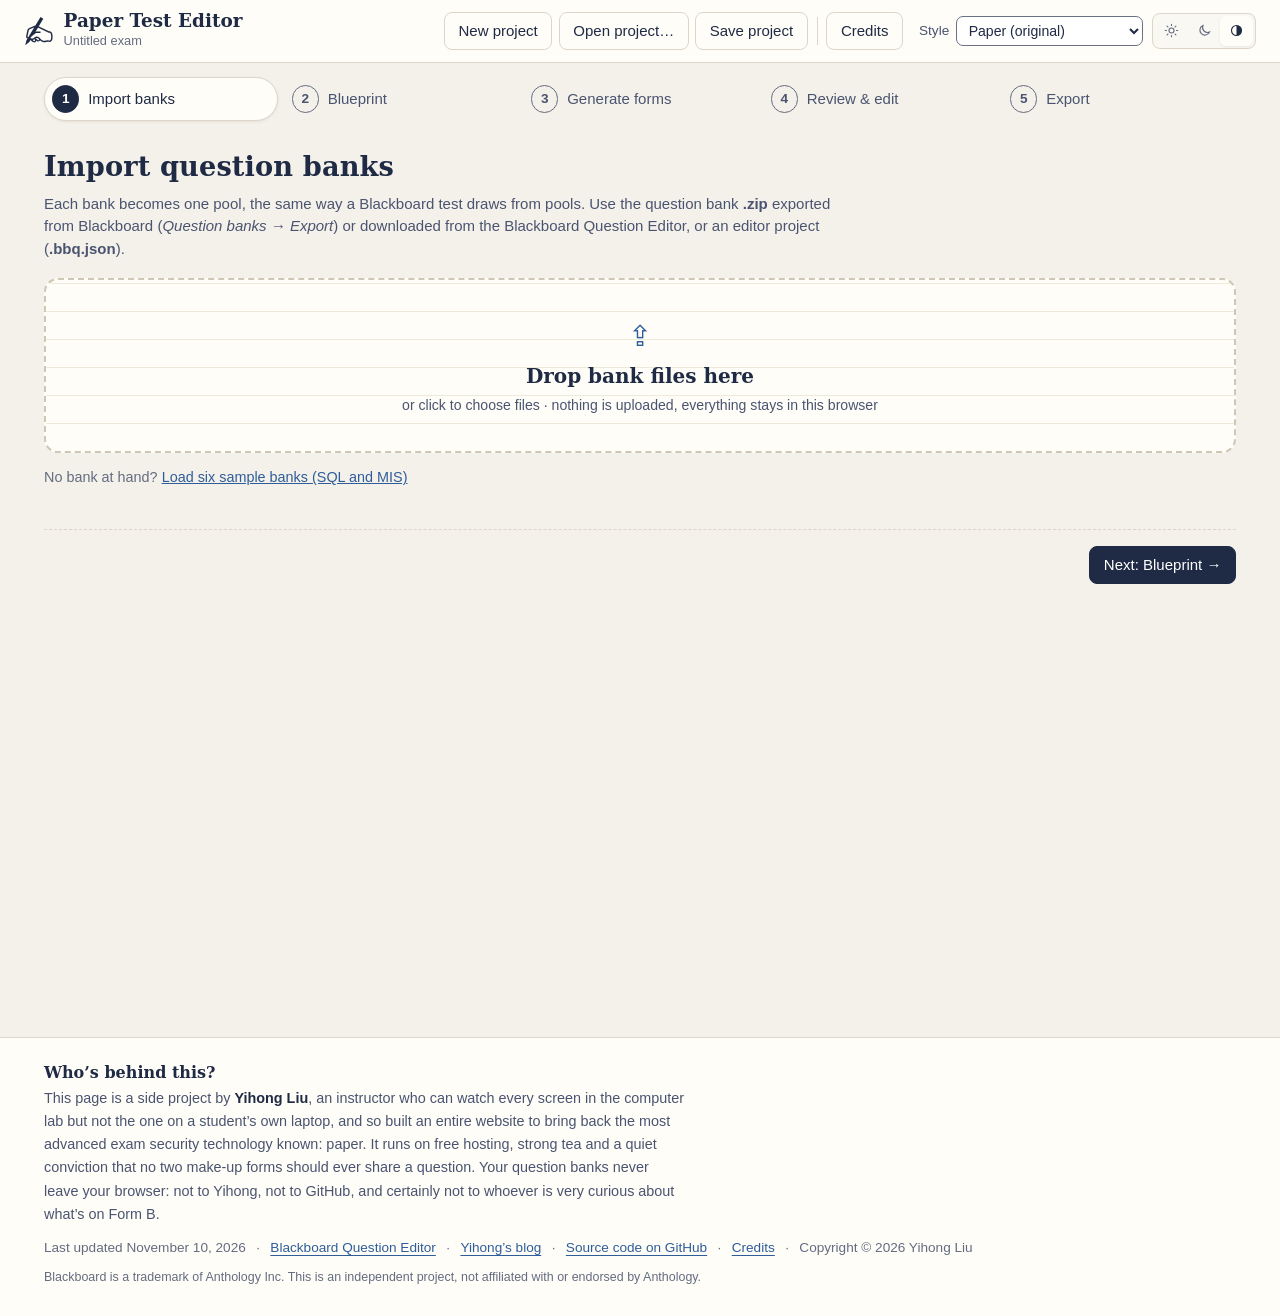
==== commit 7a36afc8: "[PATCH] accessibility fixes" ====
--- a/index.html
+++ b/index.html
@@ -41,7 +41,7 @@
   <header class="topbar">
     <div class="brand">
       <svg class="brand-mark" width="30" height="30" aria-hidden="true" focusable="false" xmlns="http://www.w3.org/2000/svg" viewBox="0 0 2268.0 2268.0" fill="currentColor"><path d="M118 2184Q100 2184 105 2164L187 1839L1248 84L1458 209L837 1241L499 1491L451 1640L520 1768L400 1967L140 2173Q125 2184 118 2184ZM786 2002Q741 2002 680.5 1968Q620 1934 564.5 1881.5Q509 1829 477 1772L563 1722Q586 1762 629 1804Q672 1846 716 1874Q760 1902 786 1902Q809 1902 820 1884Q831 1866 831 1840Q831 1818 823.5 1794.5Q816 1771 801 1751L918 1762Q924 1780 927 1798.5Q930 1817 930 1836Q930 1902 893 1952Q856 2002 786 2002ZM1086 1932Q1046 1932 1000.5 1906.5Q955 1881 877 1814Q828 1772 803 1754Q778 1736 761 1730L797 1636Q826 1648 865 1674.5Q904 1701 951 1744Q1001 1789 1035 1810.5Q1069 1832 1086 1832Q1106 1832 1119 1808Q1132 1784 1132 1754Q1132 1750 1132 1747Q1132 1744 1131 1740L1229 1726Q1230 1733 1230.5 1740.5Q1231 1748 1231 1756Q1231 1826 1189.5 1879Q1148 1932 1086 1932ZM335 1718Q244 1718 193.5 1664.5Q143 1611 159 1531L252 1076Q264 1017 316.5 960.5Q369 904 434 879L940 680L980 782L474 981Q434 997 400 1032Q366 1067 360 1098L267 1553Q262 1580 279 1594Q296 1608 335 1608ZM1552 1978Q1475 1978 1407 1956.5Q1339 1935 1275.5 1890.5Q1212 1846 1147 1776Q1091 1715 1054 1690Q1017 1665 982 1665Q957 1665 926.5 1678Q896 1691 846 1723Q765 1775 704 1797.5Q643 1820 583 1820Q495 1820 440 1770Q385 1720 385 1640Q385 1596 431 1539.5Q477 1483 541 1430L779 1233Q822 1198 869.5 1183Q917 1168 980 1168H1249V1278H980Q934 1278 906 1287.5Q878 1297 849 1320L611 1513Q568 1548 531.5 1590.5Q495 1633 495 1640Q495 1673 517.5 1691.5Q540 1710 583 1710Q623 1710 664.5 1693.5Q706 1677 771 1636Q840 1592 889.5 1573.5Q939 1555 982 1555Q1044 1555 1096.5 1585Q1149 1615 1210 1683Q1299 1783 1377.5 1825.5Q1456 1868 1552 1868Q1607 1868 1664.5 1853.5Q1722 1839 1782 1839Q1830 1839 1875.5 1846Q1921 1853 1955 1853Q1993 1853 2023.5 1771.5Q2054 1690 2054 1566Q2054 1483 2039 1415Q2024 1347 2001.5 1307Q1979 1267 1955 1267H1862L1011 851L1059 753L1888 1157H1955Q2050 1157 2107 1272Q2164 1387 2164 1566Q2164 1742 2107.5 1852.5Q2051 1963 1955 1963Q1903 1963 1865.5 1956Q1828 1949 1782 1949Q1732 1949 1677.5 1963.5Q1623 1978 1552 1978Z"/></svg>
-      <div><h1 class="brand-title"><b>Paper Test Editor</b></h1><small id="project-name">Untitled exam</small></div>
+      <div><h1 class="brand-title">Paper Test Editor</h1><small id="project-name">Untitled exam</small></div>
     </div>
     <nav class="top-actions" aria-label="Project">
       <button type="button" id="btn-new" title="Start an empty project. Pools, forms and the usage history in this browser are cleared, so save the current project first if you want to keep it.">New project</button>
@@ -52,8 +52,8 @@
       <input type="file" id="file-project" accept=".json,.ptest.json" aria-label="Open project file" hidden>
     </nav>
     <div class="appearance">
-      <label class="skin-pick" for="skin">Style
-        <select id="skin" title="Change how the editor looks. Your exam and the printed papers stay the same.">
+      <div class="skin-pick"><label for="skin">Style</label>
+        <select id="skin" aria-label="Style" title="Change how the editor looks. Your exam and the printed papers stay the same.">
           <option value="paper">Paper (original)</option>
           <optgroup label="Retro operating system">
             <option value="system">System (classic Mac)</option>
@@ -68,7 +68,7 @@
             <option value="sakura">Sakura</option>
           </optgroup>
         </select>
-      </label>
+      </div>
       <div class="theme-switch" role="group" aria-label="Appearance">
         <button type="button" data-theme-choice="light" title="Day mode" aria-label="Day mode"><svg viewBox="0 0 24 24" aria-hidden="true"><circle cx="12" cy="12" r="4"/><path d="M12 2v2M12 20v2M4.9 4.9l1.4 1.4M17.7 17.7l1.4 1.4M2 12h2M20 12h2M4.9 19.1l1.4-1.4M17.7 6.3l1.4-1.4"/></svg><span>Day</span></button>
         <button type="button" data-theme-choice="dark" title="Night mode" aria-label="Night mode"><svg viewBox="0 0 24 24" aria-hidden="true"><path d="M20 14.5A8 8 0 0 1 9.5 4a8 8 0 1 0 10.5 10.5z"/></svg><span>Night</span></button>
@@ -187,7 +187,7 @@
             <label class="check"><input type="checkbox" id="set-coverPage"> Separate cover page</label>
             <label class="check"><input type="checkbox" id="set-largePrint"> Large print</label>
             <label class="row">Essay lines<input type="number" id="set-essayLines" min="2" max="40"></label>
-            <label class="row">Paper<select id="set-paper"><option value="letter">US Letter</option><option value="a4">A4</option></select></label>
+            <label class="row">Paper<select id="set-paper" aria-label="Paper size"><option value="letter">US Letter</option><option value="a4">A4</option></select></label>
           </div>
           <div class="side-card overlap-mini" id="overlap-mini"></div>
         </aside>
--- a/css/app.css
+++ b/css/app.css
@@ -82,7 +82,8 @@
 /* ---------- top bar & stepper ---------- */
 .topbar { display: flex; align-items: center; justify-content: space-between; gap: 1rem; padding: .7rem 1.5rem; background: var(--surface); border-bottom: 1px solid var(--line); position: sticky; top: 0; z-index: 20; }
 .brand { display: flex; align-items: center; gap: .6rem; }
-.brand b { font-family: var(--serif); font-size: 1.15rem; display: block; line-height: 1.1; }
+/* the app name is the page's h1 (text directly inside it, so simple checkers find it) */
+.brand-title { margin: 0; font-family: var(--serif); font-size: 1.15rem; font-weight: 700; display: block; line-height: 1.1; }
 .brand small { display: block; font-size: .8rem; }
 .brand-mark { flex: none; color: inherit; }
 .top-actions { display: flex; gap: .4rem; flex-wrap: wrap; }
@@ -94,8 +95,6 @@
 /* skip link: hidden until it gets keyboard focus, then shown at the top left */
 .skip-link { position: absolute; left: .6rem; top: -3rem; z-index: 100; padding: .5rem .9rem; border-radius: 6px; background: var(--primary); color: var(--primary-ink); font-weight: 600; text-decoration: none; }
 .skip-link:focus { top: .6rem; }
-/* the app name is the page's h1; it keeps the look of the brand text */
-.brand-title { margin: 0; font: inherit; line-height: inherit; }
 button.primary { background: var(--primary); color: var(--primary-ink); border-color: var(--primary); }
 button.primary:hover { background: var(--primary-hover); border-color: var(--primary-hover); }
 button.big { padding: .65rem 1.4rem; font-size: 1.05rem; }
@@ -146,7 +145,11 @@
 .btn-row { display: flex; gap: .5rem; flex-wrap: wrap; margin: .9rem 0; }
 
 /* ---------- import ---------- */
-.drop { display: grid; place-items: center; gap: .2rem; text-align: center; padding: 2.2rem 1rem; border: 2px dashed var(--dash); border-radius: 14px; background: repeating-linear-gradient(0deg, transparent 0 27px, var(--drop-lines) 27px 28px), var(--surface); cursor: pointer; transition: border-color .15s, background-color .15s; }
+.drop { display: grid; place-items: center; gap: .2rem; text-align: center; padding: 2.2rem 1rem; border: 2px dashed var(--dash); border-radius: 14px; background: var(--surface); position: relative; cursor: pointer; transition: border-color .15s, background-color .15s; }
+/* The ruled lines sit on their own layer behind the text, so the box itself has a plain colour
+   that automated contrast checkers can read. */
+.drop::before { content: ""; position: absolute; inset: 0; border-radius: inherit; background: repeating-linear-gradient(0deg, transparent 0 27px, var(--drop-lines) 27px 28px); pointer-events: none; }
+.drop > :not(input) { position: relative; }
 .drop:hover, .drop.over { border-color: var(--accent); }
 /* the file input inside is hidden from view but not from the keyboard: Tab to the box, then Enter or Space */
 .drop:focus-within { border-color: var(--accent); outline: 2px solid var(--accent); outline-offset: 2px; }
@@ -668,6 +671,7 @@
 .top-actions .divider { width: 1px; align-self: stretch; margin: .3rem .15rem; background: var(--line); }
 .appearance { display: flex; align-items: center; gap: .6rem; }
 .skin-pick { display: inline-flex; align-items: center; gap: .4rem; font-size: .85rem; color: var(--ink-2); font-weight: 500; }
+.skin-pick label { display: inline; margin: 0; color: inherit; font: inherit; text-shadow: inherit; }
 .skin-pick select { display: inline-block; width: auto; margin: 0; padding: .3rem .5rem; font-size: .88rem; max-width: 13rem; }
 .theme-switch { display: inline-flex; border: 1px solid var(--line); border-radius: 8px; padding: 2px; background: var(--surface-2); }
 .theme-switch button { display: inline-flex; align-items: center; gap: .3rem; border: 0; background: transparent; color: var(--muted); padding: .25rem .55rem; min-height: 1.9rem; border-radius: 6px; font-size: .84rem; font-weight: 500; }
@@ -814,7 +818,7 @@
 [data-skin="win98"] .sample-line button.link { color: #ffff80; }
 [data-skin="win98"] .site-foot { border-top: 0; box-shadow: var(--out); }
 [data-skin="win98"] .step-foot { border-top-color: #fff; }
-[data-skin="win98"] .drop { background: repeating-linear-gradient(0deg, transparent 0 27px, var(--drop-lines) 27px 28px), #c0c0c0; box-shadow: var(--in); border: 0; }
+[data-skin="win98"] .drop { background: #c0c0c0; box-shadow: var(--in); border: 0; }
 [data-skin="win98"] .drop:hover, [data-skin="win98"] .drop.over { outline: 1px dotted #000; outline-offset: -6px; }
 [data-skin="win98"] .toast { background: #ffffe1; color: #000; border: 1px solid #000; }
 
@@ -831,7 +835,7 @@
 [data-skin="xp"] body { font-size: 14px; background: linear-gradient(180deg, #a9cbf2 0, #dce9f8 70%, #eef4fb 100%) fixed; }
 [data-skin="xp"] .topbar { background: linear-gradient(180deg, #3168d5 0, #4993e6 6%, #2157d7 20%, #2663e0 70%, #1941a5 100%); border-bottom: 0; color: #fff; }
 [data-skin="xp"] .topbar .brand-mark { filter: drop-shadow(1px 1px 1px rgba(0, 0, 0, .4)); }
-[data-skin="xp"] .topbar :is(.brand b, .brand small, .skin-pick) { color: #fff; text-shadow: 1px 1px 1px rgba(0, 0, 0, .4); }
+[data-skin="xp"] .topbar :is(.brand-title, .brand small, .skin-pick) { color: #fff; text-shadow: 1px 1px 1px rgba(0, 0, 0, .4); }
 [data-skin="xp"] .top-actions button { color: #fff; background: transparent; border-color: transparent; }
 [data-skin="xp"] .top-actions button:hover { background: rgba(255, 255, 255, .18); border-color: rgba(255, 255, 255, .5); }
 [data-skin="xp"] .top-actions .divider { background: rgba(255, 255, 255, .35); }
@@ -938,7 +942,7 @@
   --amber: #f2bd55; --amber-soft: #4a3e1c; --primary: #0078cc; --primary-hover: #4db8ff; --primary-ink: #fff; --stage: #222222; --hl: #4a3e1c;
   --drop-lines: #555555; --dash: #6a6a6a; --warn-ink: #f2bd55; --bad-ink: #ff9691; --ok-ink: #7fd49a; --shadow: 2px 2px 10px #222; color-scheme: dark; }
 [data-skin="mvp"] body { font-size: 16px; line-height: 1.55; }
-[data-skin="mvp"] h2, [data-skin="mvp"] h3, [data-skin="mvp"] .brand b { font-weight: 700; }
+[data-skin="mvp"] h2, [data-skin="mvp"] h3, [data-skin="mvp"] .brand-title { font-weight: 700; }
 [data-skin="mvp"] :is(.card, .modal-box) { border: 1px solid var(--line-2); box-shadow: var(--shadow); }
 [data-skin="mvp"] :is(#app, .modal) button:not(.link, .x, .ed-x, .wy-btn, .ed-add, .wy-tgrid button, .ed-seg button, .stepper button, .theme-switch button, .pp-tools button) { border-radius: 5px; font-weight: 700; border: 2px solid var(--accent); color: var(--accent); background: transparent; }
 [data-skin="mvp"] :is(#app, .modal) button:not(.link, .x, .ed-x, .wy-btn, .ed-add, .wy-tgrid button, .ed-seg button, .stepper button, .theme-switch button, .pp-tools button):hover { background: var(--accent-soft); border-color: var(--accent); }
@@ -965,7 +969,7 @@
   --amber: #f2bd55; --amber-soft: #33290f; --primary: #0074da; --primary-hover: #0070f3; --primary-ink: #fff; --stage: #000000; --hl: #33290f;
   --drop-lines: #333333; --dash: #444444; --warn-ink: #f2bd55; --bad-ink: #ff8a7f; --ok-ink: #6fd08c; --shadow: none; color-scheme: dark; }
 [data-skin="new"] body { font-size: 15.5px; line-height: 1.6; letter-spacing: -.005em; }
-[data-skin="new"] h2, [data-skin="new"] h3, [data-skin="new"] .brand b { font-weight: 700; letter-spacing: -.01em; }
+[data-skin="new"] h2, [data-skin="new"] h3, [data-skin="new"] .brand-title { font-weight: 700; letter-spacing: -.01em; }
 [data-skin="new"] .topbar, [data-skin="new"] .site-foot { background: var(--surface-2); }
 [data-skin="new"] :is(#app, .modal) button:not(.link, .x, .ed-x, .wy-btn, .ed-add, .wy-tgrid button, .ed-seg button, .stepper button, .theme-switch button, .pp-tools button) { border-radius: 4px; border: 1px solid var(--line); background: var(--surface-2); color: var(--ink); font-weight: 500; }
 [data-skin="new"] :is(#app, .modal) button:not(.link, .x, .ed-x, .wy-btn, .ed-add, .wy-tgrid button, .ed-seg button, .stepper button, .theme-switch button, .pp-tools button):hover { background: var(--line-2); border-color: var(--line); }
@@ -994,7 +998,7 @@
   --drop-lines: #3d3d3d; --dash: #555555; --warn-ink: #f2bd55; --bad-ink: #ff8a7f; --ok-ink: #86cfa0; --shadow: none; color-scheme: dark; }
 [data-skin="sakura"] body { font-size: 16px; line-height: 1.618; }
 [data-skin="sakura"] .topbar, [data-skin="sakura"] .site-foot { background: var(--bg); }
-[data-skin="sakura"] h2, [data-skin="sakura"] h3, [data-skin="sakura"] .brand b { font-weight: 700; }
+[data-skin="sakura"] h2, [data-skin="sakura"] h3, [data-skin="sakura"] .brand-title { font-weight: 700; }
 [data-skin="sakura"] :is(#app, .modal) button:not(.link, .x, .ed-x, .wy-btn, .ed-add, .wy-tgrid button, .ed-seg button, .stepper button, .theme-switch button, .pp-tools button) { border-radius: 1px; border: 1px solid var(--accent); background: var(--accent); color: var(--primary-ink); }
 [data-skin="sakura"] :is(#app, .modal) button:not(.link, .x, .ed-x, .wy-btn, .ed-add, .wy-tgrid button, .ed-seg button, .stepper button, .theme-switch button, .pp-tools button):hover { background: var(--primary-hover); border-color: var(--primary-hover); color: var(--primary-ink); }
 [data-skin="sakura"] .top-actions button, [data-skin="sakura"] .slots .order button { background: transparent; border-color: transparent; color: var(--accent); }
